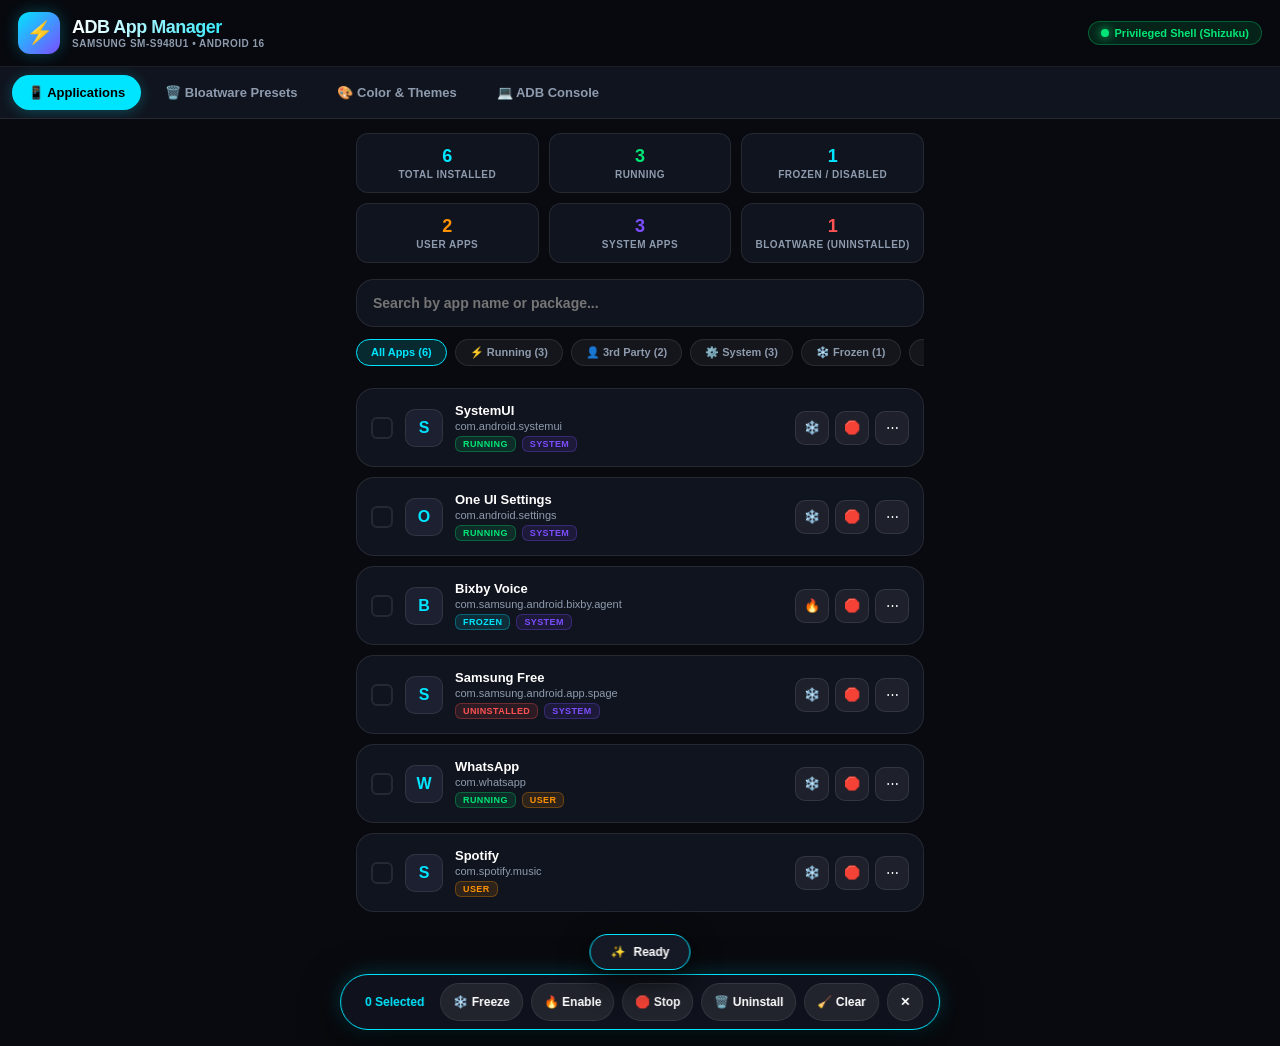
==== apps/adb-app-manager/assets/index.html @ e2a110af "feat: Integrate native Shizuku ADB privileged execution, rish binaries, and permission requests" ====
<!DOCTYPE html>
<html lang="en">
<head>
    <meta charset="UTF-8">
    <meta name="viewport" content="width=device-width, initial-scale=1.0, maximum-scale=1.0, user-scalable=no">
    <title>ADB Application Manager Pro</title>
    <style>
        :root {
            --bg-base: #080A0F;
            --bg-surface: #10141E;
            --bg-card: rgba(22, 28, 42, 0.75);
            --bg-card-hover: rgba(30, 38, 58, 0.95);
            --border-glass: rgba(255, 255, 255, 0.09);
            --accent: #00E5FF;
            --accent-glow: rgba(0, 229, 255, 0.35);
            --secondary: #7C4DFF;
            --text-main: #FFFFFF;
            --text-muted: #8E9BAE;
            --text-dim: #546075;
            
            /* Status Badge Colors */
            --status-running: #00E676;
            --status-frozen: #00E5FF;
            --status-system: #7C4DFF;
            --status-user: #FF9100;
            --status-bloat: #FF5252;

            --radius-xl: 24px;
            --radius-lg: 18px;
            --radius-md: 12px;
            --radius-sm: 8px;
        }

        * {
            margin: 0;
            padding: 0;
            box-sizing: border-box;
            -webkit-tap-highlight-color: transparent;
            font-family: -apple-system, BlinkMacSystemFont, "Segoe UI", Roboto, "Helvetica Neue", Arial, sans-serif;
            user-select: none;
        }

        body {
            background-color: var(--bg-base);
            color: var(--text-main);
            padding: 0 0 110px 0;
            overflow-x: hidden;
            min-height: 100vh;
        }

        /* Top Sticky Header */
        .app-header {
            position: sticky;
            top: 0;
            z-index: 100;
            background: rgba(8, 10, 15, 0.92);
            backdrop-filter: blur(20px);
            border-bottom: 1px solid var(--border-glass);
            padding: 12px 18px;
            display: flex;
            align-items: center;
            justify-content: space-between;
        }

        .brand-box {
            display: flex;
            align-items: center;
            gap: 12px;
        }

        .app-icon {
            width: 42px;
            height: 42px;
            border-radius: 12px;
            background: linear-gradient(135deg, var(--accent), var(--secondary));
            display: flex;
            align-items: center;
            justify-content: center;
            font-size: 22px;
            box-shadow: 0 0 16px var(--accent-glow);
        }

        .brand-text h1 {
            font-size: 18px;
            font-weight: 800;
            letter-spacing: -0.5px;
            background: linear-gradient(90deg, #FFFFFF, var(--accent));
            -webkit-background-clip: text;
            -webkit-text-fill-color: transparent;
        }

        .brand-text p {
            font-size: 10px;
            color: var(--text-muted);
            font-weight: 700;
            letter-spacing: 0.5px;
            text-transform: uppercase;
        }

        .status-badge {
            display: flex;
            align-items: center;
            gap: 6px;
            background: rgba(0, 230, 118, 0.12);
            border: 1px solid rgba(0, 230, 118, 0.3);
            color: var(--status-running);
            padding: 5px 12px;
            border-radius: 20px;
            font-size: 11px;
            font-weight: 800;
        }

        .status-dot {
            width: 8px;
            height: 8px;
            border-radius: 50%;
            background: var(--status-running);
            box-shadow: 0 0 10px var(--status-running);
            animation: pulse 2s infinite;
        }

        @keyframes pulse {
            0% { transform: scale(0.95); opacity: 0.8; }
            50% { transform: scale(1.2); opacity: 1; }
            100% { transform: scale(0.95); opacity: 0.8; }
        }

        /* Top Navigation Tabs */
        .tab-bar {
            display: flex;
            background: var(--bg-surface);
            border-bottom: 1px solid var(--border-glass);
            overflow-x: auto;
            scrollbar-width: none;
            padding: 4px 8px;
            position: sticky;
            top: 67px;
            z-index: 90;
        }

        .tab-bar::-webkit-scrollbar {
            display: none;
        }

        .tab-btn {
            flex: 0 0 auto;
            padding: 10px 16px;
            background: none;
            border: none;
            color: var(--text-muted);
            font-size: 13px;
            font-weight: 800;
            cursor: pointer;
            border-radius: 20px;
            margin: 4px;
            transition: all 0.25s ease;
            display: flex;
            align-items: center;
            gap: 6px;
        }

        .tab-btn.active {
            color: #000000;
            background: var(--accent);
            box-shadow: 0 2px 14px var(--accent-glow);
        }

        /* Container */
        .container {
            padding: 14px 16px;
            max-width: 600px;
            margin: 0 auto;
        }

        .view-content {
            display: none;
            animation: fadeIn 0.3s ease;
        }

        .view-content.active {
            display: block;
        }

        @keyframes fadeIn {
            from { opacity: 0; transform: translateY(6px); }
            to { opacity: 1; transform: translateY(0); }
        }

        /* Stats Dashboard Strip */
        .stats-grid {
            display: grid;
            grid-template-columns: repeat(3, 1fr);
            gap: 10px;
            margin-bottom: 16px;
        }

        .stat-card {
            background: var(--bg-card);
            border: 1px solid var(--border-glass);
            border-radius: var(--radius-md);
            padding: 12px 10px;
            text-align: center;
            transition: all 0.2s;
            cursor: pointer;
        }

        .stat-card:active {
            background: var(--bg-card-hover);
            transform: scale(0.98);
        }

        .stat-num {
            font-size: 18px;
            font-weight: 900;
            color: var(--accent);
            margin-bottom: 2px;
        }

        .stat-label {
            font-size: 10px;
            font-weight: 700;
            color: var(--text-muted);
            text-transform: uppercase;
            letter-spacing: 0.5px;
        }

        /* Search & Filter Toolbar */
        .search-box {
            position: relative;
            margin-bottom: 12px;
        }

        .search-input {
            width: 100%;
            height: 48px;
            background: var(--bg-surface);
            border: 1px solid var(--border-glass);
            border-radius: var(--radius-lg);
            padding: 0 44px 0 16px;
            color: #FFFFFF;
            font-size: 14px;
            font-weight: 600;
            outline: none;
            transition: all 0.25s ease;
        }

        .search-input:focus {
            border-color: var(--accent);
            box-shadow: 0 0 16px var(--accent-glow);
        }

        .search-clear {
            position: absolute;
            right: 14px;
            top: 50%;
            transform: translateY(-50%);
            color: var(--text-muted);
            font-size: 16px;
            cursor: pointer;
            padding: 4px;
            display: none;
        }

        /* Filter Pills */
        .filter-scroll {
            display: flex;
            gap: 8px;
            overflow-x: auto;
            scrollbar-width: none;
            padding-bottom: 8px;
            margin-bottom: 14px;
        }

        .filter-scroll::-webkit-scrollbar {
            display: none;
        }

        .filter-pill {
            flex: 0 0 auto;
            padding: 6px 14px;
            background: rgba(255, 255, 255, 0.05);
            border: 1px solid var(--border-glass);
            border-radius: 20px;
            font-size: 11px;
            font-weight: 800;
            color: var(--text-muted);
            cursor: pointer;
            transition: all 0.2s ease;
        }

        .filter-pill.active {
            background: rgba(0, 229, 255, 0.14);
            border-color: var(--accent);
            color: var(--accent);
        }

        /* Apps List */
        .app-card {
            background: var(--bg-card);
            border: 1px solid var(--border-glass);
            border-radius: var(--radius-lg);
            padding: 14px;
            margin-bottom: 10px;
            display: flex;
            align-items: center;
            justify-content: space-between;
            transition: all 0.2s ease;
        }

        .app-card.selected {
            border-color: var(--accent);
            background: rgba(0, 229, 255, 0.08);
        }

        .app-left {
            display: flex;
            align-items: center;
            gap: 12px;
            flex: 1;
            overflow: hidden;
            cursor: pointer;
        }

        .app-checkbox {
            width: 22px;
            height: 22px;
            border-radius: 6px;
            border: 2px solid var(--border-glass);
            display: flex;
            align-items: center;
            justify-content: center;
            font-size: 11px;
            font-weight: 900;
            color: #000000;
            transition: all 0.2s ease;
            flex-shrink: 0;
        }

        .app-card.selected .app-checkbox {
            background: var(--accent);
            border-color: var(--accent);
        }

        .app-avatar {
            width: 38px;
            height: 38px;
            border-radius: 10px;
            background: #1C2030;
            display: flex;
            align-items: center;
            justify-content: center;
            font-size: 16px;
            font-weight: 800;
            color: var(--accent);
            border: 1px solid var(--border-glass);
            flex-shrink: 0;
        }

        .app-meta {
            overflow: hidden;
        }

        .app-name {
            font-size: 13px;
            font-weight: 800;
            white-space: nowrap;
            overflow: hidden;
            text-overflow: ellipsis;
            margin-bottom: 2px;
        }

        .app-pkg {
            font-size: 11px;
            color: var(--text-muted);
            white-space: nowrap;
            overflow: hidden;
            text-overflow: ellipsis;
            margin-bottom: 4px;
        }

        .badge-row {
            display: flex;
            gap: 6px;
            flex-wrap: wrap;
        }

        .tag-badge {
            font-size: 9px;
            font-weight: 800;
            padding: 2px 7px;
            border-radius: 6px;
            text-transform: uppercase;
            letter-spacing: 0.4px;
        }

        .tag-running {
            background: rgba(0, 230, 118, 0.12);
            color: var(--status-running);
            border: 1px solid rgba(0, 230, 118, 0.3);
        }

        .tag-frozen {
            background: rgba(0, 229, 255, 0.12);
            color: var(--status-frozen);
            border: 1px solid rgba(0, 229, 255, 0.3);
        }

        .tag-system {
            background: rgba(124, 77, 255, 0.12);
            color: var(--status-system);
            border: 1px solid rgba(124, 77, 255, 0.3);
        }

        .tag-user {
            background: rgba(255, 145, 0, 0.12);
            color: var(--status-user);
            border: 1px solid rgba(255, 145, 0, 0.3);
        }

        .tag-bloat {
            background: rgba(255, 82, 82, 0.12);
            color: var(--status-bloat);
            border: 1px solid rgba(255, 82, 82, 0.3);
        }

        .app-actions {
            display: flex;
            align-items: center;
            gap: 6px;
            flex-shrink: 0;
            margin-left: 10px;
        }

        .btn-mini {
            width: 34px;
            height: 34px;
            border-radius: 10px;
            background: rgba(255, 255, 255, 0.06);
            border: 1px solid var(--border-glass);
            color: var(--text-main);
            display: flex;
            align-items: center;
            justify-content: center;
            font-size: 13px;
            cursor: pointer;
            transition: all 0.2s;
        }

        .btn-mini:active {
            background: var(--accent);
            color: #000000;
        }

        /* Floating Batch Actions Bar */
        .floating-batch-bar {
            position: fixed;
            bottom: 20px;
            left: 50%;
            transform: translateX(-50%) translateY(150px);
            background: rgba(16, 20, 30, 0.95);
            backdrop-filter: blur(25px);
            border: 1px solid var(--accent);
            box-shadow: 0 12px 40px rgba(0, 0, 0, 0.8), 0 0 20px var(--accent-glow);
            border-radius: 30px;
            padding: 8px 16px;
            display: flex;
            align-items: center;
            gap: 8px;
            z-index: 200;
            transition: transform 0.35s cubic-bezier(0.175, 0.885, 0.32, 1.275);
            max-width: 90vw;
        }

        .floating-batch-bar.show {
            transform: translateX(-50%) translateY(0);
        }

        .batch-count {
            font-size: 12px;
            font-weight: 800;
            color: var(--accent);
            padding: 0 8px;
            white-space: nowrap;
        }

        .batch-action-btn {
            height: 38px;
            padding: 0 12px;
            background: rgba(255, 255, 255, 0.08);
            border: 1px solid var(--border-glass);
            border-radius: 20px;
            color: #FFFFFF;
            font-size: 12px;
            font-weight: 800;
            cursor: pointer;
            display: flex;
            align-items: center;
            gap: 6px;
            transition: all 0.2s;
            white-space: nowrap;
        }

        .batch-action-btn:active {
            background: var(--accent);
            color: #000000;
        }

        .apps-tool-btn {
            flex: 1;
            padding: 8px 10px;
            background: rgba(255, 255, 255, 0.06);
            border: 1px solid var(--border-glass);
            border-radius: var(--radius-md);
            color: var(--text-main);
            font-size: 11px;
            font-weight: 800;
            cursor: pointer;
            transition: all 0.2s;
        }

        .apps-tool-btn:active {
            background: var(--accent);
            color: #000000;
        }

        /* Color Settings View */
        .color-card {
            background: var(--bg-card);
            border: 1px solid var(--border-glass);
            border-radius: var(--radius-lg);
            padding: 16px;
            margin-bottom: 16px;
        }

        .color-card-title {
            font-size: 14px;
            font-weight: 800;
            margin-bottom: 4px;
            display: flex;
            align-items: center;
            gap: 8px;
        }

        .color-card-subtitle {
            font-size: 11px;
            color: var(--text-muted);
            margin-bottom: 14px;
        }

        .palette-presets-grid {
            display: grid;
            grid-template-columns: repeat(2, 1fr);
            gap: 10px;
            margin-bottom: 18px;
        }

        .palette-preset-card {
            background: var(--bg-surface);
            border: 1px solid var(--border-glass);
            border-radius: var(--radius-md);
            padding: 12px;
            cursor: pointer;
            transition: all 0.2s;
        }

        .palette-preset-card.active {
            border-color: var(--accent);
            box-shadow: 0 0 16px var(--accent-glow);
        }

        .preset-strip {
            display: flex;
            height: 14px;
            border-radius: 6px;
            overflow: hidden;
            margin-bottom: 8px;
        }

        .preset-swatch {
            flex: 1;
            height: 100%;
        }

        .preset-name {
            font-size: 12px;
            font-weight: 800;
        }

        .color-row {
            display: flex;
            align-items: center;
            justify-content: space-between;
            padding: 10px 0;
            border-bottom: 1px solid var(--border-glass);
        }

        .color-row:last-child {
            border-bottom: none;
        }

        .color-meta h4 {
            font-size: 13px;
            font-weight: 800;
            margin-bottom: 2px;
        }

        .color-meta p {
            font-size: 11px;
            color: var(--text-muted);
        }

        .picker-bubble-btn {
            display: flex;
            align-items: center;
            gap: 8px;
            background: rgba(0, 0, 0, 0.4);
            border: 1px solid var(--border-glass);
            padding: 4px 10px 4px 6px;
            border-radius: 20px;
            cursor: pointer;
        }

        .bubble-circle {
            width: 24px;
            height: 24px;
            border-radius: 50%;
            border: 2px solid #FFFFFF;
            box-shadow: 0 2px 8px rgba(0,0,0,0.6);
        }

        .bubble-hex {
            font-size: 12px;
            font-family: monospace;
            font-weight: 800;
            color: #FFFFFF;
        }

        input[type="color"] {
            opacity: 0;
            position: absolute;
            pointer-events: none;
        }

        /* Inspector Modal */
        .modal-overlay {
            position: fixed;
            top: 0;
            left: 0;
            right: 0;
            bottom: 0;
            background: rgba(0, 0, 0, 0.85);
            backdrop-filter: blur(16px);
            z-index: 300;
            display: flex;
            align-items: flex-end;
            justify-content: center;
            opacity: 0;
            pointer-events: none;
            transition: opacity 0.3s ease;
        }

        .modal-overlay.show {
            opacity: 1;
            pointer-events: auto;
        }

        .modal-sheet {
            background: #0E121B;
            border: 1px solid var(--border-glass);
            border-top: 2px solid var(--accent);
            border-radius: var(--radius-xl) var(--radius-xl) 0 0;
            width: 100%;
            max-width: 600px;
            max-height: 85vh;
            overflow-y: auto;
            padding: 20px;
            transform: translateY(100%);
            transition: transform 0.35s cubic-bezier(0.175, 0.885, 0.32, 1.15);
        }

        .modal-overlay.show .modal-sheet {
            transform: translateY(0);
        }

        .sheet-header {
            display: flex;
            align-items: center;
            justify-content: space-between;
            margin-bottom: 16px;
        }

        .sheet-app-hero {
            display: flex;
            align-items: center;
            gap: 12px;
        }

        .sheet-avatar {
            width: 46px;
            height: 46px;
            border-radius: 12px;
            background: linear-gradient(135deg, var(--accent), var(--secondary));
            display: flex;
            align-items: center;
            justify-content: center;
            font-size: 20px;
            font-weight: 900;
            color: #000000;
        }

        .sheet-title h3 {
            font-size: 16px;
            font-weight: 800;
        }

        .sheet-title p {
            font-size: 11px;
            color: var(--text-muted);
            word-break: break-all;
        }

        .sheet-action-grid {
            display: grid;
            grid-template-columns: repeat(3, 1fr);
            gap: 8px;
            margin-bottom: 18px;
        }

        .sheet-btn {
            height: 46px;
            background: rgba(255, 255, 255, 0.06);
            border: 1px solid var(--border-glass);
            border-radius: var(--radius-md);
            color: #FFFFFF;
            font-size: 11px;
            font-weight: 800;
            display: flex;
            flex-direction: column;
            align-items: center;
            justify-content: center;
            gap: 3px;
            cursor: pointer;
            transition: all 0.2s;
        }

        .sheet-btn:active {
            background: var(--accent);
            color: #000000;
        }

        .sheet-tabs {
            display: flex;
            border-bottom: 1px solid var(--border-glass);
            margin-bottom: 14px;
            gap: 8px;
        }

        .sheet-tab-pill {
            padding: 8px 12px;
            font-size: 12px;
            font-weight: 800;
            color: var(--text-muted);
            cursor: pointer;
            border-bottom: 2px solid transparent;
        }

        .sheet-tab-pill.active {
            color: var(--accent);
            border-bottom-color: var(--accent);
        }

        .sheet-tab-content {
            display: none;
            max-height: 250px;
            overflow-y: auto;
        }

        .sheet-tab-content.active {
            display: block;
        }

        .perm-item {
            display: flex;
            align-items: center;
            justify-content: space-between;
            padding: 8px 0;
            border-bottom: 1px solid rgba(255, 255, 255, 0.05);
            font-size: 12px;
        }

        .perm-toggle-btn {
            padding: 4px 10px;
            border-radius: 12px;
            font-size: 10px;
            font-weight: 800;
            cursor: pointer;
            border: none;
        }

        .perm-toggle-btn.granted {
            background: rgba(0, 230, 118, 0.2);
            color: var(--status-running);
        }

        .perm-toggle-btn.revoked {
            background: rgba(255, 82, 82, 0.2);
            color: var(--status-bloat);
        }

        /* Preset Bloatware View */
        .bloat-card {
            background: var(--bg-card);
            border: 1px solid var(--border-glass);
            border-radius: var(--radius-lg);
            padding: 16px;
            margin-bottom: 14px;
        }

        .bloat-header {
            display: flex;
            align-items: center;
            justify-content: space-between;
            margin-bottom: 10px;
        }

        .bloat-title {
            font-size: 14px;
            font-weight: 800;
        }

        .bloat-btn {
            padding: 6px 14px;
            background: var(--accent);
            border: none;
            border-radius: 14px;
            color: #000000;
            font-size: 11px;
            font-weight: 900;
            cursor: pointer;
        }

        /* Terminal View */
        .terminal-box {
            background: #06080D;
            border: 1px solid var(--border-glass);
            border-radius: var(--radius-lg);
            padding: 14px;
            height: 350px;
            overflow-y: auto;
            font-family: monospace;
            font-size: 12px;
            color: var(--accent);
            line-height: 1.5;
            margin-bottom: 12px;
        }

        .term-input-row {
            display: flex;
            gap: 8px;
        }

        .term-input {
            flex: 1;
            height: 46px;
            background: var(--bg-surface);
            border: 1px solid var(--border-glass);
            border-radius: var(--radius-md);
            padding: 0 14px;
            color: #FFFFFF;
            font-family: monospace;
            font-size: 13px;
            outline: none;
        }

        .term-run-btn {
            width: 70px;
            height: 46px;
            background: var(--accent);
            border: none;
            border-radius: var(--radius-md);
            color: #000000;
            font-weight: 900;
            font-size: 13px;
            cursor: pointer;
        }

        /* Toast */
        .toast {
            position: fixed;
            bottom: 30px;
            left: 50%;
            transform: translateX(-50%) translateY(100px);
            background: rgba(23, 27, 40, 0.95);
            backdrop-filter: blur(20px);
            border: 1px solid var(--accent);
            color: #FFFFFF;
            padding: 10px 20px;
            border-radius: 30px;
            font-size: 12px;
            font-weight: 800;
            box-shadow: 0 10px 30px rgba(0,0,0,0.8);
            transition: transform 0.4s cubic-bezier(0.175, 0.885, 0.32, 1.275);
            z-index: 999;
            pointer-events: none;
            display: flex;
            align-items: center;
            gap: 8px;
        }

        .toast.show {
            transform: translateX(-50%) translateY(0);
        }
    </style>
</head>
<body>

    <!-- Header -->
    <header class="app-header">
        <div class="brand-box">
            <div class="app-icon">⚡</div>
            <div class="brand-text">
                <h1>ADB App Manager</h1>
                <p id="deviceInfoSubtitle">Samsung One UI 9.0</p>
            </div>
        </div>
        <div class="status-badge" id="execModeBadge" onclick="handleShizukuTap()" style="cursor:pointer;" title="Tap to Authorize in Shizuku">
            <div class="status-dot"></div>
            <span id="execModeText">Checking Shizuku...</span>
        </div>
    </header>

    <!-- Top Navigation Tabs -->
    <nav class="tab-bar">
        <button class="tab-btn active" onclick="switchView('apps')">📱 Applications</button>
        <button class="tab-btn" onclick="switchView('bloatware')">🗑️ Bloatware Presets</button>
        <button class="tab-btn" onclick="switchView('colors')">🎨 Color & Themes</button>
        <button class="tab-btn" onclick="switchView('terminal')">💻 ADB Console</button>
    </nav>

    <div class="container">

        <!-- VIEW 1: APPLICATIONS LIST -->
        <section id="view-apps" class="view-content active">
            
            <!-- Live Statistics Grid -->
            <div class="stats-grid">
                <div class="stat-card" onclick="setFilter('all')">
                    <div class="stat-num" id="statTotal">--</div>
                    <div class="stat-label">Total Installed</div>
                </div>
                <div class="stat-card" onclick="setFilter('running')">
                    <div class="stat-num" style="color:var(--status-running);" id="statRunning">--</div>
                    <div class="stat-label">Running</div>
                </div>
                <div class="stat-card" onclick="setFilter('frozen')">
                    <div class="stat-num" style="color:var(--status-frozen);" id="statFrozen">--</div>
                    <div class="stat-label">Frozen / Disabled</div>
                </div>
                <div class="stat-card" onclick="setFilter('user')">
                    <div class="stat-num" style="color:var(--status-user);" id="statUser">--</div>
                    <div class="stat-label">User Apps</div>
                </div>
                <div class="stat-card" onclick="setFilter('system')">
                    <div class="stat-num" style="color:var(--status-system);" id="statSystem">--</div>
                    <div class="stat-label">System Apps</div>
                </div>
                <div class="stat-card" onclick="setFilter('uninstalled')">
                    <div class="stat-num" style="color:var(--status-bloat);" id="statUninstalled">--</div>
                    <div class="stat-label">Bloatware (Uninstalled)</div>
                </div>
            </div>

            <!-- Search Bar -->
            <div class="search-box">
                <input type="text" class="search-input" id="searchInput" placeholder="Search by app name or package..." oninput="handleSearch()">
                <span class="search-clear" id="searchClear" onclick="clearSearch()">✕</span>
            </div>

            <!-- Quick Filter Pills -->
            <div class="filter-scroll">
                <div class="filter-pill active" onclick="setFilter('all', this)">All Apps (<span id="countAll">0</span>)</div>
                <div class="filter-pill" onclick="setFilter('running', this)">⚡ Running (<span id="countRunning">0</span>)</div>
                <div class="filter-pill" onclick="setFilter('user', this)">👤 3rd Party (<span id="countUser">0</span>)</div>
                <div class="filter-pill" onclick="setFilter('system', this)">⚙️ System (<span id="countSystem">0</span>)</div>
                <div class="filter-pill" onclick="setFilter('frozen', this)">❄️ Frozen (<span id="countFrozen">0</span>)</div>
                <div class="filter-pill" onclick="setFilter('uninstalled', this)">🗑️ Uninstalled (<span id="countUninstalled">0</span>)</div>
            </div>

            <!-- Dynamic Apps List -->
            <div id="appsListContainer">
                <div style="text-align:center; padding: 40px; color: var(--text-muted);">
                    <div style="font-size:24px; margin-bottom:8px;">⏳</div>
                    <div>Querying system packages...</div>
                </div>
            </div>

        </section>

        <!-- VIEW 2: BLOATWARE PRESETS -->
        <section id="view-bloatware" class="view-content">
            <div style="margin-bottom:14px;">
                <h3 style="font-size:16px; font-weight:800; margin-bottom:4px;">One-Tap Bloatware Manager</h3>
                <p style="font-size:12px; color:var(--text-muted);">Batch debloat safe OEM & carrier background services.</p>
            </div>

            <div class="bloat-card">
                <div class="bloat-header">
                    <div class="bloat-title">Samsung Safe Debloat (Bixby & AR)</div>
                    <button class="bloat-btn" onclick="applyPresetBloat('samsung')">Freeze All</button>
                </div>
                <p style="font-size:11px; color:var(--text-muted); margin-bottom:8px;">
                    Bixby wake, Bixby Agent, AR Zone, AR Doodle, Game Optimizing Service, Kids Mode, Samsung Free/Oasis.
                </p>
                <div style="font-size:10px; color:var(--accent); font-family:monospace;">
                    7 packages matched
                </div>
            </div>

            <div class="bloat-card">
                <div class="bloat-header">
                    <div class="bloat-title">Google Telemetry & Non-Essential</div>
                    <button class="bloat-btn" onclick="applyPresetBloat('google')">Freeze All</button>
                </div>
                <p style="font-size:11px; color:var(--text-muted); margin-bottom:8px;">
                    Google Duo/Meet, Play Movies & TV, YouTube Music, Google Assistant stubs, Digital Wellbeing.
                </p>
                <div style="font-size:10px; color:var(--accent); font-family:monospace;">
                    5 packages matched
                </div>
            </div>

            <div class="bloat-card">
                <div class="bloat-header">
                    <div class="bloat-title">Carrier Diagnostics & Tracking</div>
                    <button class="bloat-btn" onclick="applyPresetBloat('carrier')">Freeze All</button>
                </div>
                <p style="font-size:11px; color:var(--text-muted); margin-bottom:8px;">
                    Carrier Hub, Mobile Services Manager (DT Ignite), diagnostic telemetry loggers.
                </p>
                <div style="font-size:10px; color:var(--accent); font-family:monospace;">
                    4 packages matched
                </div>
            </div>

            <div class="bloat-card" style="border-color: rgba(0, 230, 118, 0.4);">
                <div class="bloat-header">
                    <div class="bloat-title" style="color:var(--status-running);">Restore All Debloated Apps</div>
                    <button class="bloat-btn" style="background:var(--status-running);" onclick="restoreAllDebloated()">Restore</button>
                </div>
                <p style="font-size:11px; color:var(--text-muted);">
                    Instantly re-enables and reinstalls any previously frozen or partitioned system applications.
                </p>
            </div>
        </section>

        <!-- VIEW 3: COLOR & THEMES CUSTOMIZER -->
        <section id="view-colors" class="view-content">
            <div class="color-card">
                <div class="color-card-title">🎨 Curated Theme Palettes</div>
                <div class="color-card-subtitle">Choose from luxury dark and high-contrast color schemes</div>

                <div class="palette-presets-grid">
                    <!-- Preset 1 -->
                    <div class="palette-preset-card active" onclick="applyPalettePreset('amoled', this)">
                        <div class="preset-strip">
                            <div class="preset-swatch" style="background:#00E5FF"></div>
                            <div class="preset-swatch" style="background:#000000"></div>
                            <div class="preset-swatch" style="background:#10141E"></div>
                        </div>
                        <div class="preset-name">AMOLED Cyan</div>
                    </div>

                    <!-- Preset 2 -->
                    <div class="palette-preset-card" onclick="applyPalettePreset('cyberpunk', this)">
                        <div class="preset-strip">
                            <div class="preset-swatch" style="background:#FF0055"></div>
                            <div class="preset-swatch" style="background:#0F051D"></div>
                            <div class="preset-swatch" style="background:#00FFFF"></div>
                        </div>
                        <div class="preset-name">Cyberpunk Violet</div>
                    </div>

                    <!-- Preset 3 -->
                    <div class="palette-preset-card" onclick="applyPalettePreset('emerald', this)">
                        <div class="preset-strip">
                            <div class="preset-swatch" style="background:#00E676"></div>
                            <div class="preset-swatch" style="background:#04140D"></div>
                            <div class="preset-swatch" style="background:#0D2619"></div>
                        </div>
                        <div class="preset-name">Nordic Emerald</div>
                    </div>

                    <!-- Preset 4 -->
                    <div class="palette-preset-card" onclick="applyPalettePreset('amber', this)">
                        <div class="preset-strip">
                            <div class="preset-swatch" style="background:#FF9100"></div>
                            <div class="preset-swatch" style="background:#140F08"></div>
                            <div class="preset-swatch" style="background:#2A1E11"></div>
                        </div>
                        <div class="preset-name">Sunset Amber</div>
                    </div>

                    <!-- Preset 5 -->
                    <div class="palette-preset-card" onclick="applyPalettePreset('slate', this)">
                        <div class="preset-strip">
                            <div class="preset-swatch" style="background:#448AFF"></div>
                            <div class="preset-swatch" style="background:#0D1117"></div>
                            <div class="preset-swatch" style="background:#161B22"></div>
                        </div>
                        <div class="preset-name">Midnight Slate</div>
                    </div>

                    <!-- Preset 6 -->
                    <div class="palette-preset-card" onclick="applyPalettePreset('crimson', this)">
                        <div class="preset-strip">
                            <div class="preset-swatch" style="background:#FF1744"></div>
                            <div class="preset-swatch" style="background:#000000"></div>
                            <div class="preset-swatch" style="background:#1C080B"></div>
                        </div>
                        <div class="preset-name">Blood Moon</div>
                    </div>
                </div>

                <div class="color-card-title">✨ Granular Color Pickers</div>
                <div class="color-card-subtitle">Fine-tune every visual surface and status badge</div>

                <div class="color-row">
                    <div class="color-meta">
                        <h4>Primary System Accent</h4>
                        <p>Buttons, active indicators, borders</p>
                    </div>
                    <label class="picker-bubble-btn">
                        <div class="bubble-circle" id="circAccent" style="background: #00E5FF;"></div>
                        <span class="bubble-hex" id="hexAccent">#00E5FF</span>
                        <input type="color" value="#00E5FF" onchange="updateCustomColor('accent', this.value)">
                    </label>
                </div>

                <div class="color-row">
                    <div class="color-meta">
                        <h4>App Background</h4>
                        <p>True AMOLED Pitch Black (#000000) or Slate</p>
                    </div>
                    <label class="picker-bubble-btn">
                        <div class="bubble-circle" id="circBg" style="background: #080A0F;"></div>
                        <span class="bubble-hex" id="hexBg">#080A0F</span>
                        <input type="color" value="#080A0F" onchange="updateCustomColor('bg', this.value)">
                    </label>
                </div>

                <div class="color-row">
                    <div class="color-meta">
                        <h4>Card Surface Color</h4>
                        <p>App cards and dialog containers</p>
                    </div>
                    <label class="picker-bubble-btn">
                        <div class="bubble-circle" id="circCard" style="background: #10141E;"></div>
                        <span class="bubble-hex" id="hexCard">#10141E</span>
                        <input type="color" value="#10141E" onchange="updateCustomColor('card', this.value)">
                    </label>
                </div>

                <div class="color-row">
                    <div class="color-meta">
                        <h4>Running App Badge</h4>
                        <p>Active background process status indicator</p>
                    </div>
                    <label class="picker-bubble-btn">
                        <div class="bubble-circle" id="circRunning" style="background: #00E676;"></div>
                        <span class="bubble-hex" id="hexRunning">#00E676</span>
                        <input type="color" value="#00E676" onchange="updateCustomColor('status-running', this.value)">
                    </label>
                </div>

                <div class="color-row">
                    <div class="color-meta">
                        <h4>Frozen App Badge</h4>
                        <p>Disabled or suspended packages</p>
                    </div>
                    <label class="picker-bubble-btn">
                        <div class="bubble-circle" id="circFrozen" style="background: #00E5FF;"></div>
                        <span class="bubble-hex" id="hexFrozen">#00E5FF</span>
                        <input type="color" value="#00E5FF" onchange="updateCustomColor('status-frozen', this.value)">
                    </label>
                </div>

                <div class="color-row">
                    <div class="color-meta">
                        <h4>System App Badge</h4>
                        <p>Core framework & OEM system packages</p>
                    </div>
                    <label class="picker-bubble-btn">
                        <div class="bubble-circle" id="circSystem" style="background: #7C4DFF;"></div>
                        <span class="bubble-hex" id="hexSystem">#7C4DFF</span>
                        <input type="color" value="#7C4DFF" onchange="updateCustomColor('status-system', this.value)">
                    </label>
                </div>

                <div class="color-row">
                    <div class="color-meta">
                        <h4>Bloatware Badge</h4>
                        <p>Partitioned uninstalled system apps</p>
                    </div>
                    <label class="picker-bubble-btn">
                        <div class="bubble-circle" id="circBloat" style="background: #FF5252;"></div>
                        <span class="bubble-hex" id="hexBloat">#FF5252</span>
                        <input type="color" value="#FF5252" onchange="updateCustomColor('status-bloat', this.value)">
                    </label>
                </div>
            </div>
        </section>

        <!-- VIEW 4: ADB CONSOLE -->
        <section id="view-terminal" class="view-content">
            <div class="bloat-card" style="margin-bottom:14px; border-color:var(--accent);">
                <div class="bloat-header">
                    <div>
                        <h4 style="font-size:14px; font-weight:800; color:var(--accent);">⚡ Shizuku ADB Authorization</h4>
                        <p style="font-size:11px; color:var(--text-muted); margin-top:2px;">Grants direct ADB shell access (UID 2000) without root</p>
                    </div>
                    <button class="bloat-btn" onclick="handleShizukuTap()">Authorize</button>
                </div>
                <div style="display:flex; gap:8px; margin-top:8px;">
                    <button class="apps-tool-btn" onclick="checkShizuku(); showToast('Checked Shizuku status', '🔍');">Check Status</button>
                    <button class="apps-tool-btn" onclick="document.getElementById('termCmd').value = 'id'; runTerminalCmd();">Test UID (id)</button>
                    <button class="apps-tool-btn" onclick="document.getElementById('termCmd').value = 'pm list packages -s | head -n 10'; runTerminalCmd();">Sample PM</button>
                </div>
            </div>

            <div style="margin-bottom:12px;">
                <h3 style="font-size:16px; font-weight:800; margin-bottom:4px;">ADB Shell Terminal</h3>
                <p style="font-size:12px; color:var(--text-muted);">Execute arbitrary pm, am, cmd, or shell commands directly.</p>
            </div>

            <div class="terminal-box" id="termOutput">
ADB Application Manager Shell Terminal Ready.
Type any command below (e.g. pm list packages -d)
            </div>

            <div class="term-input-row">
                <input type="text" class="term-input" id="termCmd" placeholder="Enter shell command..." onkeydown="if(event.key==='Enter') runTerminalCmd()">
                <button class="term-run-btn" onclick="runTerminalCmd()">RUN</button>
            </div>
        </section>

    </div>

    <!-- Floating Batch Actions Bar -->
    <div class="floating-batch-bar" id="floatingBatchBar">
        <span class="batch-count" id="batchCountText">0 Selected</span>
        <button class="batch-action-btn" onclick="batchAction('freeze')">❄️ Freeze</button>
        <button class="batch-action-btn" onclick="batchAction('unfreeze')">🔥 Enable</button>
        <button class="batch-action-btn" onclick="batchAction('force_stop')">🛑 Stop</button>
        <button class="batch-action-btn" onclick="batchAction('uninstall')">🗑️ Uninstall</button>
        <button class="batch-action-btn" onclick="batchAction('clear_data')">🧹 Clear</button>
        <button class="batch-action-btn" onclick="clearBatchSelection()">✕</button>
    </div>

    <!-- Inspector Modal -->
    <div class="modal-overlay" id="inspectorModal" onclick="if(event.target===this) closeInspector()">
        <div class="modal-sheet">
            <div class="sheet-header">
                <div class="sheet-app-hero">
                    <div class="sheet-avatar" id="sheetAvatar">⚡</div>
                    <div class="sheet-title">
                        <h3 id="sheetTitle">App Title</h3>
                        <p id="sheetPkg">com.example.package</p>
                    </div>
                </div>
                <div style="font-size:20px; cursor:pointer;" onclick="closeInspector()">✕</div>
            </div>

            <!-- Action Grid -->
            <div class="sheet-action-grid">
                <button class="sheet-btn" onclick="singleAction('launch')">
                    <span>🚀</span><span>Launch</span>
                </button>
                <button class="sheet-btn" onclick="singleAction('force_stop')">
                    <span>🛑</span><span>Force Stop</span>
                </button>
                <button class="sheet-btn" onclick="singleAction('freeze')" id="sheetBtnFreeze">
                    <span>❄️</span><span>Freeze</span>
                </button>
                <button class="sheet-btn" onclick="singleAction('unfreeze')" id="sheetBtnUnfreeze">
                    <span>🔥</span><span>Enable</span>
                </button>
                <button class="sheet-btn" onclick="singleAction('clear_data')">
                    <span>🧹</span><span>Clear Data</span>
                </button>
                <button class="sheet-btn" onclick="singleAction('uninstall')" id="sheetBtnUninstall">
                    <span>🗑️</span><span>Uninstall</span>
                </button>
                <button class="sheet-btn" onclick="singleAction('reinstall')" id="sheetBtnReinstall" style="display:none;">
                    <span>📥</span><span>Reinstall</span>
                </button>
                <button class="sheet-btn" onclick="singleAction('uninstall_updates')">
                    <span>🔄</span><span>Rem Updates</span>
                </button>
                <button class="sheet-btn" onclick="singleAction('app_settings')">
                    <span>⚙️</span><span>App Info</span>
                </button>
            </div>

            <!-- Sub Tabs -->
            <div class="sheet-tabs">
                <div class="sheet-tab-pill active" onclick="switchSheetTab('perms')">🛡️ Permissions & AppOps</div>
                <div class="sheet-tab-pill" onclick="switchSheetTab('comps')">🧩 Components</div>
                <div class="sheet-tab-pill" onclick="switchSheetTab('raw')">📋 Raw Dumpsys</div>
            </div>

            <!-- Tab 1: Permissions -->
            <div id="sheetTabPerms" class="sheet-tab-content active">
                <div id="permsContainer">
                    <div style="color:var(--text-muted); font-size:12px;">Loading permissions...</div>
                </div>
            </div>

            <!-- Tab 2: Components -->
            <div id="sheetTabComps" class="sheet-tab-content">
                <div id="compsContainer">
                    <div style="color:var(--text-muted); font-size:12px;">Loading activities & services...</div>
                </div>
            </div>

            <!-- Tab 3: Raw -->
            <div id="sheetTabRaw" class="sheet-tab-content">
                <pre id="rawContainer" style="font-family:monospace; font-size:11px; color:var(--accent); white-space:pre-wrap;"></pre>
            </div>
        </div>
    </div>

    <!-- Toast Notification -->
    <div class="toast" id="toast">
        <span id="toastIcon">✨</span>
        <span id="toastMsg">Ready</span>
    </div>

    <script>
        // Global State
        let allApps = [];
        let filteredApps = [];
        let selectedPkgs = new Set();
        let currentFilter = 'all';
        let inspectedPkg = null;

        const themeState = {
            accent: '#00E5FF',
            bg: '#080A0F',
            card: '#10141E',
            running: '#00E676',
            frozen: '#00E5FF',
            system: '#7C4DFF',
            bloat: '#FF5252'
        };

        const palettes = {
            amoled: { accent: '#00E5FF', bg: '#000000', card: '#10141E', running: '#00E676', frozen: '#00E5FF', system: '#7C4DFF', bloat: '#FF5252' },
            cyberpunk: { accent: '#FF0055', bg: '#0F051D', card: '#1D0C38', running: '#00FFFF', frozen: '#FF0055', system: '#9D4EDD', bloat: '#FF5252' },
            emerald: { accent: '#00E676', bg: '#04140D', card: '#0D2619', running: '#69F0AE', frozen: '#00E676', system: '#4CAF50', bloat: '#FF5252' },
            amber: { accent: '#FF9100', bg: '#140F08', card: '#2A1E11', running: '#FFD740', frozen: '#FF9100', system: '#FF6D00', bloat: '#FF5252' },
            slate: { accent: '#448AFF', bg: '#0D1117', card: '#161B22', running: '#00E676', frozen: '#448AFF', system: '#7C4DFF', bloat: '#FF5252' },
            crimson: { accent: '#FF1744', bg: '#000000', card: '#1C080B', running: '#00E676', frozen: '#FF1744', system: '#D50000', bloat: '#FF5252' }
        };

        // Navigation Views
        function switchView(viewName) {
            document.querySelectorAll('.tab-btn').forEach(b => b.classList.remove('active'));
            event.currentTarget.classList.add('active');
            document.querySelectorAll('.view-content').forEach(v => v.classList.remove('active'));
            document.getElementById('view-' + viewName).classList.add('active');
            haptic();
        }

        // Haptic & Toast
        function haptic() {
            if (window.AndroidBridge && window.AndroidBridge.vibrate) {
                window.AndroidBridge.vibrate();
            }
        }

        function showToast(msg, icon = '✨') {
            const toast = document.getElementById('toast');
            document.getElementById('toastMsg').innerText = msg;
            document.getElementById('toastIcon').innerText = icon;
            toast.classList.add('show');
            setTimeout(() => toast.classList.remove('show'), 2600);
        }

        function handleShizukuTap() {
            haptic();
            if (window.AndroidBridge && window.AndroidBridge.requestShizukuPermission) {
                showToast('Requesting Shizuku ADB permission...', '⚡');
                window.AndroidBridge.requestShizukuPermission();
                setTimeout(checkShizuku, 2000);
            } else {
                showToast('Shizuku bridge not available in browser mode', 'ℹ️');
            }
        }

        function checkShizuku() {
            if (window.AndroidBridge && window.AndroidBridge.checkShizukuStatus) {
                const statusStr = window.AndroidBridge.checkShizukuStatus();
                try {
                    const s = JSON.parse(statusStr);
                    const badge = document.getElementById('execModeBadge');
                    const text = document.getElementById('execModeText');
                    if (s.authorized) {
                        badge.style.background = 'rgba(0, 230, 118, 0.15)';
                        badge.style.borderColor = 'rgba(0, 230, 118, 0.4)';
                        badge.style.color = 'var(--status-running)';
                        text.innerText = 'Shizuku ADB (UID 2000)';
                    } else if (s.running) {
                        badge.style.background = 'rgba(255, 214, 0, 0.15)';
                        badge.style.borderColor = 'rgba(255, 214, 0, 0.4)';
                        badge.style.color = '#FFD600';
                        text.innerText = 'Tap to Authorize Shizuku';
                    } else {
                        badge.style.background = 'rgba(255, 82, 82, 0.15)';
                        badge.style.borderColor = 'rgba(255, 82, 82, 0.4)';
                        badge.style.color = 'var(--status-bloat)';
                        text.innerText = 'Shizuku Not Running';
                    }
                } catch(e) {}
            }
        }

        // Data Loading
        function initApp() {
            checkShizuku();
            if (window.AndroidBridge) {
                // Load system info
                const sysInfoStr = window.AndroidBridge.getSystemInfo();
                try {
                    const info = JSON.parse(sysInfoStr);
                    if (info.device) {
                        document.getElementById('deviceInfoSubtitle').innerText = `${info.manufacturer} ${info.device} • Android ${info.release}`;
                    }
                    if (info.execMode) {
                        document.getElementById('execModeText').innerText = info.execMode;
                    }
                } catch(e) {}

                // Load packages
                setTimeout(loadPackageData, 100);
            } else {
                // Mock test data for browser testing
                document.getElementById('deviceInfoSubtitle').innerText = 'Samsung SM-S948U1 • Android 16';
                document.getElementById('execModeText').innerText = 'Privileged Shell (Shizuku)';
                allApps = [
                    { name: 'SystemUI', pkg: 'com.android.systemui', isSystem: true, isRunning: true, isFrozen: false, isUninstalled: false },
                    { name: 'One UI Settings', pkg: 'com.android.settings', isSystem: true, isRunning: true, isFrozen: false, isUninstalled: false },
                    { name: 'Bixby Voice', pkg: 'com.samsung.android.bixby.agent', isSystem: true, isRunning: false, isFrozen: true, isUninstalled: false },
                    { name: 'Samsung Free', pkg: 'com.samsung.android.app.spage', isSystem: true, isRunning: false, isFrozen: false, isUninstalled: true },
                    { name: 'WhatsApp', pkg: 'com.whatsapp', isSystem: false, isRunning: true, isFrozen: false, isUninstalled: false },
                    { name: 'Spotify', pkg: 'com.spotify.music', isSystem: false, isRunning: false, isFrozen: false, isUninstalled: false }
                ];
                renderApps();
            }
        }

        function loadPackageData() {
            if (!window.AndroidBridge) return;
            const jsonStr = window.AndroidBridge.loadPackages();
            try {
                allApps = JSON.parse(jsonStr);
                renderApps();
            } catch (e) {
                document.getElementById('appsListContainer').innerHTML = `<div style="text-align:center; padding:30px; color:var(--status-bloat);">Failed to parse package data: ${e.message}</div>`;
            }
        }

        // Render Apps List
        function renderApps() {
            const query = (document.getElementById('searchInput').value || '').toLowerCase().trim();

            filteredApps = allApps.filter(app => {
                // Filter pill match
                if (currentFilter === 'running' && !app.isRunning) return false;
                if (currentFilter === 'frozen' && !app.isFrozen) return false;
                if (currentFilter === 'user' && (app.isSystem || app.isUninstalled)) return false;
                if (currentFilter === 'system' && (!app.isSystem || app.isUninstalled)) return false;
                if (currentFilter === 'uninstalled' && !app.isUninstalled) return false;

                // Search query match
                if (query) {
                    return app.name.toLowerCase().includes(query) || app.pkg.toLowerCase().includes(query);
                }
                return true;
            });

            // Update stats
            const total = allApps.length;
            const running = allApps.filter(a => a.isRunning).length;
            const frozen = allApps.filter(a => a.isFrozen).length;
            const user = allApps.filter(a => !a.isSystem && !a.isUninstalled).length;
            const system = allApps.filter(a => a.isSystem && !a.isUninstalled).length;
            const uninstalled = allApps.filter(a => a.isUninstalled).length;

            document.getElementById('statTotal').innerText = total;
            document.getElementById('statRunning').innerText = running;
            document.getElementById('statFrozen').innerText = frozen;
            document.getElementById('statUser').innerText = user;
            document.getElementById('statSystem').innerText = system;
            document.getElementById('statUninstalled').innerText = uninstalled;

            document.getElementById('countAll').innerText = total;
            document.getElementById('countRunning').innerText = running;
            document.getElementById('countUser').innerText = user;
            document.getElementById('countSystem').innerText = system;
            document.getElementById('countFrozen').innerText = frozen;
            document.getElementById('countUninstalled').innerText = uninstalled;

            // Render items
            const container = document.getElementById('appsListContainer');
            if (filteredApps.length === 0) {
                container.innerHTML = '<div style="text-align:center; padding: 40px; color: var(--text-muted);">No applications found matching criteria.</div>';
                return;
            }

            let html = '';
            filteredApps.forEach(app => {
                const isSelected = selectedPkgs.has(app.pkg);
                const initial = (app.name && app.name.length > 0) ? app.name.charAt(0).toUpperCase() : '⚡';

                let badges = '';
                if (app.isRunning) badges += '<span class="tag-badge tag-running">RUNNING</span>';
                if (app.isFrozen && !app.isUninstalled) badges += '<span class="tag-badge tag-frozen">FROZEN</span>';
                if (app.isUninstalled) badges += '<span class="tag-badge tag-bloat">UNINSTALLED</span>';
                if (app.isSystem) badges += '<span class="tag-badge tag-system">SYSTEM</span>';
                else badges += '<span class="tag-badge tag-user">USER</span>';

                html += `
                    <div class="app-card ${isSelected ? 'selected' : ''}" id="card_${app.pkg}">
                        <div class="app-left" onclick="toggleSelectPkg('${app.pkg}')">
                            <div class="app-checkbox">${isSelected ? '✓' : ''}</div>
                            <div class="app-avatar">${initial}</div>
                            <div class="app-meta">
                                <div class="app-name">${app.name}</div>
                                <div class="app-pkg">${app.pkg}</div>
                                <div class="badge-row">${badges}</div>
                            </div>
                        </div>
                        <div class="app-actions">
                            ${app.isFrozen ? 
                                `<button class="btn-mini" title="Enable" onclick="quickAction('unfreeze', '${app.pkg}')">🔥</button>` : 
                                `<button class="btn-mini" title="Freeze" onclick="quickAction('freeze', '${app.pkg}')">❄️</button>`}
                            <button class="btn-mini" title="Force Stop" onclick="quickAction('force_stop', '${app.pkg}')">🛑</button>
                            <button class="btn-mini" title="Inspect Details" onclick="openInspector('${app.pkg}')">⋯</button>
                        </div>
                    </div>
                `;
            });
            container.innerHTML = html;
        }

        // Selection & Batch
        function toggleSelectPkg(pkg) {
            if (selectedPkgs.has(pkg)) {
                selectedPkgs.delete(pkg);
            } else {
                selectedPkgs.add(pkg);
            }
            haptic();
            updateBatchBar();
            const card = document.getElementById('card_' + pkg);
            if (card) {
                card.classList.toggle('selected', selectedPkgs.has(pkg));
                card.querySelector('.app-checkbox').innerText = selectedPkgs.has(pkg) ? '✓' : '';
            }
        }

        function updateBatchBar() {
            const bar = document.getElementById('floatingBatchBar');
            const count = selectedPkgs.size;
            if (count > 0) {
                bar.classList.add('show');
                document.getElementById('batchCountText').innerText = `${count} Selected`;
            } else {
                bar.classList.remove('show');
            }
        }

        function clearBatchSelection() {
            selectedPkgs.clear();
            updateBatchBar();
            document.querySelectorAll('.app-card').forEach(c => {
                c.classList.remove('selected');
                const cb = c.querySelector('.app-checkbox');
                if (cb) cb.innerText = '';
            });
            haptic();
        }

        function batchAction(action) {
            if (selectedPkgs.size === 0) return;
            haptic();
            const arr = Array.from(selectedPkgs);
            showToast(`Executing ${action} on ${arr.length} apps...`, '⚙️');

            if (window.AndroidBridge) {
                const resStr = window.AndroidBridge.executeBatchAction(action, JSON.stringify(arr));
                try {
                    const res = JSON.parse(resStr);
                    showToast(`Batch Done: ${res.success} succeeded, ${res.failed} failed`, '✔');
                } catch(e) {
                    showToast(`Batch completed`, '✔');
                }
                clearBatchSelection();
                setTimeout(loadPackageData, 500);
            } else {
                showToast(`Mock batch executed: ${action}`, '✔');
                clearBatchSelection();
            }
        }

        // Quick Actions
        function quickAction(action, pkg) {
            haptic();
            if (window.AndroidBridge) {
                window.AndroidBridge.executeAppAction(action, pkg);
                showToast(`Action ${action} executed`, '✔');
                setTimeout(loadPackageData, 400);
            } else {
                showToast(`Mock: ${action} on ${pkg}`, '✔');
            }
        }

        // Filter & Search
        function setFilter(filter, el) {
            currentFilter = filter;
            if (el) {
                document.querySelectorAll('.filter-pill').forEach(p => p.classList.remove('active'));
                el.classList.add('active');
            }
            haptic();
            renderApps();
        }

        function handleSearch() {
            const q = document.getElementById('searchInput').value;
            document.getElementById('searchClear').style.display = q ? 'block' : 'none';
            renderApps();
        }

        function clearSearch() {
            document.getElementById('searchInput').value = '';
            document.getElementById('searchClear').style.display = 'none';
            renderApps();
        }

        // Detailed Inspector Modal
        function openInspector(pkg) {
            inspectedPkg = pkg;
            haptic();
            const modal = document.getElementById('inspectorModal');
            modal.classList.add('show');

            const app = allApps.find(a => a.pkg === pkg) || { name: pkg, pkg: pkg, isFrozen: false, isUninstalled: false };
            document.getElementById('sheetTitle').innerText = app.name;
            document.getElementById('sheetPkg').innerText = app.pkg;
            document.getElementById('sheetAvatar').innerText = app.name.charAt(0).toUpperCase();

            // Toggle action buttons based on app state
            document.getElementById('sheetBtnReinstall').style.display = app.isUninstalled ? 'flex' : 'none';
            document.getElementById('sheetBtnUninstall').style.display = app.isUninstalled ? 'none' : 'flex';

            // Load details from native
            if (window.AndroidBridge) {
                const detailsStr = window.AndroidBridge.getAppDetails(pkg);
                try {
                    const d = JSON.parse(detailsStr);
                    renderInspectorDetails(d);
                } catch(e) {}
            }
        }

        function renderInspectorDetails(d) {
            // Permissions
            const permsContainer = document.getElementById('permsContainer');
            if (d.permissions && d.permissions.length > 0) {
                let html = '';
                d.permissions.forEach(p => {
                    const shortName = p.name.replace('android.permission.', '');
                    html += `
                        <div class="perm-item">
                            <span>${shortName}</span>
                            <button class="perm-toggle-btn ${p.granted ? 'granted' : 'revoked'}" 
                                onclick="togglePermission('${p.name}', ${p.granted})">
                                ${p.granted ? 'GRANTED' : 'REVOKED'}
                            </button>
                        </div>
                    `;
                });
                permsContainer.innerHTML = html;
            } else {
                permsContainer.innerHTML = '<div style="color:var(--text-muted); font-size:12px;">No permissions declared in manifest.</div>';
            }

            // Components
            const compsContainer = document.getElementById('compsContainer');
            let compHtml = '';
            if (d.activities && d.activities.length > 0) {
                compHtml += '<div style="font-weight:800; font-size:12px; margin-bottom:6px; color:var(--accent);">ACTIVITIES</div>';
                d.activities.forEach(a => {
                    const shortAct = a.split('.').pop();
                    compHtml += `
                        <div class="perm-item">
                            <span>${shortAct}</span>
                            <button class="perm-toggle-btn granted" onclick="launchComponent('${a}')">START</button>
                        </div>
                    `;
                });
            }
            if (d.services && d.services.length > 0) {
                compHtml += '<div style="font-weight:800; font-size:12px; margin:12px 0 6px 0; color:var(--secondary);">SERVICES</div>';
                d.services.forEach(s => {
                    const shortSrv = s.split('.').pop();
                    compHtml += `
                        <div class="perm-item">
                            <span>${shortSrv}</span>
                            <button class="perm-toggle-btn revoked" onclick="stopComponentService('${s}')">STOP</button>
                        </div>
                    `;
                });
            }
            compsContainer.innerHTML = compHtml || '<div style="color:var(--text-muted); font-size:12px;">No exported activities or services found.</div>';

            // Raw
            document.getElementById('rawContainer').innerText = JSON.stringify(d, null, 2);
        }

        function closeInspector() {
            document.getElementById('inspectorModal').classList.remove('show');
            haptic();
        }

        function switchSheetTab(tab) {
            document.querySelectorAll('.sheet-tab-pill').forEach(p => p.classList.remove('active'));
            event.currentTarget.classList.add('active');
            document.querySelectorAll('.sheet-tab-content').forEach(c => c.classList.remove('active'));
            if (tab === 'perms') document.getElementById('sheetTabPerms').classList.add('active');
            if (tab === 'comps') document.getElementById('sheetTabComps').classList.add('active');
            if (tab === 'raw') document.getElementById('sheetTabRaw').classList.add('active');
            haptic();
        }

        function singleAction(action) {
            if (!inspectedPkg) return;
            quickAction(action, inspectedPkg);
            closeInspector();
        }

        function togglePermission(perm, wasGranted) {
            haptic();
            if (window.AndroidBridge && inspectedPkg) {
                window.AndroidBridge.setPermission(inspectedPkg, perm, !wasGranted);
                showToast(`Toggled permission`, '🛡️');
                openInspector(inspectedPkg);
            }
        }

        function launchComponent(comp) {
            haptic();
            if (window.AndroidBridge && inspectedPkg) {
                window.AndroidBridge.executeShell(`am start -n "${inspectedPkg}/${comp}"`);
                showToast('Activity launched', '🚀');
            }
        }

        function stopComponentService(srv) {
            haptic();
            if (window.AndroidBridge && inspectedPkg) {
                window.AndroidBridge.executeShell(`am stopservice "${inspectedPkg}/${srv}"`);
                showToast('Service stopped', '🛑');
            }
        }

        // Preset Bloatware Execution
        function applyPresetBloat(type) {
            haptic();
            let targets = [];
            if (type === 'samsung') {
                targets = [
                    'com.samsung.android.bixby.agent',
                    'com.samsung.android.bixby.wakeup',
                    'com.samsung.android.arzone',
                    'com.samsung.android.ardrawing',
                    'com.samsung.android.aremoji',
                    'com.samsung.android.game.gamehome',
                    'com.samsung.android.game.gametools',
                    'com.samsung.android.kidsinstaller',
                    'com.samsung.android.app.spage'
                ];
            } else if (type === 'google') {
                targets = [
                    'com.google.android.apps.tachyon',
                    'com.google.android.videos',
                    'com.google.android.apps.youtube.music',
                    'com.google.android.apps.wellbeing'
                ];
            } else if (type === 'carrier') {
                targets = [
                    'com.aura.oobe.samsung',
                    'com.dti.folderlauncher',
                    'com.LogiaGroup.LogiaDeck'
                ];
            }

            if (window.AndroidBridge) {
                window.AndroidBridge.executeBatchAction('freeze', JSON.stringify(targets));
                showToast(`Debloat applied (${targets.length} targets)`, '✔');
                setTimeout(loadPackageData, 500);
            } else {
                showToast(`Mock debloat: ${type}`, '✔');
            }
        }

        function restoreAllDebloated() {
            haptic();
            const debloated = allApps.filter(a => a.isFrozen || a.isUninstalled).map(a => a.pkg);
            if (debloated.length === 0) {
                showToast('No debloated apps to restore', 'ℹ️');
                return;
            }
            if (window.AndroidBridge) {
                window.AndroidBridge.executeBatchAction('unfreeze', JSON.stringify(debloated));
                window.AndroidBridge.executeBatchAction('reinstall', JSON.stringify(debloated));
                showToast(`Restored ${debloated.length} apps`, '✔');
                setTimeout(loadPackageData, 500);
            } else {
                showToast(`Mock restored ${debloated.length} apps`, '✔');
            }
        }

        // Color Settings Engine
        function applyPalettePreset(name, el) {
            document.querySelectorAll('.palette-preset-card').forEach(c => c.classList.remove('active'));
            el.classList.add('active');
            const p = palettes[name];
            Object.assign(themeState, p);
            updateColorsLive();
            haptic();
            showToast('Applied Theme: ' + name.toUpperCase(), '🎨');
        }

        function updateCustomColor(key, val) {
            themeState[key] = val;
            updateColorsLive();
            haptic();
        }

        function updateColorsLive() {
            // Apply CSS Root Variables
            document.documentElement.style.setProperty('--accent', themeState.accent);
            document.documentElement.style.setProperty('--accent-glow', themeState.accent + '44');
            document.documentElement.style.setProperty('--bg-base', themeState.bg);
            document.documentElement.style.setProperty('--bg-card', themeState.card);
            document.documentElement.style.setProperty('--status-running', themeState.running);
            document.documentElement.style.setProperty('--status-frozen', themeState.frozen);
            document.documentElement.style.setProperty('--status-system', themeState.system);
            document.documentElement.style.setProperty('--status-bloat', themeState.bloat);

            // Update Color Pickers UI
            document.getElementById('circAccent').style.background = themeState.accent;
            document.getElementById('hexAccent').innerText = themeState.accent.toUpperCase();

            document.getElementById('circBg').style.background = themeState.bg;
            document.getElementById('hexBg').innerText = themeState.bg.toUpperCase();

            document.getElementById('circCard').style.background = themeState.card;
            document.getElementById('hexCard').innerText = themeState.card.toUpperCase();

            document.getElementById('circRunning').style.background = themeState.running;
            document.getElementById('hexRunning').innerText = themeState.running.toUpperCase();

            document.getElementById('circFrozen').style.background = themeState.frozen;
            document.getElementById('hexFrozen').innerText = themeState.frozen.toUpperCase();

            document.getElementById('circSystem').style.background = themeState.system;
            document.getElementById('hexSystem').innerText = themeState.system.toUpperCase();

            document.getElementById('circBloat').style.background = themeState.bloat;
            document.getElementById('hexBloat').innerText = themeState.bloat.toUpperCase();

            // Save preferences
            if (window.AndroidBridge && window.AndroidBridge.savePreferences) {
                window.AndroidBridge.savePreferences(JSON.stringify(themeState));
            }
        }

        // Terminal Console
        function runTerminalCmd() {
            const input = document.getElementById('termCmd');
            const cmd = input.value.trim();
            if (!cmd) return;
            haptic();
            input.value = '';

            const term = document.getElementById('termOutput');
            term.innerHTML += `\n<span style="color:#FFFFFF;">$ ${cmd}</span>\n`;

            if (window.AndroidBridge) {
                const res = window.AndroidBridge.executeShell(cmd);
                term.innerHTML += res;
            } else {
                term.innerHTML += 'Executed in mock mode: output OK\n';
            }
            term.scrollTop = term.scrollHeight;
        }

        // Init App on load
        window.addEventListener('DOMContentLoaded', () => {
            initApp();
            updateColorsLive();
        });
    </script>
</body>
</html>
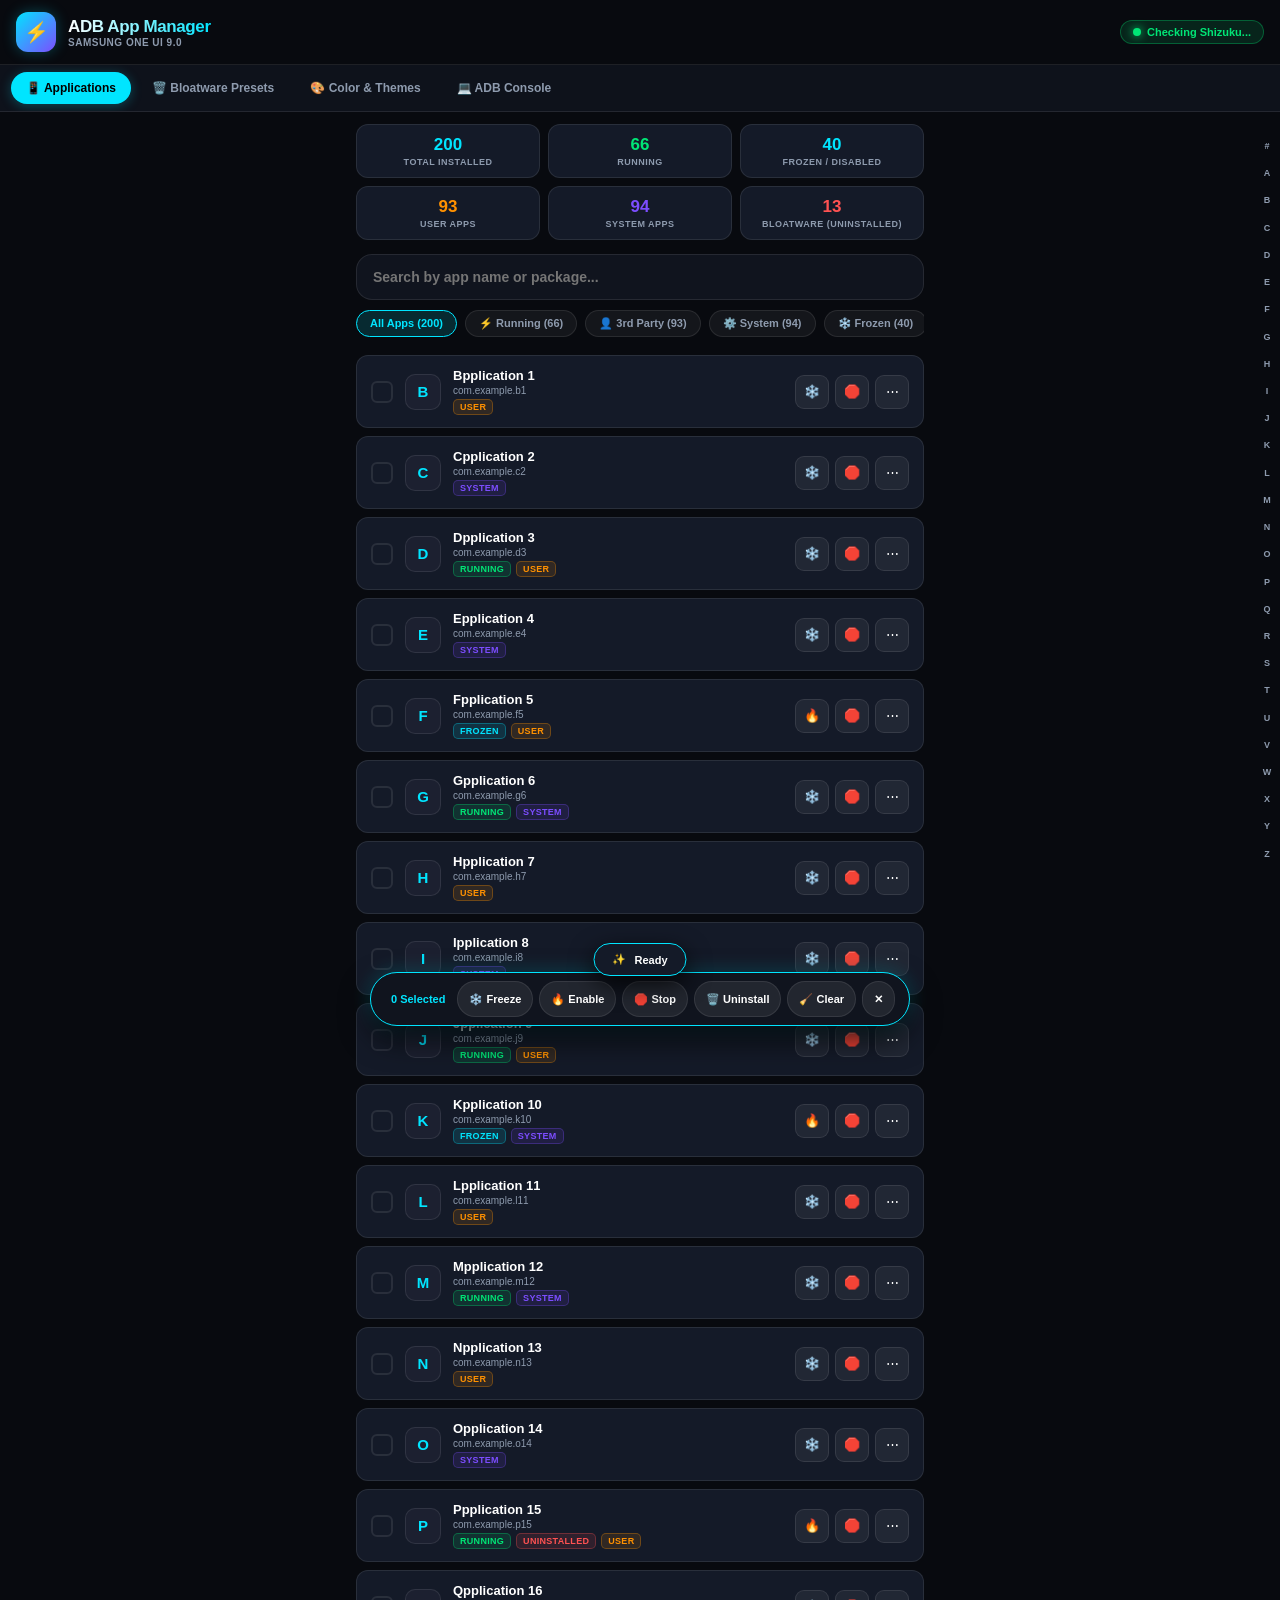
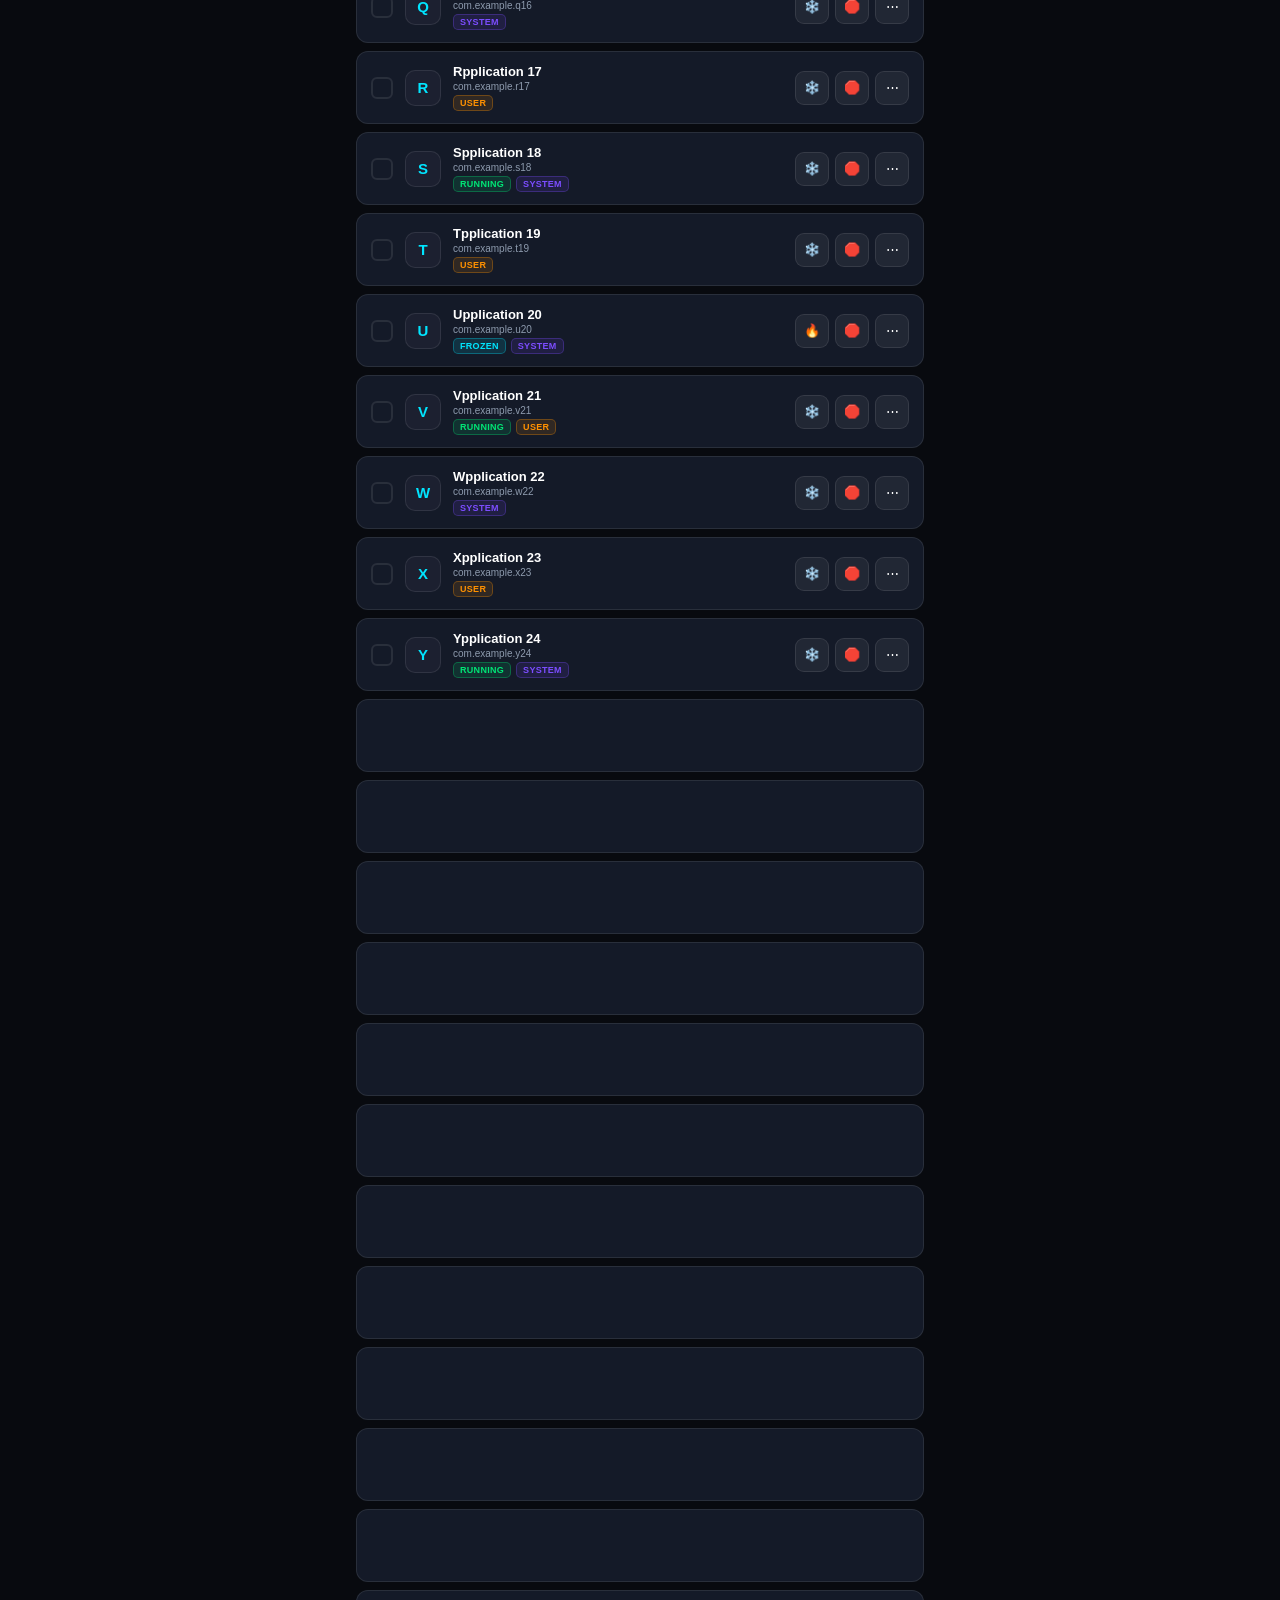
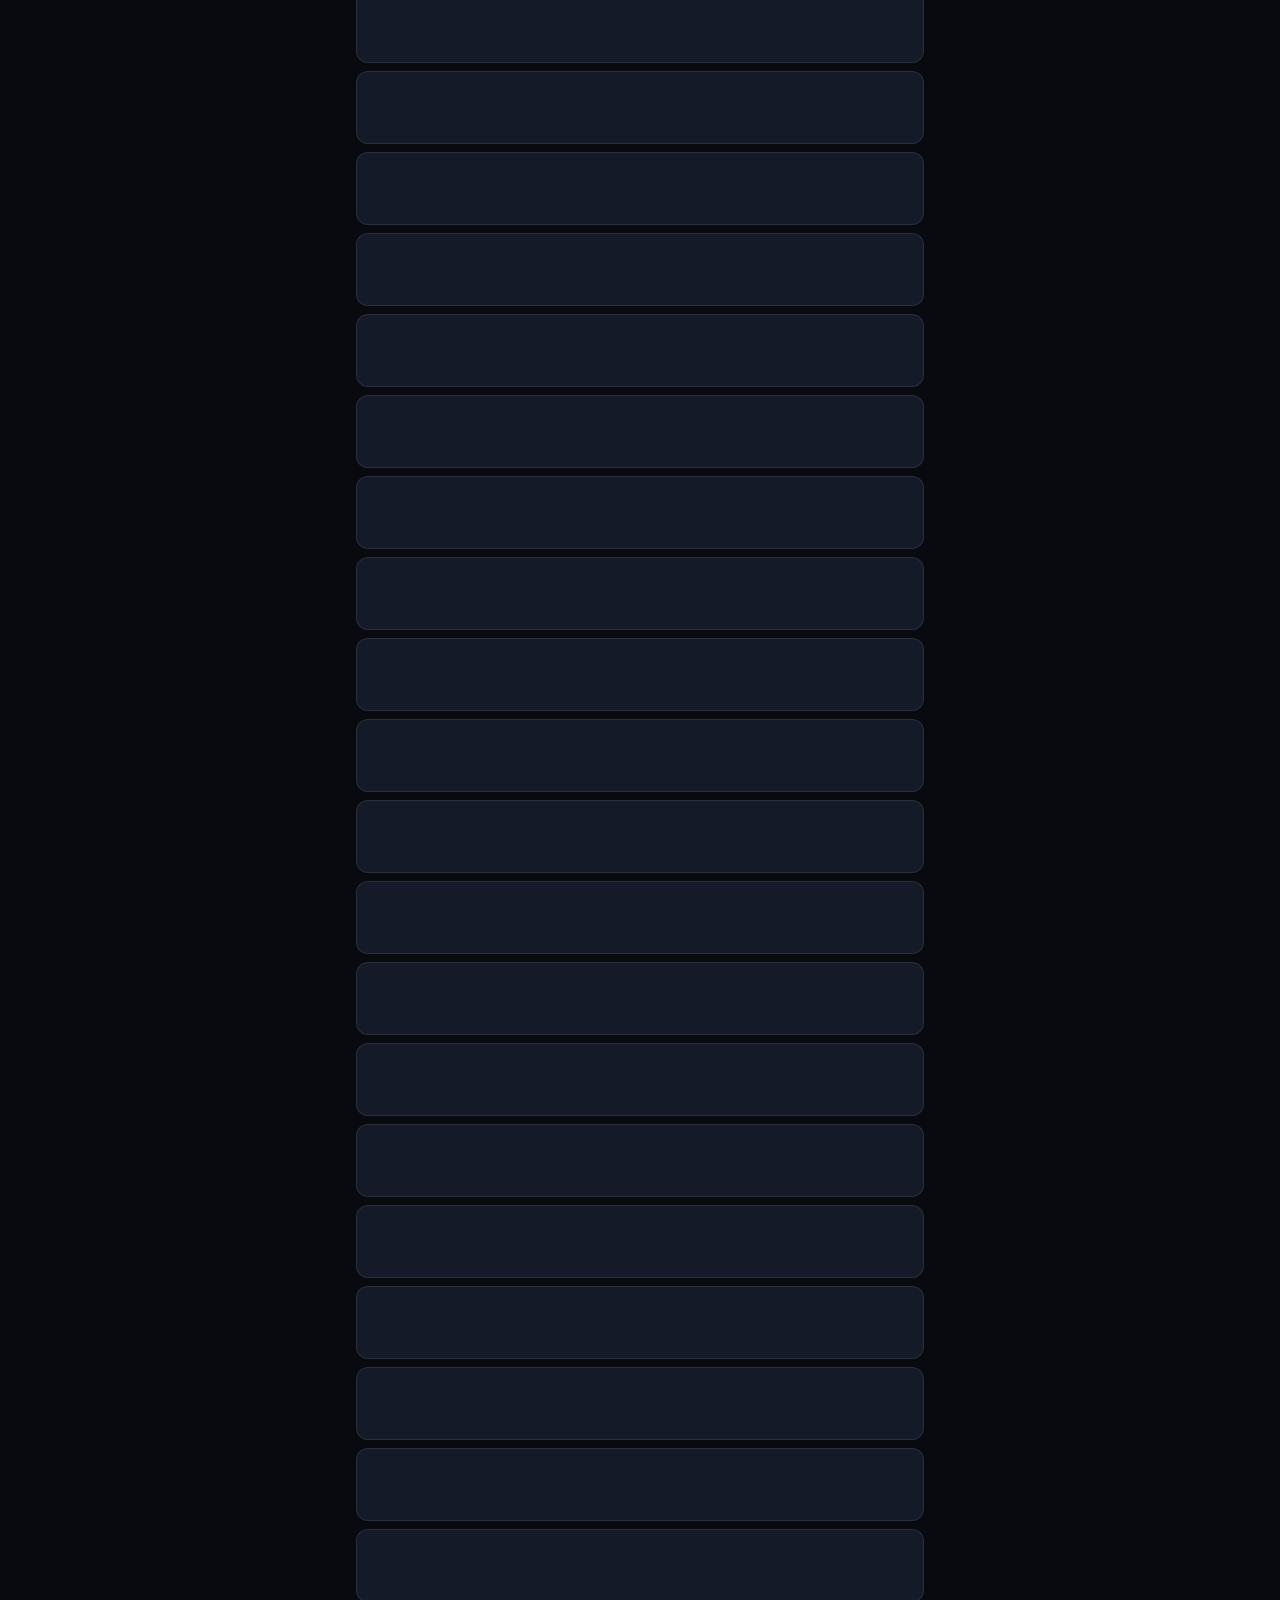
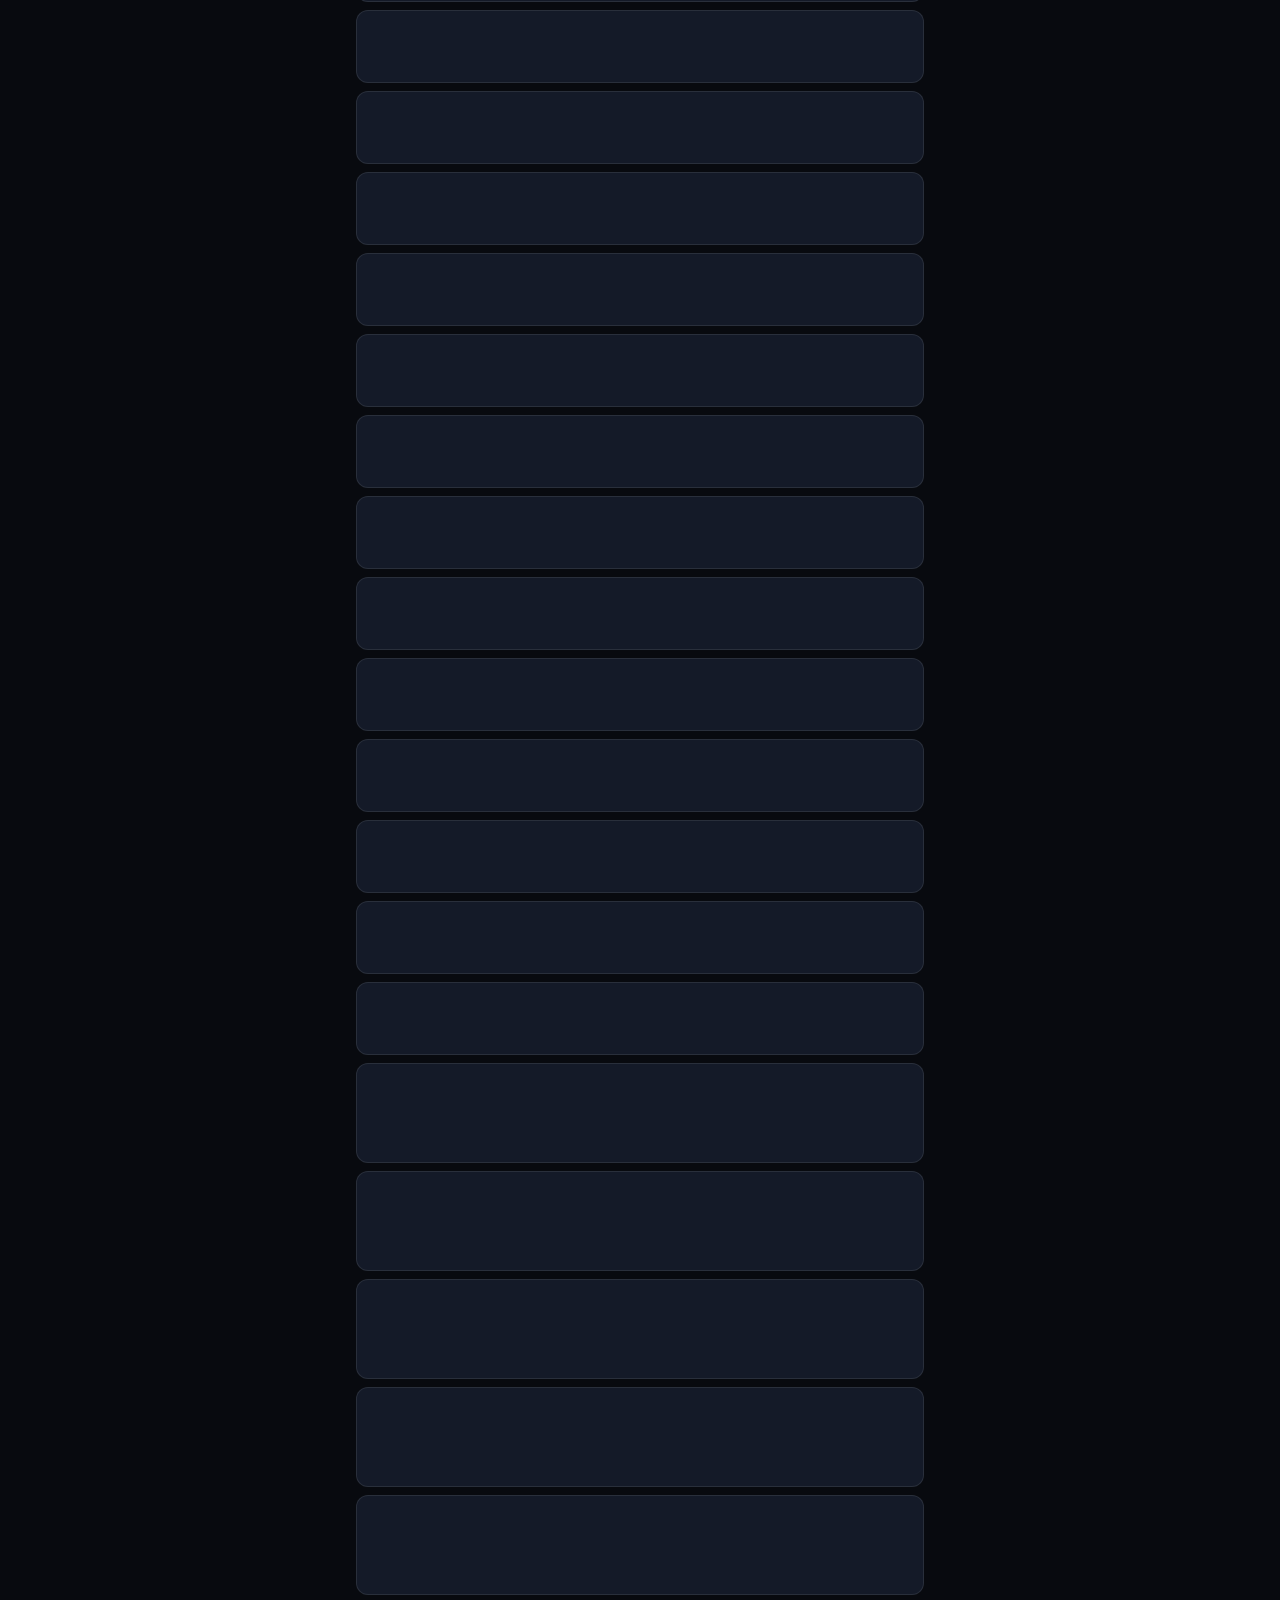
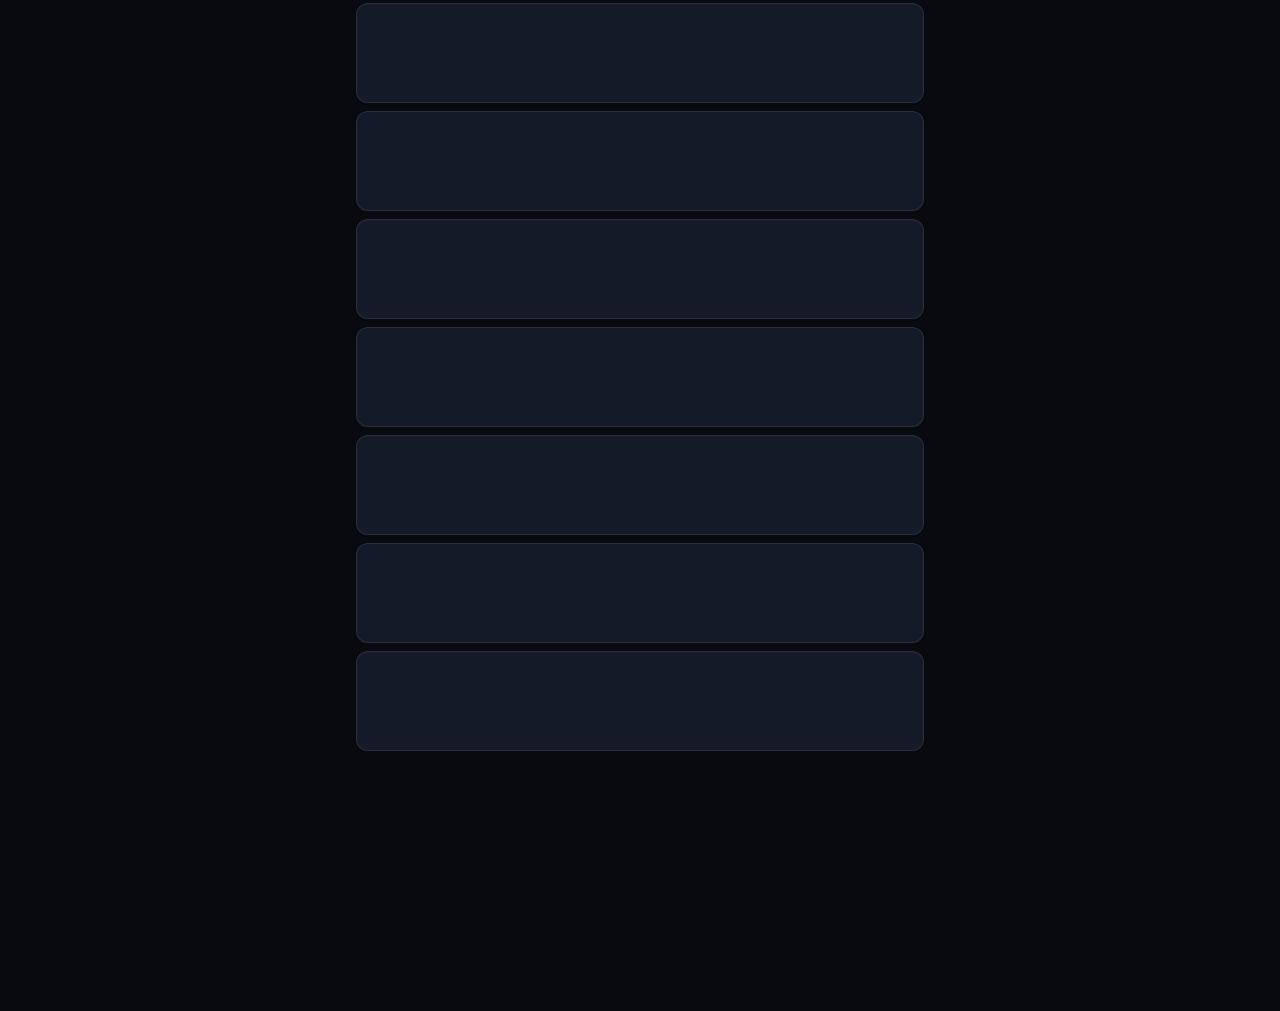
==== commit 2c32bbd4: "perf: Optimize 120 FPS scrolling with hardware acceleration, chunked progressive loading, and A-Z fa" ====
--- a/apps/adb-app-manager/assets/index.html
+++ b/apps/adb-app-manager/assets/index.html
@@ -8,8 +8,8 @@
         :root {
             --bg-base: #080A0F;
             --bg-surface: #10141E;
-            --bg-card: rgba(22, 28, 42, 0.75);
-            --bg-card-hover: rgba(30, 38, 58, 0.95);
+            --bg-card: #141A28;
+            --bg-card-hover: #1E2638;
             --border-glass: rgba(255, 255, 255, 0.09);
             --accent: #00E5FF;
             --accent-glow: rgba(0, 229, 255, 0.35);
@@ -26,7 +26,7 @@
             --status-bloat: #FF5252;
 
             --radius-xl: 24px;
-            --radius-lg: 18px;
+            --radius-lg: 16px;
             --radius-md: 12px;
             --radius-sm: 8px;
         }
@@ -37,26 +37,29 @@
             box-sizing: border-box;
             -webkit-tap-highlight-color: transparent;
             font-family: -apple-system, BlinkMacSystemFont, "Segoe UI", Roboto, "Helvetica Neue", Arial, sans-serif;
-            user-select: none;
-        }
-
-        body {
+        }
+
+        html, body {
             background-color: var(--bg-base);
             color: var(--text-main);
-            padding: 0 0 110px 0;
+            padding: 0 0 120px 0;
             overflow-x: hidden;
+            overflow-y: auto;
+            -webkit-overflow-scrolling: touch;
+            touch-action: pan-y;
+            overscroll-behavior-y: contain;
             min-height: 100vh;
-        }
-
-        /* Top Sticky Header */
+            user-select: none;
+        }
+
+        /* Top Sticky Header (Solid background for high-FPS scrolling) */
         .app-header {
             position: sticky;
             top: 0;
             z-index: 100;
-            background: rgba(8, 10, 15, 0.92);
-            backdrop-filter: blur(20px);
+            background: #080A0F;
             border-bottom: 1px solid var(--border-glass);
-            padding: 12px 18px;
+            padding: 12px 16px;
             display: flex;
             align-items: center;
             justify-content: space-between;
@@ -69,21 +72,21 @@
         }
 
         .app-icon {
-            width: 42px;
-            height: 42px;
+            width: 40px;
+            height: 40px;
             border-radius: 12px;
             background: linear-gradient(135deg, var(--accent), var(--secondary));
             display: flex;
             align-items: center;
             justify-content: center;
-            font-size: 22px;
-            box-shadow: 0 0 16px var(--accent-glow);
+            font-size: 20px;
+            box-shadow: 0 0 14px var(--accent-glow);
         }
 
         .brand-text h1 {
-            font-size: 18px;
+            font-size: 17px;
             font-weight: 800;
-            letter-spacing: -0.5px;
+            letter-spacing: -0.4px;
             background: linear-gradient(90deg, #FFFFFF, var(--accent));
             -webkit-background-clip: text;
             -webkit-text-fill-color: transparent;
@@ -108,6 +111,8 @@
             border-radius: 20px;
             font-size: 11px;
             font-weight: 800;
+            cursor: pointer;
+            transition: all 0.2s;
         }
 
         .status-dot {
@@ -128,14 +133,15 @@
         /* Top Navigation Tabs */
         .tab-bar {
             display: flex;
-            background: var(--bg-surface);
+            background: #0E121B;
             border-bottom: 1px solid var(--border-glass);
             overflow-x: auto;
             scrollbar-width: none;
             padding: 4px 8px;
             position: sticky;
-            top: 67px;
+            top: 65px;
             z-index: 90;
+            touch-action: pan-x;
         }
 
         .tab-bar::-webkit-scrollbar {
@@ -144,16 +150,16 @@
 
         .tab-btn {
             flex: 0 0 auto;
-            padding: 10px 16px;
+            padding: 9px 15px;
             background: none;
             border: none;
             color: var(--text-muted);
-            font-size: 13px;
+            font-size: 12px;
             font-weight: 800;
             cursor: pointer;
             border-radius: 20px;
-            margin: 4px;
-            transition: all 0.25s ease;
+            margin: 3px;
+            transition: all 0.2s ease;
             display: flex;
             align-items: center;
             gap: 6px;
@@ -162,91 +168,85 @@
         .tab-btn.active {
             color: #000000;
             background: var(--accent);
-            box-shadow: 0 2px 14px var(--accent-glow);
+            box-shadow: 0 2px 12px var(--accent-glow);
         }
 
         /* Container */
         .container {
-            padding: 14px 16px;
+            padding: 12px 16px;
             max-width: 600px;
             margin: 0 auto;
+            position: relative;
         }
 
         .view-content {
             display: none;
-            animation: fadeIn 0.3s ease;
         }
 
         .view-content.active {
             display: block;
-        }
-
-        @keyframes fadeIn {
-            from { opacity: 0; transform: translateY(6px); }
-            to { opacity: 1; transform: translateY(0); }
         }
 
         /* Stats Dashboard Strip */
         .stats-grid {
             display: grid;
             grid-template-columns: repeat(3, 1fr);
-            gap: 10px;
-            margin-bottom: 16px;
+            gap: 8px;
+            margin-bottom: 14px;
         }
 
         .stat-card {
             background: var(--bg-card);
             border: 1px solid var(--border-glass);
             border-radius: var(--radius-md);
-            padding: 12px 10px;
+            padding: 10px 8px;
             text-align: center;
-            transition: all 0.2s;
             cursor: pointer;
+            transition: transform 0.15s;
         }
 
         .stat-card:active {
+            transform: scale(0.96);
             background: var(--bg-card-hover);
-            transform: scale(0.98);
         }
 
         .stat-num {
-            font-size: 18px;
+            font-size: 17px;
             font-weight: 900;
             color: var(--accent);
             margin-bottom: 2px;
         }
 
         .stat-label {
-            font-size: 10px;
+            font-size: 9px;
             font-weight: 700;
             color: var(--text-muted);
             text-transform: uppercase;
             letter-spacing: 0.5px;
         }
 
-        /* Search & Filter Toolbar */
+        /* Search Bar */
         .search-box {
             position: relative;
-            margin-bottom: 12px;
+            margin-bottom: 10px;
         }
 
         .search-input {
             width: 100%;
-            height: 48px;
+            height: 46px;
             background: var(--bg-surface);
             border: 1px solid var(--border-glass);
             border-radius: var(--radius-lg);
-            padding: 0 44px 0 16px;
+            padding: 0 42px 0 16px;
             color: #FFFFFF;
             font-size: 14px;
             font-weight: 600;
             outline: none;
-            transition: all 0.25s ease;
+            transition: border-color 0.2s;
         }
 
         .search-input:focus {
             border-color: var(--accent);
-            box-shadow: 0 0 16px var(--accent-glow);
         }
 
         .search-clear {
@@ -267,8 +267,9 @@
             gap: 8px;
             overflow-x: auto;
             scrollbar-width: none;
-            padding-bottom: 8px;
-            margin-bottom: 14px;
+            padding-bottom: 6px;
+            margin-bottom: 12px;
+            touch-action: pan-x;
         }
 
         .filter-scroll::-webkit-scrollbar {
@@ -277,7 +278,7 @@
 
         .filter-pill {
             flex: 0 0 auto;
-            padding: 6px 14px;
+            padding: 6px 13px;
             background: rgba(255, 255, 255, 0.05);
             border: 1px solid var(--border-glass);
             border-radius: 20px;
@@ -285,7 +286,7 @@
             font-weight: 800;
             color: var(--text-muted);
             cursor: pointer;
-            transition: all 0.2s ease;
+            transition: all 0.15s ease;
         }
 
         .filter-pill.active {
@@ -294,22 +295,25 @@
             color: var(--accent);
         }
 
-        /* Apps List */
+        /* High-Performance App Card */
         .app-card {
             background: var(--bg-card);
             border: 1px solid var(--border-glass);
-            border-radius: var(--radius-lg);
-            padding: 14px;
-            margin-bottom: 10px;
+            border-radius: var(--radius-md);
+            padding: 12px 14px;
+            margin-bottom: 8px;
             display: flex;
             align-items: center;
             justify-content: space-between;
-            transition: all 0.2s ease;
+            touch-action: pan-y;
+            content-visibility: auto;
+            contain-intrinsic-size: 0 74px;
+            transition: background 0.15s;
         }
 
         .app-card.selected {
             border-color: var(--accent);
-            background: rgba(0, 229, 255, 0.08);
+            background: rgba(0, 229, 255, 0.1);
         }
 
         .app-left {
@@ -319,6 +323,7 @@
             flex: 1;
             overflow: hidden;
             cursor: pointer;
+            touch-action: pan-y;
         }
 
         .app-checkbox {
@@ -332,7 +337,6 @@
             font-size: 11px;
             font-weight: 900;
             color: #000000;
-            transition: all 0.2s ease;
             flex-shrink: 0;
         }
 
@@ -342,14 +346,14 @@
         }
 
         .app-avatar {
-            width: 38px;
-            height: 38px;
+            width: 36px;
+            height: 36px;
             border-radius: 10px;
             background: #1C2030;
             display: flex;
             align-items: center;
             justify-content: center;
-            font-size: 16px;
+            font-size: 15px;
             font-weight: 800;
             color: var(--accent);
             border: 1px solid var(--border-glass);
@@ -370,27 +374,27 @@
         }
 
         .app-pkg {
-            font-size: 11px;
+            font-size: 10px;
             color: var(--text-muted);
             white-space: nowrap;
             overflow: hidden;
             text-overflow: ellipsis;
-            margin-bottom: 4px;
+            margin-bottom: 3px;
         }
 
         .badge-row {
             display: flex;
-            gap: 6px;
+            gap: 5px;
             flex-wrap: wrap;
         }
 
         .tag-badge {
             font-size: 9px;
             font-weight: 800;
-            padding: 2px 7px;
-            border-radius: 6px;
+            padding: 2px 6px;
+            border-radius: 5px;
             text-transform: uppercase;
-            letter-spacing: 0.4px;
+            letter-spacing: 0.3px;
         }
 
         .tag-running {
@@ -428,13 +432,13 @@
             align-items: center;
             gap: 6px;
             flex-shrink: 0;
-            margin-left: 10px;
+            margin-left: 8px;
         }
 
         .btn-mini {
             width: 34px;
             height: 34px;
-            border-radius: 10px;
+            border-radius: 9px;
             background: rgba(255, 255, 255, 0.06);
             border: 1px solid var(--border-glass);
             color: var(--text-main);
@@ -443,7 +447,7 @@
             justify-content: center;
             font-size: 13px;
             cursor: pointer;
-            transition: all 0.2s;
+            transition: background 0.15s;
         }
 
         .btn-mini:active {
@@ -451,24 +455,111 @@
             color: #000000;
         }
 
-        /* Floating Batch Actions Bar */
+        /* Alphabet Fast-Scroller Strip (Samsung / One UI style) */
+        .alphabet-strip {
+            position: fixed;
+            right: 2px;
+            top: 140px;
+            bottom: 40px;
+            width: 22px;
+            display: flex;
+            flex-direction: column;
+            justify-content: space-between;
+            align-items: center;
+            z-index: 150;
+            touch-action: none;
+            user-select: none;
+        }
+
+        .alpha-char {
+            font-size: 9px;
+            font-weight: 800;
+            color: var(--text-muted);
+            cursor: pointer;
+            padding: 1px;
+            transition: color 0.1s, transform 0.1s;
+        }
+
+        .alpha-char.active {
+            color: var(--accent);
+            transform: scale(1.4);
+        }
+
+        .alphabet-bubble {
+            position: fixed;
+            right: 36px;
+            top: 50%;
+            transform: translateY(-50%);
+            width: 56px;
+            height: 56px;
+            border-radius: 50%;
+            background: var(--accent);
+            color: #000000;
+            font-size: 26px;
+            font-weight: 900;
+            display: flex;
+            align-items: center;
+            justify-content: center;
+            box-shadow: 0 4px 20px var(--accent-glow);
+            z-index: 200;
+            opacity: 0;
+            pointer-events: none;
+            transition: opacity 0.2s ease;
+        }
+
+        .alphabet-bubble.show {
+            opacity: 1;
+        }
+
+        /* Scroll To Top FAB */
+        .fab-scroll-top {
+            position: fixed;
+            right: 20px;
+            bottom: 24px;
+            width: 44px;
+            height: 44px;
+            border-radius: 50%;
+            background: var(--bg-surface);
+            border: 1px solid var(--accent);
+            color: var(--accent);
+            display: flex;
+            align-items: center;
+            justify-content: center;
+            font-size: 18px;
+            font-weight: 900;
+            box-shadow: 0 4px 16px rgba(0,0,0,0.6);
+            z-index: 120;
+            cursor: pointer;
+            opacity: 0;
+            transform: scale(0.8);
+            transition: opacity 0.2s, transform 0.2s;
+            pointer-events: none;
+        }
+
+        .fab-scroll-top.show {
+            opacity: 1;
+            transform: scale(1);
+            pointer-events: auto;
+        }
+
+        /* Floating Batch Bar */
         .floating-batch-bar {
             position: fixed;
-            bottom: 20px;
+            bottom: 24px;
             left: 50%;
             transform: translateX(-50%) translateY(150px);
-            background: rgba(16, 20, 30, 0.95);
-            backdrop-filter: blur(25px);
+            background: #10141E;
             border: 1px solid var(--accent);
-            box-shadow: 0 12px 40px rgba(0, 0, 0, 0.8), 0 0 20px var(--accent-glow);
+            box-shadow: 0 12px 30px rgba(0, 0, 0, 0.8), 0 0 20px var(--accent-glow);
             border-radius: 30px;
-            padding: 8px 16px;
-            display: flex;
-            align-items: center;
-            gap: 8px;
-            z-index: 200;
-            transition: transform 0.35s cubic-bezier(0.175, 0.885, 0.32, 1.275);
-            max-width: 90vw;
+            padding: 8px 14px;
+            display: flex;
+            align-items: center;
+            gap: 6px;
+            z-index: 180;
+            transition: transform 0.3s cubic-bezier(0.175, 0.885, 0.32, 1.275);
+            max-width: 92vw;
+            overflow-x: auto;
         }
 
         .floating-batch-bar.show {
@@ -476,49 +567,30 @@
         }
 
         .batch-count {
-            font-size: 12px;
+            font-size: 11px;
             font-weight: 800;
             color: var(--accent);
-            padding: 0 8px;
+            padding: 0 6px;
             white-space: nowrap;
         }
 
         .batch-action-btn {
-            height: 38px;
-            padding: 0 12px;
+            height: 36px;
+            padding: 0 11px;
             background: rgba(255, 255, 255, 0.08);
             border: 1px solid var(--border-glass);
-            border-radius: 20px;
+            border-radius: 18px;
             color: #FFFFFF;
-            font-size: 12px;
-            font-weight: 800;
-            cursor: pointer;
-            display: flex;
-            align-items: center;
-            gap: 6px;
-            transition: all 0.2s;
-            white-space: nowrap;
-        }
-
-        .batch-action-btn:active {
-            background: var(--accent);
-            color: #000000;
-        }
-
-        .apps-tool-btn {
-            flex: 1;
-            padding: 8px 10px;
-            background: rgba(255, 255, 255, 0.06);
-            border: 1px solid var(--border-glass);
-            border-radius: var(--radius-md);
-            color: var(--text-main);
             font-size: 11px;
             font-weight: 800;
             cursor: pointer;
-            transition: all 0.2s;
-        }
-
-        .apps-tool-btn:active {
+            display: flex;
+            align-items: center;
+            gap: 5px;
+            white-space: nowrap;
+        }
+
+        .batch-action-btn:active {
             background: var(--accent);
             color: #000000;
         }
@@ -536,9 +608,6 @@
             font-size: 14px;
             font-weight: 800;
             margin-bottom: 4px;
-            display: flex;
-            align-items: center;
-            gap: 8px;
         }
 
         .color-card-subtitle {
@@ -625,7 +694,6 @@
             height: 24px;
             border-radius: 50%;
             border: 2px solid #FFFFFF;
-            box-shadow: 0 2px 8px rgba(0,0,0,0.6);
         }
 
         .bubble-hex {
@@ -649,14 +717,13 @@
             right: 0;
             bottom: 0;
             background: rgba(0, 0, 0, 0.85);
-            backdrop-filter: blur(16px);
             z-index: 300;
             display: flex;
             align-items: flex-end;
             justify-content: center;
             opacity: 0;
             pointer-events: none;
-            transition: opacity 0.3s ease;
+            transition: opacity 0.25s ease;
         }
 
         .modal-overlay.show {
@@ -673,9 +740,10 @@
             max-width: 600px;
             max-height: 85vh;
             overflow-y: auto;
-            padding: 20px;
+            padding: 18px;
             transform: translateY(100%);
-            transition: transform 0.35s cubic-bezier(0.175, 0.885, 0.32, 1.15);
+            transition: transform 0.3s cubic-bezier(0.175, 0.885, 0.32, 1.15);
+            -webkit-overflow-scrolling: touch;
         }
 
         .modal-overlay.show .modal-sheet {
@@ -686,7 +754,7 @@
             display: flex;
             align-items: center;
             justify-content: space-between;
-            margin-bottom: 16px;
+            margin-bottom: 14px;
         }
 
         .sheet-app-hero {
@@ -696,8 +764,8 @@
         }
 
         .sheet-avatar {
-            width: 46px;
-            height: 46px;
+            width: 44px;
+            height: 44px;
             border-radius: 12px;
             background: linear-gradient(135deg, var(--accent), var(--secondary));
             display: flex;
@@ -709,12 +777,12 @@
         }
 
         .sheet-title h3 {
-            font-size: 16px;
+            font-size: 15px;
             font-weight: 800;
         }
 
         .sheet-title p {
-            font-size: 11px;
+            font-size: 10px;
             color: var(--text-muted);
             word-break: break-all;
         }
@@ -723,24 +791,23 @@
             display: grid;
             grid-template-columns: repeat(3, 1fr);
             gap: 8px;
-            margin-bottom: 18px;
+            margin-bottom: 16px;
         }
 
         .sheet-btn {
-            height: 46px;
+            height: 44px;
             background: rgba(255, 255, 255, 0.06);
             border: 1px solid var(--border-glass);
             border-radius: var(--radius-md);
             color: #FFFFFF;
-            font-size: 11px;
+            font-size: 10px;
             font-weight: 800;
             display: flex;
             flex-direction: column;
             align-items: center;
             justify-content: center;
-            gap: 3px;
+            gap: 2px;
             cursor: pointer;
-            transition: all 0.2s;
         }
 
         .sheet-btn:active {
@@ -751,13 +818,13 @@
         .sheet-tabs {
             display: flex;
             border-bottom: 1px solid var(--border-glass);
-            margin-bottom: 14px;
+            margin-bottom: 12px;
             gap: 8px;
         }
 
         .sheet-tab-pill {
             padding: 8px 12px;
-            font-size: 12px;
+            font-size: 11px;
             font-weight: 800;
             color: var(--text-muted);
             cursor: pointer;
@@ -773,6 +840,7 @@
             display: none;
             max-height: 250px;
             overflow-y: auto;
+            -webkit-overflow-scrolling: touch;
         }
 
         .sheet-tab-content.active {
@@ -785,13 +853,13 @@
             justify-content: space-between;
             padding: 8px 0;
             border-bottom: 1px solid rgba(255, 255, 255, 0.05);
-            font-size: 12px;
+            font-size: 11px;
         }
 
         .perm-toggle-btn {
-            padding: 4px 10px;
-            border-radius: 12px;
-            font-size: 10px;
+            padding: 3px 8px;
+            border-radius: 10px;
+            font-size: 9px;
             font-weight: 800;
             cursor: pointer;
             border: none;
@@ -807,29 +875,29 @@
             color: var(--status-bloat);
         }
 
-        /* Preset Bloatware View */
+        /* Bloatware & Terminal View Styles */
         .bloat-card {
             background: var(--bg-card);
             border: 1px solid var(--border-glass);
             border-radius: var(--radius-lg);
             padding: 16px;
-            margin-bottom: 14px;
+            margin-bottom: 12px;
         }
 
         .bloat-header {
             display: flex;
             align-items: center;
             justify-content: space-between;
-            margin-bottom: 10px;
+            margin-bottom: 8px;
         }
 
         .bloat-title {
-            font-size: 14px;
+            font-size: 13px;
             font-weight: 800;
         }
 
         .bloat-btn {
-            padding: 6px 14px;
+            padding: 5px 12px;
             background: var(--accent);
             border: none;
             border-radius: 14px;
@@ -839,19 +907,31 @@
             cursor: pointer;
         }
 
-        /* Terminal View */
+        .apps-tool-btn {
+            flex: 1;
+            padding: 7px 10px;
+            background: rgba(255, 255, 255, 0.06);
+            border: 1px solid var(--border-glass);
+            border-radius: var(--radius-md);
+            color: var(--text-main);
+            font-size: 11px;
+            font-weight: 800;
+            cursor: pointer;
+        }
+
         .terminal-box {
             background: #06080D;
             border: 1px solid var(--border-glass);
             border-radius: var(--radius-lg);
-            padding: 14px;
+            padding: 12px;
             height: 350px;
             overflow-y: auto;
             font-family: monospace;
             font-size: 12px;
             color: var(--accent);
             line-height: 1.5;
-            margin-bottom: 12px;
+            margin-bottom: 10px;
+            -webkit-overflow-scrolling: touch;
         }
 
         .term-input-row {
@@ -861,11 +941,11 @@
 
         .term-input {
             flex: 1;
-            height: 46px;
+            height: 44px;
             background: var(--bg-surface);
             border: 1px solid var(--border-glass);
             border-radius: var(--radius-md);
-            padding: 0 14px;
+            padding: 0 12px;
             color: #FFFFFF;
             font-family: monospace;
             font-size: 13px;
@@ -874,32 +954,31 @@
 
         .term-run-btn {
             width: 70px;
-            height: 46px;
+            height: 44px;
             background: var(--accent);
             border: none;
             border-radius: var(--radius-md);
             color: #000000;
             font-weight: 900;
-            font-size: 13px;
+            font-size: 12px;
             cursor: pointer;
         }
 
         /* Toast */
         .toast {
             position: fixed;
-            bottom: 30px;
+            bottom: 24px;
             left: 50%;
             transform: translateX(-50%) translateY(100px);
-            background: rgba(23, 27, 40, 0.95);
-            backdrop-filter: blur(20px);
+            background: #141A28;
             border: 1px solid var(--accent);
             color: #FFFFFF;
-            padding: 10px 20px;
-            border-radius: 30px;
-            font-size: 12px;
+            padding: 9px 18px;
+            border-radius: 24px;
+            font-size: 11px;
             font-weight: 800;
-            box-shadow: 0 10px 30px rgba(0,0,0,0.8);
-            transition: transform 0.4s cubic-bezier(0.175, 0.885, 0.32, 1.275);
+            box-shadow: 0 8px 24px rgba(0,0,0,0.8);
+            transition: transform 0.35s cubic-bezier(0.175, 0.885, 0.32, 1.275);
             z-index: 999;
             pointer-events: none;
             display: flex;
@@ -923,7 +1002,7 @@
                 <p id="deviceInfoSubtitle">Samsung One UI 9.0</p>
             </div>
         </div>
-        <div class="status-badge" id="execModeBadge" onclick="handleShizukuTap()" style="cursor:pointer;" title="Tap to Authorize in Shizuku">
+        <div class="status-badge" id="execModeBadge" onclick="handleShizukuTap()" title="Tap to Authorize in Shizuku">
             <div class="status-dot"></div>
             <span id="execModeText">Checking Shizuku...</span>
         </div>
@@ -936,6 +1015,13 @@
         <button class="tab-btn" onclick="switchView('colors')">🎨 Color & Themes</button>
         <button class="tab-btn" onclick="switchView('terminal')">💻 ADB Console</button>
     </nav>
+
+    <!-- Alphabet Quick Scroller Strip -->
+    <div class="alphabet-strip" id="alphabetStrip"></div>
+    <div class="alphabet-bubble" id="alphabetBubble">A</div>
+
+    <!-- Scroll to Top FAB -->
+    <div class="fab-scroll-top" id="fabScrollTop" onclick="scrollToTop()">▲</div>
 
     <div class="container">
 
@@ -999,8 +1085,8 @@
         <!-- VIEW 2: BLOATWARE PRESETS -->
         <section id="view-bloatware" class="view-content">
             <div style="margin-bottom:14px;">
-                <h3 style="font-size:16px; font-weight:800; margin-bottom:4px;">One-Tap Bloatware Manager</h3>
-                <p style="font-size:12px; color:var(--text-muted);">Batch debloat safe OEM & carrier background services.</p>
+                <h3 style="font-size:15px; font-weight:800; margin-bottom:4px;">One-Tap Bloatware Manager</h3>
+                <p style="font-size:11px; color:var(--text-muted);">Batch debloat safe OEM & carrier background services.</p>
             </div>
 
             <div class="bloat-card">
@@ -1060,17 +1146,15 @@
                 <div class="color-card-subtitle">Choose from luxury dark and high-contrast color schemes</div>
 
                 <div class="palette-presets-grid">
-                    <!-- Preset 1 -->
                     <div class="palette-preset-card active" onclick="applyPalettePreset('amoled', this)">
                         <div class="preset-strip">
                             <div class="preset-swatch" style="background:#00E5FF"></div>
                             <div class="preset-swatch" style="background:#000000"></div>
-                            <div class="preset-swatch" style="background:#10141E"></div>
+                            <div class="preset-swatch" style="background:#141A28"></div>
                         </div>
                         <div class="preset-name">AMOLED Cyan</div>
                     </div>
 
-                    <!-- Preset 2 -->
                     <div class="palette-preset-card" onclick="applyPalettePreset('cyberpunk', this)">
                         <div class="preset-strip">
                             <div class="preset-swatch" style="background:#FF0055"></div>
@@ -1080,7 +1164,6 @@
                         <div class="preset-name">Cyberpunk Violet</div>
                     </div>
 
-                    <!-- Preset 3 -->
                     <div class="palette-preset-card" onclick="applyPalettePreset('emerald', this)">
                         <div class="preset-strip">
                             <div class="preset-swatch" style="background:#00E676"></div>
@@ -1090,7 +1173,6 @@
                         <div class="preset-name">Nordic Emerald</div>
                     </div>
 
-                    <!-- Preset 4 -->
                     <div class="palette-preset-card" onclick="applyPalettePreset('amber', this)">
                         <div class="preset-strip">
                             <div class="preset-swatch" style="background:#FF9100"></div>
@@ -1100,7 +1182,6 @@
                         <div class="preset-name">Sunset Amber</div>
                     </div>
 
-                    <!-- Preset 5 -->
                     <div class="palette-preset-card" onclick="applyPalettePreset('slate', this)">
                         <div class="preset-strip">
                             <div class="preset-swatch" style="background:#448AFF"></div>
@@ -1110,7 +1191,6 @@
                         <div class="preset-name">Midnight Slate</div>
                     </div>
 
-                    <!-- Preset 6 -->
                     <div class="palette-preset-card" onclick="applyPalettePreset('crimson', this)">
                         <div class="preset-strip">
                             <div class="preset-swatch" style="background:#FF1744"></div>
@@ -1154,9 +1234,9 @@
                         <p>App cards and dialog containers</p>
                     </div>
                     <label class="picker-bubble-btn">
-                        <div class="bubble-circle" id="circCard" style="background: #10141E;"></div>
-                        <span class="bubble-hex" id="hexCard">#10141E</span>
-                        <input type="color" value="#10141E" onchange="updateCustomColor('card', this.value)">
+                        <div class="bubble-circle" id="circCard" style="background: #141A28;"></div>
+                        <span class="bubble-hex" id="hexCard">#141A28</span>
+                        <input type="color" value="#141A28" onchange="updateCustomColor('card', this.value)">
                     </label>
                 </div>
 
@@ -1168,7 +1248,7 @@
                     <label class="picker-bubble-btn">
                         <div class="bubble-circle" id="circRunning" style="background: #00E676;"></div>
                         <span class="bubble-hex" id="hexRunning">#00E676</span>
-                        <input type="color" value="#00E676" onchange="updateCustomColor('status-running', this.value)">
+                        <input type="color" value="#00E676" onchange="updateCustomColor('running', this.value)">
                     </label>
                 </div>
 
@@ -1180,7 +1260,7 @@
                     <label class="picker-bubble-btn">
                         <div class="bubble-circle" id="circFrozen" style="background: #00E5FF;"></div>
                         <span class="bubble-hex" id="hexFrozen">#00E5FF</span>
-                        <input type="color" value="#00E5FF" onchange="updateCustomColor('status-frozen', this.value)">
+                        <input type="color" value="#00E5FF" onchange="updateCustomColor('frozen', this.value)">
                     </label>
                 </div>
 
@@ -1192,7 +1272,7 @@
                     <label class="picker-bubble-btn">
                         <div class="bubble-circle" id="circSystem" style="background: #7C4DFF;"></div>
                         <span class="bubble-hex" id="hexSystem">#7C4DFF</span>
-                        <input type="color" value="#7C4DFF" onchange="updateCustomColor('status-system', this.value)">
+                        <input type="color" value="#7C4DFF" onchange="updateCustomColor('system', this.value)">
                     </label>
                 </div>
 
@@ -1204,7 +1284,7 @@
                     <label class="picker-bubble-btn">
                         <div class="bubble-circle" id="circBloat" style="background: #FF5252;"></div>
                         <span class="bubble-hex" id="hexBloat">#FF5252</span>
-                        <input type="color" value="#FF5252" onchange="updateCustomColor('status-bloat', this.value)">
+                        <input type="color" value="#FF5252" onchange="updateCustomColor('bloat', this.value)">
                     </label>
                 </div>
             </div>
@@ -1228,8 +1308,8 @@
             </div>
 
             <div style="margin-bottom:12px;">
-                <h3 style="font-size:16px; font-weight:800; margin-bottom:4px;">ADB Shell Terminal</h3>
-                <p style="font-size:12px; color:var(--text-muted);">Execute arbitrary pm, am, cmd, or shell commands directly.</p>
+                <h3 style="font-size:15px; font-weight:800; margin-bottom:4px;">ADB Shell Terminal</h3>
+                <p style="font-size:11px; color:var(--text-muted);">Execute arbitrary pm, am, cmd, or shell commands directly.</p>
             </div>
 
             <div class="terminal-box" id="termOutput">
@@ -1308,23 +1388,20 @@
                 <div class="sheet-tab-pill" onclick="switchSheetTab('raw')">📋 Raw Dumpsys</div>
             </div>
 
-            <!-- Tab 1: Permissions -->
             <div id="sheetTabPerms" class="sheet-tab-content active">
                 <div id="permsContainer">
-                    <div style="color:var(--text-muted); font-size:12px;">Loading permissions...</div>
+                    <div style="color:var(--text-muted); font-size:11px;">Loading permissions...</div>
                 </div>
             </div>
 
-            <!-- Tab 2: Components -->
             <div id="sheetTabComps" class="sheet-tab-content">
                 <div id="compsContainer">
-                    <div style="color:var(--text-muted); font-size:12px;">Loading activities & services...</div>
+                    <div style="color:var(--text-muted); font-size:11px;">Loading activities & services...</div>
                 </div>
             </div>
 
-            <!-- Tab 3: Raw -->
             <div id="sheetTabRaw" class="sheet-tab-content">
-                <pre id="rawContainer" style="font-family:monospace; font-size:11px; color:var(--accent); white-space:pre-wrap;"></pre>
+                <pre id="rawContainer" style="font-family:monospace; font-size:10px; color:var(--accent); white-space:pre-wrap;"></pre>
             </div>
         </div>
     </div>
@@ -1343,10 +1420,14 @@
         let currentFilter = 'all';
         let inspectedPkg = null;
 
+        // Progressive Infinite Scrolling
+        const CHUNK_SIZE = 40;
+        let renderedIndex = 0;
+
         const themeState = {
             accent: '#00E5FF',
             bg: '#080A0F',
-            card: '#10141E',
+            card: '#141A28',
             running: '#00E676',
             frozen: '#00E5FF',
             system: '#7C4DFF',
@@ -1354,7 +1435,7 @@
         };
 
         const palettes = {
-            amoled: { accent: '#00E5FF', bg: '#000000', card: '#10141E', running: '#00E676', frozen: '#00E5FF', system: '#7C4DFF', bloat: '#FF5252' },
+            amoled: { accent: '#00E5FF', bg: '#000000', card: '#141A28', running: '#00E676', frozen: '#00E5FF', system: '#7C4DFF', bloat: '#FF5252' },
             cyberpunk: { accent: '#FF0055', bg: '#0F051D', card: '#1D0C38', running: '#00FFFF', frozen: '#FF0055', system: '#9D4EDD', bloat: '#FF5252' },
             emerald: { accent: '#00E676', bg: '#04140D', card: '#0D2619', running: '#69F0AE', frozen: '#00E676', system: '#4CAF50', bloat: '#FF5252' },
             amber: { accent: '#FF9100', bg: '#140F08', card: '#2A1E11', running: '#FFD740', frozen: '#FF9100', system: '#FF6D00', bloat: '#FF5252' },
@@ -1362,16 +1443,17 @@
             crimson: { accent: '#FF1744', bg: '#000000', card: '#1C080B', running: '#00E676', frozen: '#FF1744', system: '#D50000', bloat: '#FF5252' }
         };
 
-        // Navigation Views
         function switchView(viewName) {
             document.querySelectorAll('.tab-btn').forEach(b => b.classList.remove('active'));
             event.currentTarget.classList.add('active');
             document.querySelectorAll('.view-content').forEach(v => v.classList.remove('active'));
             document.getElementById('view-' + viewName).classList.add('active');
+            
+            // Toggle Alphabet strip visibility
+            document.getElementById('alphabetStrip').style.display = (viewName === 'apps') ? 'flex' : 'none';
             haptic();
         }
 
-        // Haptic & Toast
         function haptic() {
             if (window.AndroidBridge && window.AndroidBridge.vibrate) {
                 window.AndroidBridge.vibrate();
@@ -1383,17 +1465,15 @@
             document.getElementById('toastMsg').innerText = msg;
             document.getElementById('toastIcon').innerText = icon;
             toast.classList.add('show');
-            setTimeout(() => toast.classList.remove('show'), 2600);
+            setTimeout(() => toast.classList.remove('show'), 2400);
         }
 
         function handleShizukuTap() {
             haptic();
             if (window.AndroidBridge && window.AndroidBridge.requestShizukuPermission) {
-                showToast('Requesting Shizuku ADB permission...', '⚡');
+                showToast('Requesting Shizuku ADB authorization...', '⚡');
                 window.AndroidBridge.requestShizukuPermission();
                 setTimeout(checkShizuku, 2000);
-            } else {
-                showToast('Shizuku bridge not available in browser mode', 'ℹ️');
             }
         }
 
@@ -1424,36 +1504,34 @@
             }
         }
 
-        // Data Loading
+        // Initialize App
         function initApp() {
             checkShizuku();
+            initAlphabetStrip();
+
             if (window.AndroidBridge) {
-                // Load system info
                 const sysInfoStr = window.AndroidBridge.getSystemInfo();
                 try {
                     const info = JSON.parse(sysInfoStr);
                     if (info.device) {
                         document.getElementById('deviceInfoSubtitle').innerText = `${info.manufacturer} ${info.device} • Android ${info.release}`;
                     }
-                    if (info.execMode) {
-                        document.getElementById('execModeText').innerText = info.execMode;
-                    }
                 } catch(e) {}
 
-                // Load packages
-                setTimeout(loadPackageData, 100);
+                setTimeout(loadPackageData, 80);
             } else {
-                // Mock test data for browser testing
-                document.getElementById('deviceInfoSubtitle').innerText = 'Samsung SM-S948U1 • Android 16';
-                document.getElementById('execModeText').innerText = 'Privileged Shell (Shizuku)';
-                allApps = [
-                    { name: 'SystemUI', pkg: 'com.android.systemui', isSystem: true, isRunning: true, isFrozen: false, isUninstalled: false },
-                    { name: 'One UI Settings', pkg: 'com.android.settings', isSystem: true, isRunning: true, isFrozen: false, isUninstalled: false },
-                    { name: 'Bixby Voice', pkg: 'com.samsung.android.bixby.agent', isSystem: true, isRunning: false, isFrozen: true, isUninstalled: false },
-                    { name: 'Samsung Free', pkg: 'com.samsung.android.app.spage', isSystem: true, isRunning: false, isFrozen: false, isUninstalled: true },
-                    { name: 'WhatsApp', pkg: 'com.whatsapp', isSystem: false, isRunning: true, isFrozen: false, isUninstalled: false },
-                    { name: 'Spotify', pkg: 'com.spotify.music', isSystem: false, isRunning: false, isFrozen: false, isUninstalled: false }
-                ];
+                // Browser test dummy data
+                for (let i = 1; i <= 200; i++) {
+                    const ch = String.fromCharCode(65 + (i % 26));
+                    allApps.push({
+                        name: `${ch}pplication ${i}`,
+                        pkg: `com.example.${ch.toLowerCase()}${i}`,
+                        isSystem: i % 2 === 0,
+                        isRunning: i % 3 === 0,
+                        isFrozen: i % 5 === 0,
+                        isUninstalled: i % 15 === 0
+                    });
+                }
                 renderApps();
             }
         }
@@ -1463,62 +1541,65 @@
             const jsonStr = window.AndroidBridge.loadPackages();
             try {
                 allApps = JSON.parse(jsonStr);
+                // Sort alphabetically by name
+                allApps.sort((a, b) => a.name.localeCompare(b.name, undefined, { sensitivity: 'base' }));
                 renderApps();
             } catch (e) {
                 document.getElementById('appsListContainer').innerHTML = `<div style="text-align:center; padding:30px; color:var(--status-bloat);">Failed to parse package data: ${e.message}</div>`;
             }
         }
 
-        // Render Apps List
+        // Render Apps Filter & Progressive Chunking
         function renderApps() {
             const query = (document.getElementById('searchInput').value || '').toLowerCase().trim();
 
             filteredApps = allApps.filter(app => {
-                // Filter pill match
                 if (currentFilter === 'running' && !app.isRunning) return false;
                 if (currentFilter === 'frozen' && !app.isFrozen) return false;
                 if (currentFilter === 'user' && (app.isSystem || app.isUninstalled)) return false;
                 if (currentFilter === 'system' && (!app.isSystem || app.isUninstalled)) return false;
                 if (currentFilter === 'uninstalled' && !app.isUninstalled) return false;
 
-                // Search query match
                 if (query) {
                     return app.name.toLowerCase().includes(query) || app.pkg.toLowerCase().includes(query);
                 }
                 return true;
             });
 
-            // Update stats
-            const total = allApps.length;
-            const running = allApps.filter(a => a.isRunning).length;
-            const frozen = allApps.filter(a => a.isFrozen).length;
-            const user = allApps.filter(a => !a.isSystem && !a.isUninstalled).length;
-            const system = allApps.filter(a => a.isSystem && !a.isUninstalled).length;
-            const uninstalled = allApps.filter(a => a.isUninstalled).length;
-
-            document.getElementById('statTotal').innerText = total;
-            document.getElementById('statRunning').innerText = running;
-            document.getElementById('statFrozen').innerText = frozen;
-            document.getElementById('statUser').innerText = user;
-            document.getElementById('statSystem').innerText = system;
-            document.getElementById('statUninstalled').innerText = uninstalled;
-
-            document.getElementById('countAll').innerText = total;
-            document.getElementById('countRunning').innerText = running;
-            document.getElementById('countUser').innerText = user;
-            document.getElementById('countSystem').innerText = system;
-            document.getElementById('countFrozen').innerText = frozen;
-            document.getElementById('countUninstalled').innerText = uninstalled;
-
-            // Render items
+            // Update stats counts
+            document.getElementById('statTotal').innerText = allApps.length;
+            document.getElementById('statRunning').innerText = allApps.filter(a => a.isRunning).length;
+            document.getElementById('statFrozen').innerText = allApps.filter(a => a.isFrozen).length;
+            document.getElementById('statUser').innerText = allApps.filter(a => !a.isSystem && !a.isUninstalled).length;
+            document.getElementById('statSystem').innerText = allApps.filter(a => a.isSystem && !a.isUninstalled).length;
+            document.getElementById('statUninstalled').innerText = allApps.filter(a => a.isUninstalled).length;
+
+            document.getElementById('countAll').innerText = allApps.length;
+            document.getElementById('countRunning').innerText = allApps.filter(a => a.isRunning).length;
+            document.getElementById('countUser').innerText = allApps.filter(a => !a.isSystem && !a.isUninstalled).length;
+            document.getElementById('countSystem').innerText = allApps.filter(a => a.isSystem && !a.isUninstalled).length;
+            document.getElementById('countFrozen').innerText = allApps.filter(a => a.isFrozen).length;
+            document.getElementById('countUninstalled').innerText = allApps.filter(a => a.isUninstalled).length;
+
             const container = document.getElementById('appsListContainer');
             if (filteredApps.length === 0) {
                 container.innerHTML = '<div style="text-align:center; padding: 40px; color: var(--text-muted);">No applications found matching criteria.</div>';
                 return;
             }
 
+            container.innerHTML = '';
+            renderedIndex = 0;
+            renderNextBatch();
+        }
+
+        function renderNextBatch() {
+            if (renderedIndex >= filteredApps.length) return;
+            const batch = filteredApps.slice(renderedIndex, renderedIndex + CHUNK_SIZE);
+            const container = document.getElementById('appsListContainer');
+
             let html = '';
-            filteredApps.forEach(app => {
+            batch.forEach((app, idx) => {
+                const globalIndex = renderedIndex + idx;
                 const isSelected = selectedPkgs.has(app.pkg);
                 const initial = (app.name && app.name.length > 0) ? app.name.charAt(0).toUpperCase() : '⚡';
 
@@ -1530,7 +1611,7 @@
                 else badges += '<span class="tag-badge tag-user">USER</span>';
 
                 html += `
-                    <div class="app-card ${isSelected ? 'selected' : ''}" id="card_${app.pkg}">
+                    <div class="app-card ${isSelected ? 'selected' : ''}" id="card_${app.pkg}" data-initial="${initial}">
                         <div class="app-left" onclick="toggleSelectPkg('${app.pkg}')">
                             <div class="app-checkbox">${isSelected ? '✓' : ''}</div>
                             <div class="app-avatar">${initial}</div>
@@ -1545,15 +1626,101 @@
                                 `<button class="btn-mini" title="Enable" onclick="quickAction('unfreeze', '${app.pkg}')">🔥</button>` : 
                                 `<button class="btn-mini" title="Freeze" onclick="quickAction('freeze', '${app.pkg}')">❄️</button>`}
                             <button class="btn-mini" title="Force Stop" onclick="quickAction('force_stop', '${app.pkg}')">🛑</button>
-                            <button class="btn-mini" title="Inspect Details" onclick="openInspector('${app.pkg}')">⋯</button>
+                            <button class="btn-mini" title="Inspect" onclick="openInspector('${app.pkg}')">⋯</button>
                         </div>
                     </div>
                 `;
             });
-            container.innerHTML = html;
-        }
-
-        // Selection & Batch
+
+            container.insertAdjacentHTML('beforeend', html);
+            renderedIndex += batch.length;
+        }
+
+        // Window Scroll Listener for Progressive Infinite Loading & Scroll-to-Top FAB
+        window.addEventListener('scroll', () => {
+            const scrollY = window.scrollY || window.pageYOffset;
+            
+            // Show / Hide Scroll To Top FAB
+            const fab = document.getElementById('fabScrollTop');
+            if (scrollY > 600) {
+                fab.classList.add('show');
+            } else {
+                fab.classList.remove('show');
+            }
+
+            // Auto-render next chunk when within 800px of bottom
+            if ((window.innerHeight + scrollY) >= document.body.offsetHeight - 800) {
+                renderNextBatch();
+            }
+        }, { passive: true });
+
+        function scrollToTop() {
+            haptic();
+            window.scrollTo({ top: 0, behavior: 'smooth' });
+        }
+
+        // Alphabet Fast-Scroller Implementation
+        function initAlphabetStrip() {
+            const strip = document.getElementById('alphabetStrip');
+            const chars = ['#', 'A','B','C','D','E','F','G','H','I','J','K','L','M','N','O','P','Q','R','S','T','U','V','W','X','Y','Z'];
+            let html = '';
+            chars.forEach(ch => {
+                html += `<span class="alpha-char" data-char="${ch}">${ch}</span>`;
+            });
+            strip.innerHTML = html;
+
+            // Touch Drag / Tap Support
+            strip.addEventListener('touchstart', handleAlphaTouch, { passive: false });
+            strip.addEventListener('touchmove', handleAlphaTouch, { passive: false });
+            strip.addEventListener('touchend', () => {
+                document.getElementById('alphabetBubble').classList.remove('show');
+            });
+        }
+
+        let lastJumpChar = '';
+        function handleAlphaTouch(e) {
+            e.preventDefault();
+            const touch = e.touches[0];
+            const target = document.elementFromPoint(touch.clientX, touch.clientY);
+            if (target && target.classList.contains('alpha-char')) {
+                const char = target.dataset.char;
+                if (char !== lastJumpChar) {
+                    lastJumpChar = char;
+                    jumpToChar(char);
+                }
+            }
+        }
+
+        function jumpToChar(char) {
+            haptic();
+            const bubble = document.getElementById('alphabetBubble');
+            bubble.innerText = char;
+            bubble.classList.add('show');
+
+            // Find index of first app matching this char
+            const targetIdx = filteredApps.findIndex(app => {
+                if (char === '#') return !/^[A-Za-z]/.test(app.name);
+                return app.name.toUpperCase().startsWith(char);
+            });
+
+            if (targetIdx !== -1) {
+                // Ensure all items up to targetIdx are rendered
+                while (renderedIndex <= targetIdx + 10 && renderedIndex < filteredApps.length) {
+                    renderNextBatch();
+                }
+
+                // Scroll to card
+                const targetApp = filteredApps[targetIdx];
+                const card = document.getElementById('card_' + targetApp.pkg);
+                if (card) {
+                    const rect = card.getBoundingClientRect();
+                    const targetY = window.pageYOffset + rect.top - 120;
+                    window.scrollTo({ top: targetY, behavior: 'auto' });
+                }
+            }
+        }
+
+        // Selection & Batch Operations
         function toggleSelectPkg(pkg) {
             if (selectedPkgs.has(pkg)) {
                 selectedPkgs.delete(pkg);
@@ -1606,26 +1773,19 @@
                     showToast(`Batch completed`, '✔');
                 }
                 clearBatchSelection();
-                setTimeout(loadPackageData, 500);
-            } else {
-                showToast(`Mock batch executed: ${action}`, '✔');
-                clearBatchSelection();
-            }
-        }
-
-        // Quick Actions
+                setTimeout(loadPackageData, 400);
+            }
+        }
+
         function quickAction(action, pkg) {
             haptic();
             if (window.AndroidBridge) {
                 window.AndroidBridge.executeAppAction(action, pkg);
-                showToast(`Action ${action} executed`, '✔');
+                showToast(`Action executed`, '✔');
                 setTimeout(loadPackageData, 400);
-            } else {
-                showToast(`Mock: ${action} on ${pkg}`, '✔');
-            }
-        }
-
-        // Filter & Search
+            }
+        }
+
         function setFilter(filter, el) {
             currentFilter = filter;
             if (el) {
@@ -1634,6 +1794,7 @@
             }
             haptic();
             renderApps();
+            window.scrollTo({ top: 0, behavior: 'smooth' });
         }
 
         function handleSearch() {
@@ -1648,7 +1809,7 @@
             renderApps();
         }
 
-        // Detailed Inspector Modal
+        // Inspector Modal
         function openInspector(pkg) {
             inspectedPkg = pkg;
             haptic();
@@ -1660,11 +1821,9 @@
             document.getElementById('sheetPkg').innerText = app.pkg;
             document.getElementById('sheetAvatar').innerText = app.name.charAt(0).toUpperCase();
 
-            // Toggle action buttons based on app state
             document.getElementById('sheetBtnReinstall').style.display = app.isUninstalled ? 'flex' : 'none';
             document.getElementById('sheetBtnUninstall').style.display = app.isUninstalled ? 'none' : 'flex';
 
-            // Load details from native
             if (window.AndroidBridge) {
                 const detailsStr = window.AndroidBridge.getAppDetails(pkg);
                 try {
@@ -1675,7 +1834,6 @@
         }
 
         function renderInspectorDetails(d) {
-            // Permissions
             const permsContainer = document.getElementById('permsContainer');
             if (d.permissions && d.permissions.length > 0) {
                 let html = '';
@@ -1693,14 +1851,13 @@
                 });
                 permsContainer.innerHTML = html;
             } else {
-                permsContainer.innerHTML = '<div style="color:var(--text-muted); font-size:12px;">No permissions declared in manifest.</div>';
-            }
-
-            // Components
+                permsContainer.innerHTML = '<div style="color:var(--text-muted); font-size:11px;">No permissions declared.</div>';
+            }
+
             const compsContainer = document.getElementById('compsContainer');
             let compHtml = '';
             if (d.activities && d.activities.length > 0) {
-                compHtml += '<div style="font-weight:800; font-size:12px; margin-bottom:6px; color:var(--accent);">ACTIVITIES</div>';
+                compHtml += '<div style="font-weight:800; font-size:11px; margin-bottom:6px; color:var(--accent);">ACTIVITIES</div>';
                 d.activities.forEach(a => {
                     const shortAct = a.split('.').pop();
                     compHtml += `
@@ -1712,7 +1869,7 @@
                 });
             }
             if (d.services && d.services.length > 0) {
-                compHtml += '<div style="font-weight:800; font-size:12px; margin:12px 0 6px 0; color:var(--secondary);">SERVICES</div>';
+                compHtml += '<div style="font-weight:800; font-size:11px; margin:12px 0 6px 0; color:var(--secondary);">SERVICES</div>';
                 d.services.forEach(s => {
                     const shortSrv = s.split('.').pop();
                     compHtml += `
@@ -1723,9 +1880,7 @@
                     `;
                 });
             }
-            compsContainer.innerHTML = compHtml || '<div style="color:var(--text-muted); font-size:12px;">No exported activities or services found.</div>';
-
-            // Raw
+            compsContainer.innerHTML = compHtml || '<div style="color:var(--text-muted); font-size:11px;">No exported activities or services found.</div>';
             document.getElementById('rawContainer').innerText = JSON.stringify(d, null, 2);
         }
 
@@ -1754,7 +1909,7 @@
             haptic();
             if (window.AndroidBridge && inspectedPkg) {
                 window.AndroidBridge.setPermission(inspectedPkg, perm, !wasGranted);
-                showToast(`Toggled permission`, '🛡️');
+                showToast(`Permission updated`, '🛡️');
                 openInspector(inspectedPkg);
             }
         }
@@ -1810,8 +1965,6 @@
                 window.AndroidBridge.executeBatchAction('freeze', JSON.stringify(targets));
                 showToast(`Debloat applied (${targets.length} targets)`, '✔');
                 setTimeout(loadPackageData, 500);
-            } else {
-                showToast(`Mock debloat: ${type}`, '✔');
             }
         }
 
@@ -1827,8 +1980,6 @@
                 window.AndroidBridge.executeBatchAction('reinstall', JSON.stringify(debloated));
                 showToast(`Restored ${debloated.length} apps`, '✔');
                 setTimeout(loadPackageData, 500);
-            } else {
-                showToast(`Mock restored ${debloated.length} apps`, '✔');
             }
         }
 
@@ -1850,7 +2001,6 @@
         }
 
         function updateColorsLive() {
-            // Apply CSS Root Variables
             document.documentElement.style.setProperty('--accent', themeState.accent);
             document.documentElement.style.setProperty('--accent-glow', themeState.accent + '44');
             document.documentElement.style.setProperty('--bg-base', themeState.bg);
@@ -1860,7 +2010,6 @@
             document.documentElement.style.setProperty('--status-system', themeState.system);
             document.documentElement.style.setProperty('--status-bloat', themeState.bloat);
 
-            // Update Color Pickers UI
             document.getElementById('circAccent').style.background = themeState.accent;
             document.getElementById('hexAccent').innerText = themeState.accent.toUpperCase();
 
@@ -1882,7 +2031,6 @@
             document.getElementById('circBloat').style.background = themeState.bloat;
             document.getElementById('hexBloat').innerText = themeState.bloat.toUpperCase();
 
-            // Save preferences
             if (window.AndroidBridge && window.AndroidBridge.savePreferences) {
                 window.AndroidBridge.savePreferences(JSON.stringify(themeState));
             }
@@ -1902,8 +2050,6 @@
             if (window.AndroidBridge) {
                 const res = window.AndroidBridge.executeShell(cmd);
                 term.innerHTML += res;
-            } else {
-                term.innerHTML += 'Executed in mock mode: output OK\n';
             }
             term.scrollTop = term.scrollHeight;
         }
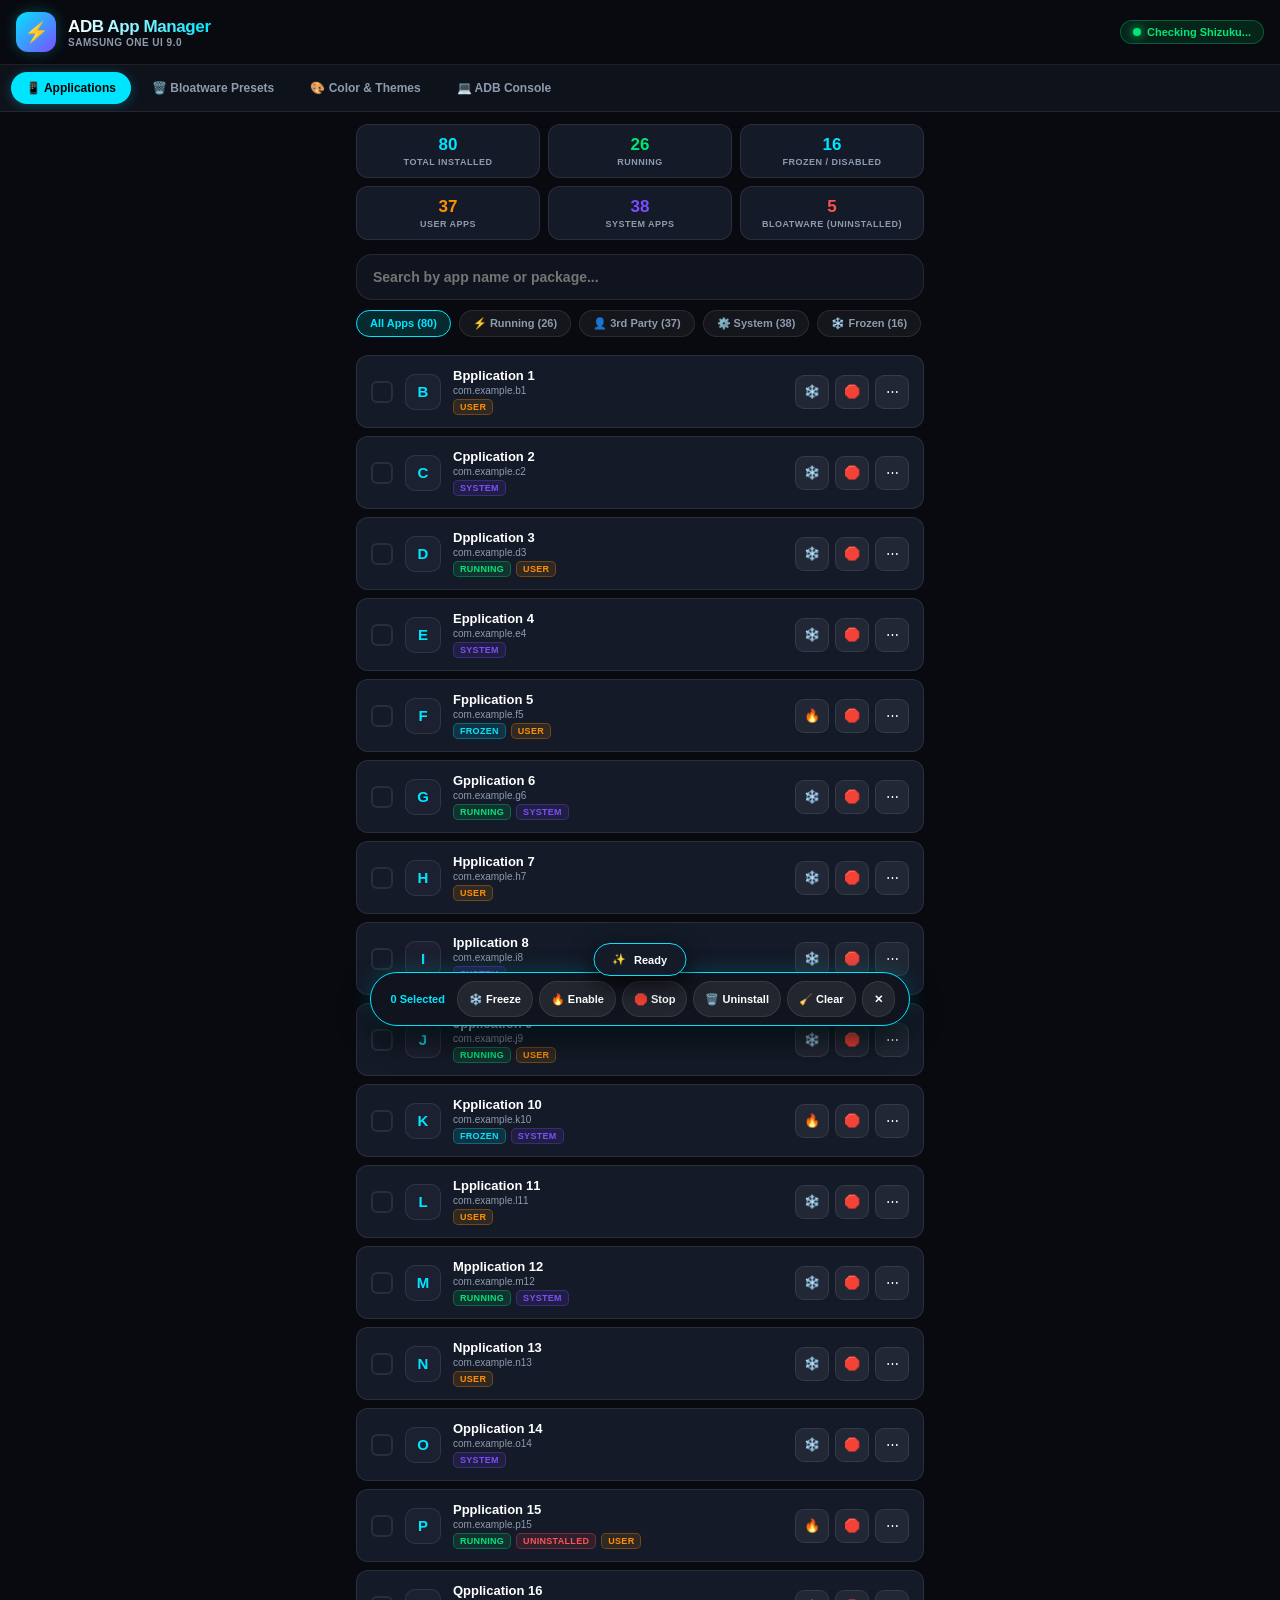
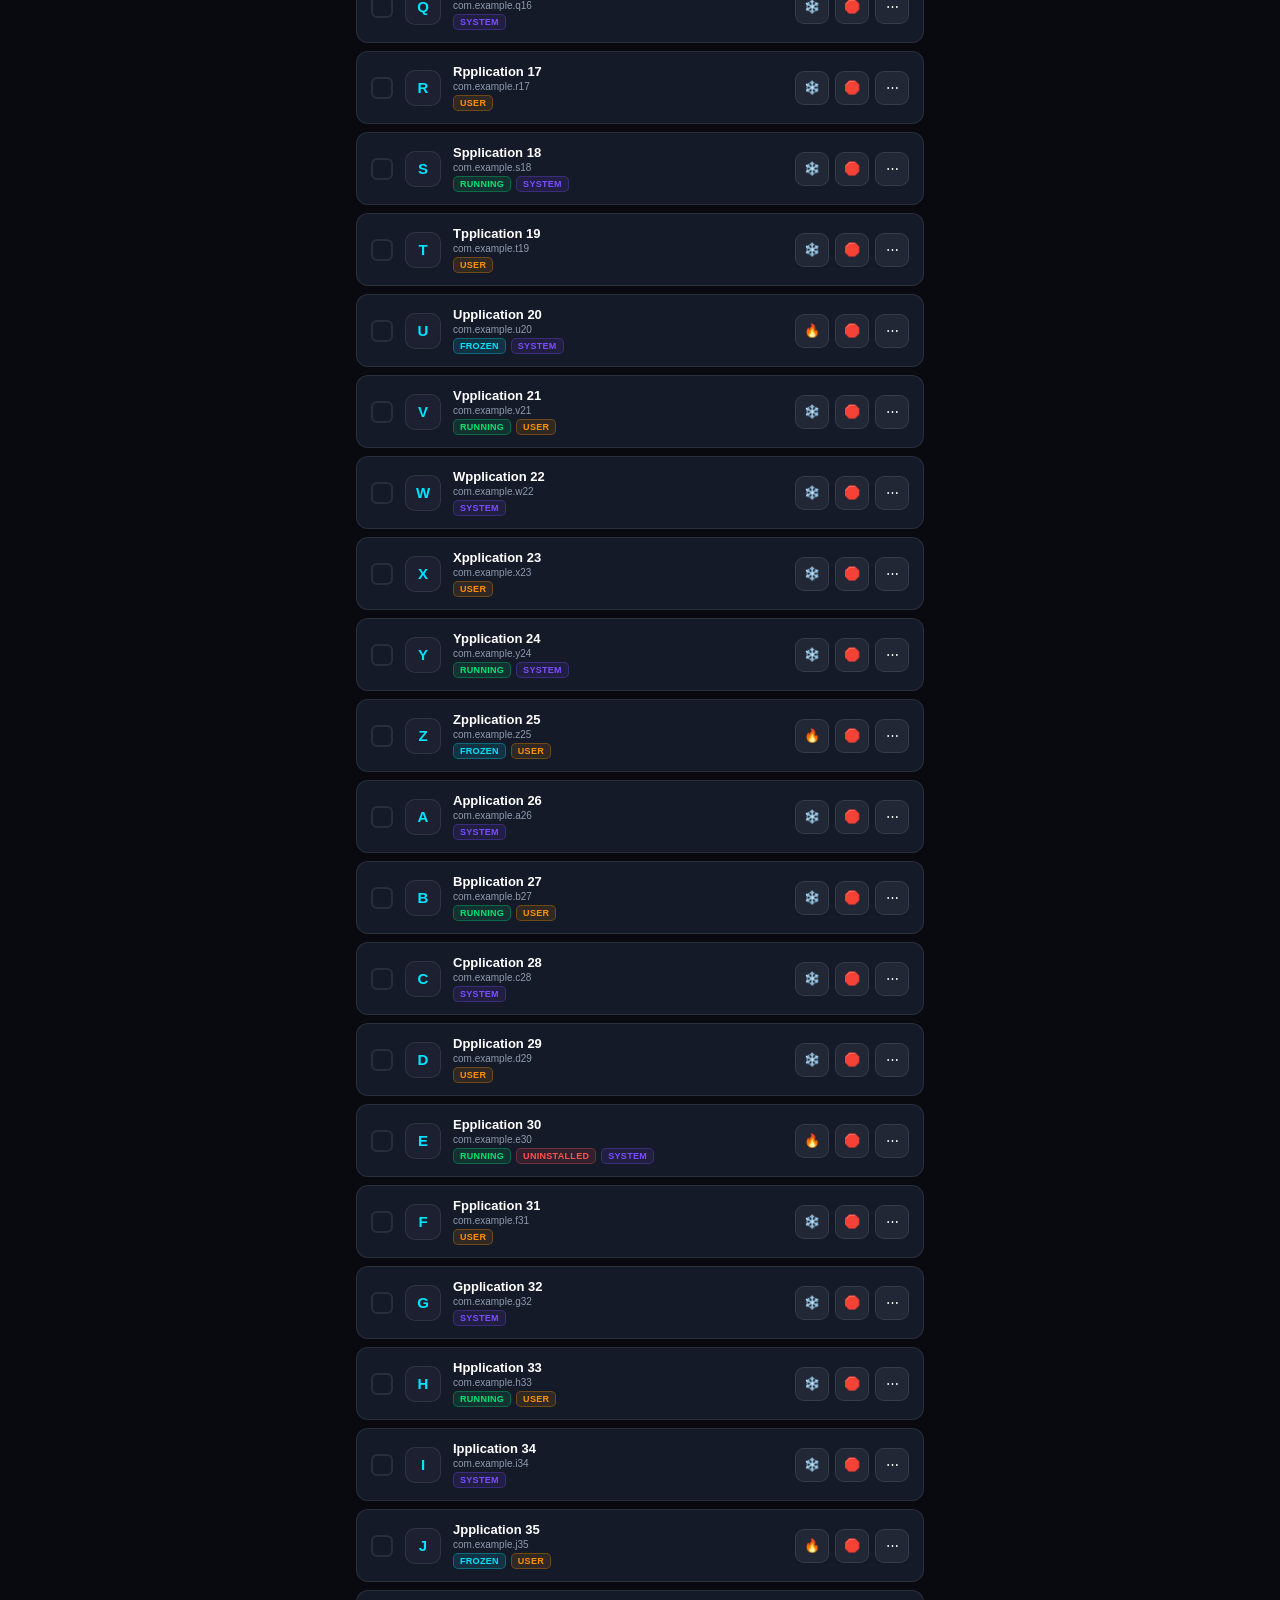
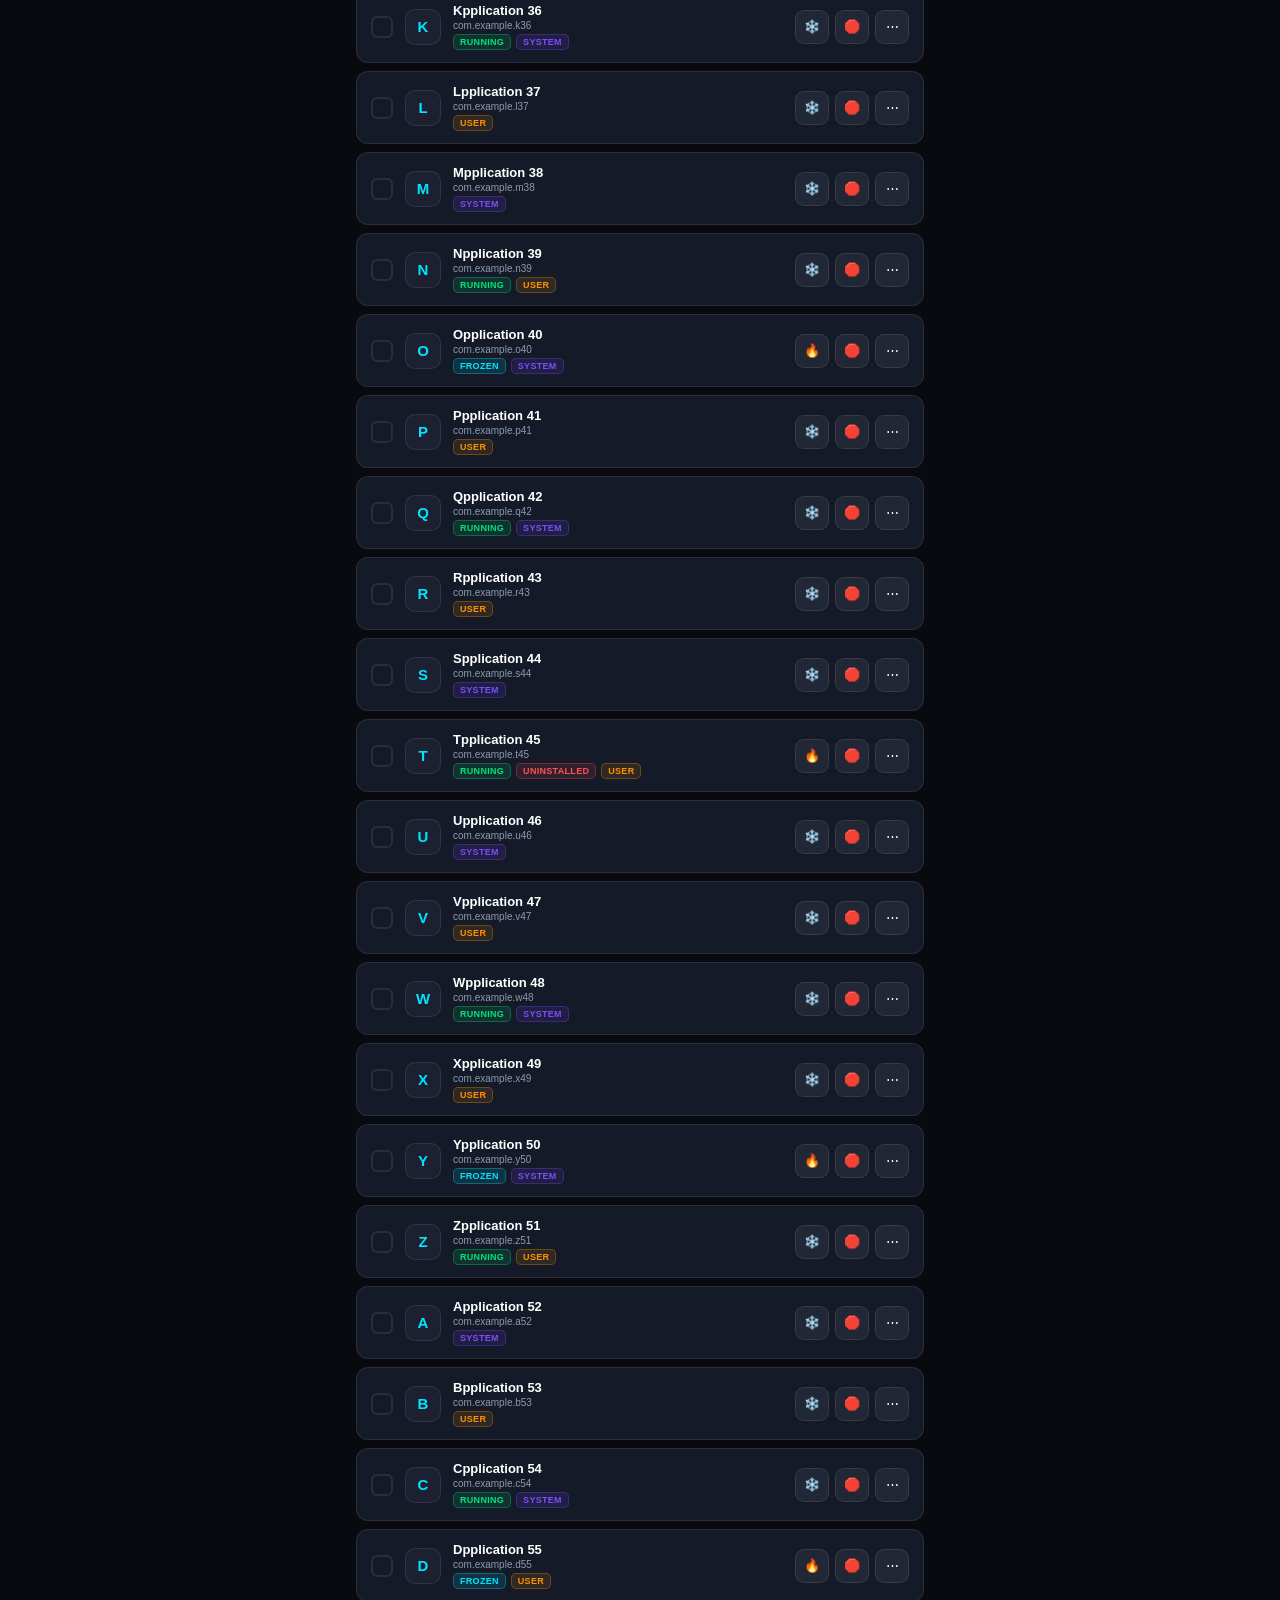
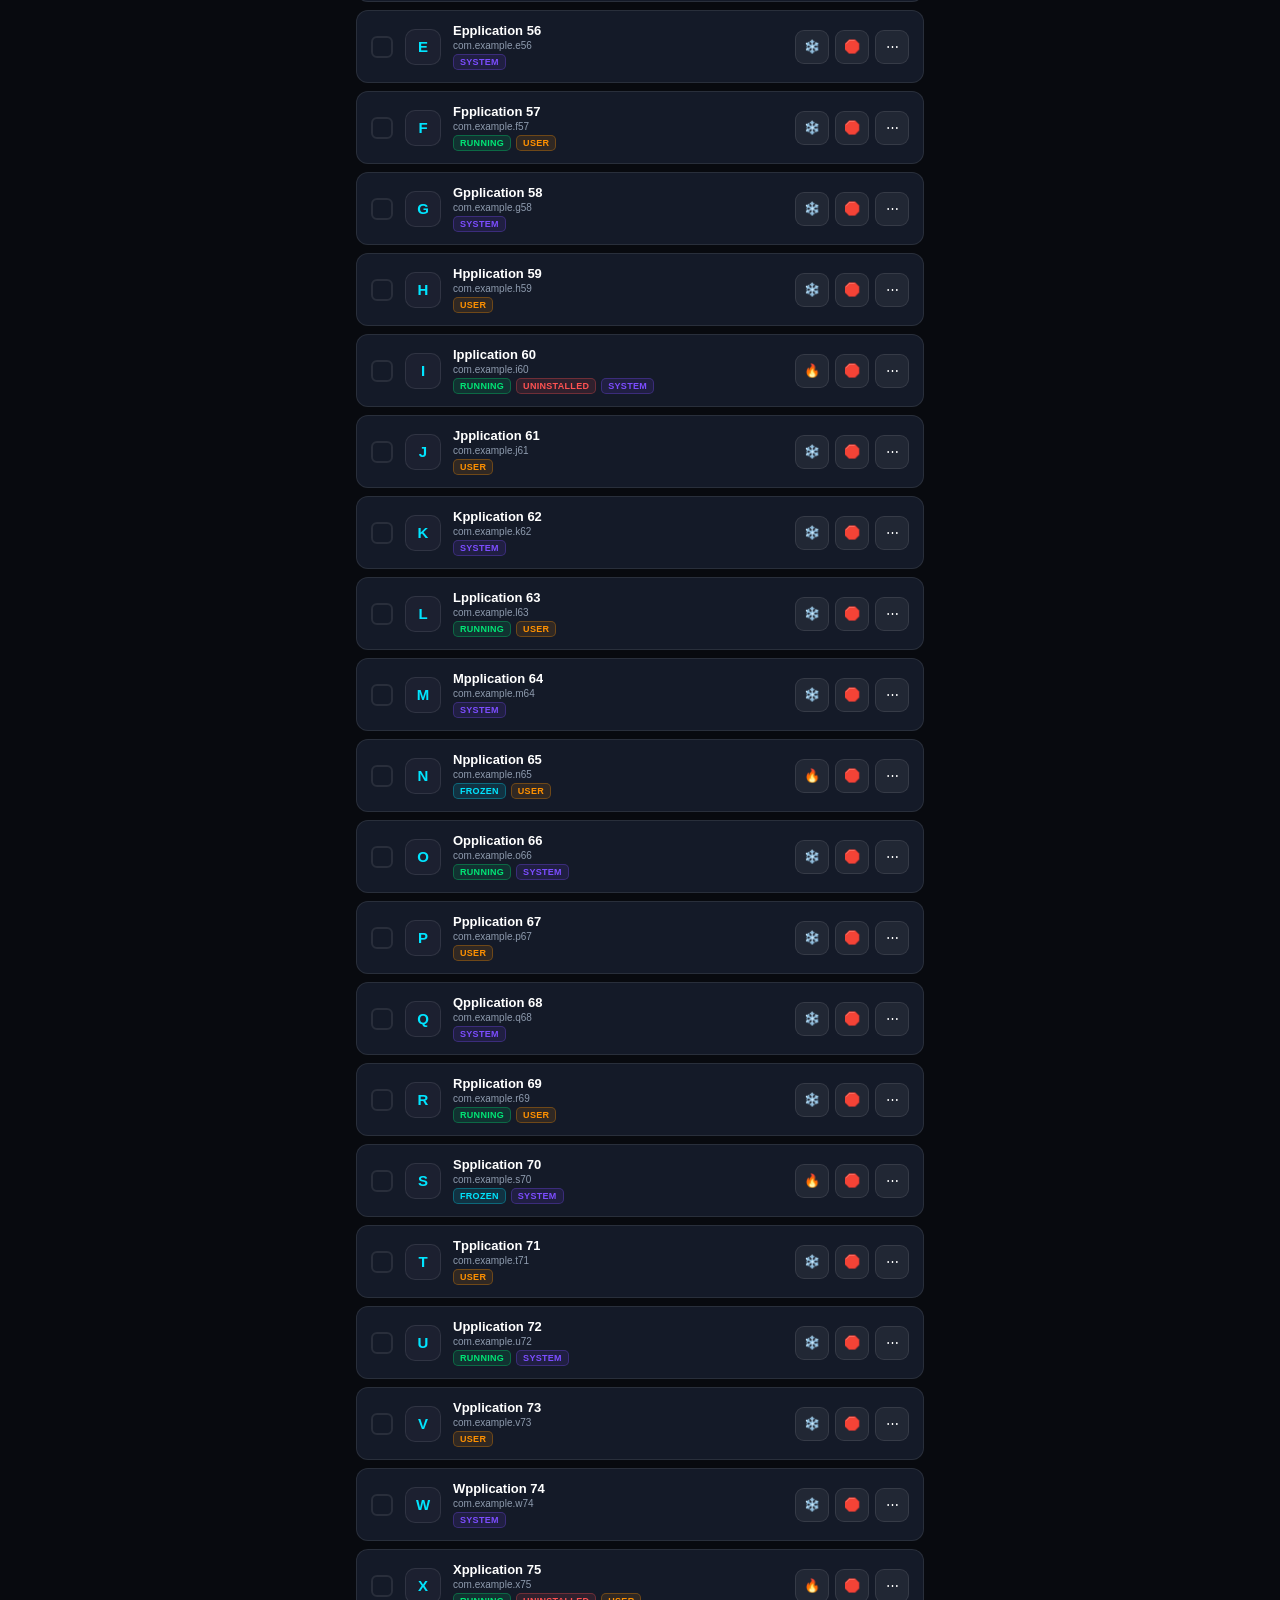
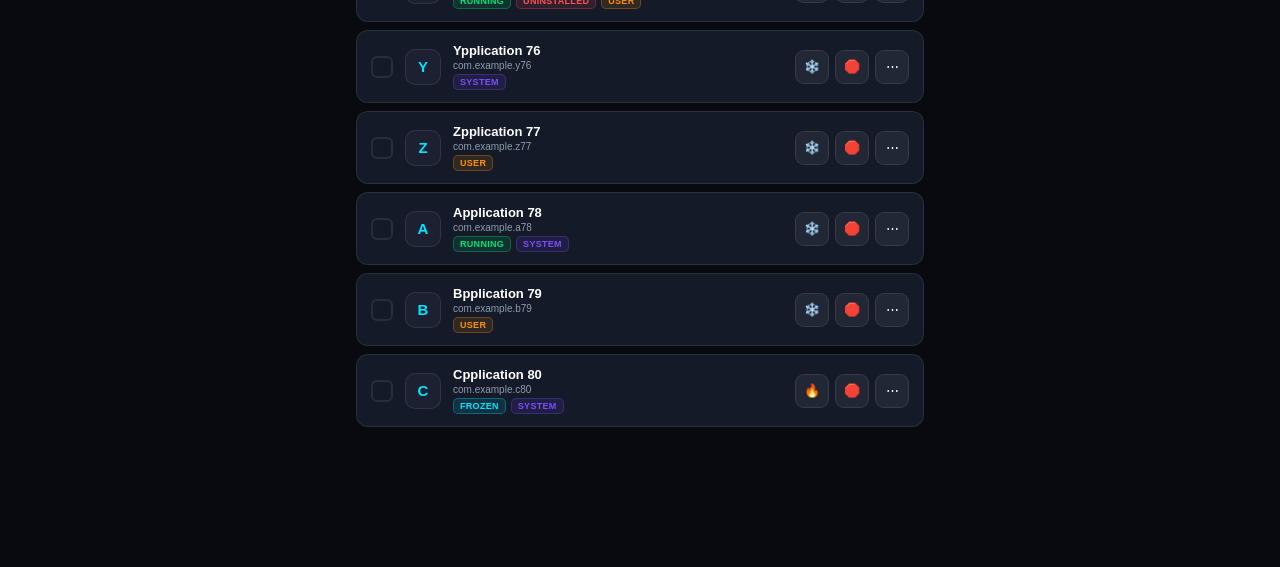
==== commit ac6ca7f5: "fix: Restore standard Android native viewport scrolling, remove touch-blocking listeners and overflo" ====
--- a/apps/adb-app-manager/assets/index.html
+++ b/apps/adb-app-manager/assets/index.html
@@ -2,7 +2,7 @@
 <html lang="en">
 <head>
     <meta charset="UTF-8">
-    <meta name="viewport" content="width=device-width, initial-scale=1.0, maximum-scale=1.0, user-scalable=no">
+    <meta name="viewport" content="width=device-width, initial-scale=1.0, user-scalable=no">
     <title>ADB Application Manager Pro</title>
     <style>
         :root {
@@ -39,20 +39,20 @@
             font-family: -apple-system, BlinkMacSystemFont, "Segoe UI", Roboto, "Helvetica Neue", Arial, sans-serif;
         }
 
-        html, body {
+        html {
+            background-color: var(--bg-base);
+        }
+
+        body {
             background-color: var(--bg-base);
             color: var(--text-main);
             padding: 0 0 120px 0;
-            overflow-x: hidden;
-            overflow-y: auto;
-            -webkit-overflow-scrolling: touch;
-            touch-action: pan-y;
-            overscroll-behavior-y: contain;
             min-height: 100vh;
+            -webkit-user-select: none;
             user-select: none;
         }
 
-        /* Top Sticky Header (Solid background for high-FPS scrolling) */
+        /* Top Sticky Header */
         .app-header {
             position: sticky;
             top: 0;
@@ -141,7 +141,6 @@
             position: sticky;
             top: 65px;
             z-index: 90;
-            touch-action: pan-x;
         }
 
         .tab-bar::-webkit-scrollbar {
@@ -176,7 +175,6 @@
             padding: 12px 16px;
             max-width: 600px;
             margin: 0 auto;
-            position: relative;
         }
 
         .view-content {
@@ -269,7 +267,6 @@
             scrollbar-width: none;
             padding-bottom: 6px;
             margin-bottom: 12px;
-            touch-action: pan-x;
         }
 
         .filter-scroll::-webkit-scrollbar {
@@ -295,7 +292,7 @@
             color: var(--accent);
         }
 
-        /* High-Performance App Card */
+        /* Clean Native App Card */
         .app-card {
             background: var(--bg-card);
             border: 1px solid var(--border-glass);
@@ -305,9 +302,6 @@
             display: flex;
             align-items: center;
             justify-content: space-between;
-            touch-action: pan-y;
-            content-visibility: auto;
-            contain-intrinsic-size: 0 74px;
             transition: background 0.15s;
         }
 
@@ -323,7 +317,6 @@
             flex: 1;
             overflow: hidden;
             cursor: pointer;
-            touch-action: pan-y;
         }
 
         .app-checkbox {
@@ -453,93 +446,6 @@
         .btn-mini:active {
             background: var(--accent);
             color: #000000;
-        }
-
-        /* Alphabet Fast-Scroller Strip (Samsung / One UI style) */
-        .alphabet-strip {
-            position: fixed;
-            right: 2px;
-            top: 140px;
-            bottom: 40px;
-            width: 22px;
-            display: flex;
-            flex-direction: column;
-            justify-content: space-between;
-            align-items: center;
-            z-index: 150;
-            touch-action: none;
-            user-select: none;
-        }
-
-        .alpha-char {
-            font-size: 9px;
-            font-weight: 800;
-            color: var(--text-muted);
-            cursor: pointer;
-            padding: 1px;
-            transition: color 0.1s, transform 0.1s;
-        }
-
-        .alpha-char.active {
-            color: var(--accent);
-            transform: scale(1.4);
-        }
-
-        .alphabet-bubble {
-            position: fixed;
-            right: 36px;
-            top: 50%;
-            transform: translateY(-50%);
-            width: 56px;
-            height: 56px;
-            border-radius: 50%;
-            background: var(--accent);
-            color: #000000;
-            font-size: 26px;
-            font-weight: 900;
-            display: flex;
-            align-items: center;
-            justify-content: center;
-            box-shadow: 0 4px 20px var(--accent-glow);
-            z-index: 200;
-            opacity: 0;
-            pointer-events: none;
-            transition: opacity 0.2s ease;
-        }
-
-        .alphabet-bubble.show {
-            opacity: 1;
-        }
-
-        /* Scroll To Top FAB */
-        .fab-scroll-top {
-            position: fixed;
-            right: 20px;
-            bottom: 24px;
-            width: 44px;
-            height: 44px;
-            border-radius: 50%;
-            background: var(--bg-surface);
-            border: 1px solid var(--accent);
-            color: var(--accent);
-            display: flex;
-            align-items: center;
-            justify-content: center;
-            font-size: 18px;
-            font-weight: 900;
-            box-shadow: 0 4px 16px rgba(0,0,0,0.6);
-            z-index: 120;
-            cursor: pointer;
-            opacity: 0;
-            transform: scale(0.8);
-            transition: opacity 0.2s, transform 0.2s;
-            pointer-events: none;
-        }
-
-        .fab-scroll-top.show {
-            opacity: 1;
-            transform: scale(1);
-            pointer-events: auto;
         }
 
         /* Floating Batch Bar */
@@ -743,7 +649,6 @@
             padding: 18px;
             transform: translateY(100%);
             transition: transform 0.3s cubic-bezier(0.175, 0.885, 0.32, 1.15);
-            -webkit-overflow-scrolling: touch;
         }
 
         .modal-overlay.show .modal-sheet {
@@ -840,7 +745,6 @@
             display: none;
             max-height: 250px;
             overflow-y: auto;
-            -webkit-overflow-scrolling: touch;
         }
 
         .sheet-tab-content.active {
@@ -931,7 +835,6 @@
             color: var(--accent);
             line-height: 1.5;
             margin-bottom: 10px;
-            -webkit-overflow-scrolling: touch;
         }
 
         .term-input-row {
@@ -1015,13 +918,6 @@
         <button class="tab-btn" onclick="switchView('colors')">🎨 Color & Themes</button>
         <button class="tab-btn" onclick="switchView('terminal')">💻 ADB Console</button>
     </nav>
-
-    <!-- Alphabet Quick Scroller Strip -->
-    <div class="alphabet-strip" id="alphabetStrip"></div>
-    <div class="alphabet-bubble" id="alphabetBubble">A</div>
-
-    <!-- Scroll to Top FAB -->
-    <div class="fab-scroll-top" id="fabScrollTop" onclick="scrollToTop()">▲</div>
 
     <div class="container">
 
@@ -1420,10 +1316,6 @@
         let currentFilter = 'all';
         let inspectedPkg = null;
 
-        // Progressive Infinite Scrolling
-        const CHUNK_SIZE = 40;
-        let renderedIndex = 0;
-
         const themeState = {
             accent: '#00E5FF',
             bg: '#080A0F',
@@ -1448,9 +1340,6 @@
             event.currentTarget.classList.add('active');
             document.querySelectorAll('.view-content').forEach(v => v.classList.remove('active'));
             document.getElementById('view-' + viewName).classList.add('active');
-            
-            // Toggle Alphabet strip visibility
-            document.getElementById('alphabetStrip').style.display = (viewName === 'apps') ? 'flex' : 'none';
             haptic();
         }
 
@@ -1507,7 +1396,6 @@
         // Initialize App
         function initApp() {
             checkShizuku();
-            initAlphabetStrip();
 
             if (window.AndroidBridge) {
                 const sysInfoStr = window.AndroidBridge.getSystemInfo();
@@ -1520,8 +1408,7 @@
 
                 setTimeout(loadPackageData, 80);
             } else {
-                // Browser test dummy data
-                for (let i = 1; i <= 200; i++) {
+                for (let i = 1; i <= 80; i++) {
                     const ch = String.fromCharCode(65 + (i % 26));
                     allApps.push({
                         name: `${ch}pplication ${i}`,
@@ -1541,7 +1428,6 @@
             const jsonStr = window.AndroidBridge.loadPackages();
             try {
                 allApps = JSON.parse(jsonStr);
-                // Sort alphabetically by name
                 allApps.sort((a, b) => a.name.localeCompare(b.name, undefined, { sensitivity: 'base' }));
                 renderApps();
             } catch (e) {
@@ -1549,7 +1435,7 @@
             }
         }
 
-        // Render Apps Filter & Progressive Chunking
+        // Render Apps
         function renderApps() {
             const query = (document.getElementById('searchInput').value || '').toLowerCase().trim();
 
@@ -1587,19 +1473,8 @@
                 return;
             }
 
-            container.innerHTML = '';
-            renderedIndex = 0;
-            renderNextBatch();
-        }
-
-        function renderNextBatch() {
-            if (renderedIndex >= filteredApps.length) return;
-            const batch = filteredApps.slice(renderedIndex, renderedIndex + CHUNK_SIZE);
-            const container = document.getElementById('appsListContainer');
-
             let html = '';
-            batch.forEach((app, idx) => {
-                const globalIndex = renderedIndex + idx;
+            filteredApps.forEach(app => {
                 const isSelected = selectedPkgs.has(app.pkg);
                 const initial = (app.name && app.name.length > 0) ? app.name.charAt(0).toUpperCase() : '⚡';
 
@@ -1611,7 +1486,7 @@
                 else badges += '<span class="tag-badge tag-user">USER</span>';
 
                 html += `
-                    <div class="app-card ${isSelected ? 'selected' : ''}" id="card_${app.pkg}" data-initial="${initial}">
+                    <div class="app-card ${isSelected ? 'selected' : ''}" id="card_${app.pkg}">
                         <div class="app-left" onclick="toggleSelectPkg('${app.pkg}')">
                             <div class="app-checkbox">${isSelected ? '✓' : ''}</div>
                             <div class="app-avatar">${initial}</div>
@@ -1632,92 +1507,7 @@
                 `;
             });
 
-            container.insertAdjacentHTML('beforeend', html);
-            renderedIndex += batch.length;
-        }
-
-        // Window Scroll Listener for Progressive Infinite Loading & Scroll-to-Top FAB
-        window.addEventListener('scroll', () => {
-            const scrollY = window.scrollY || window.pageYOffset;
-            
-            // Show / Hide Scroll To Top FAB
-            const fab = document.getElementById('fabScrollTop');
-            if (scrollY > 600) {
-                fab.classList.add('show');
-            } else {
-                fab.classList.remove('show');
-            }
-
-            // Auto-render next chunk when within 800px of bottom
-            if ((window.innerHeight + scrollY) >= document.body.offsetHeight - 800) {
-                renderNextBatch();
-            }
-        }, { passive: true });
-
-        function scrollToTop() {
-            haptic();
-            window.scrollTo({ top: 0, behavior: 'smooth' });
-        }
-
-        // Alphabet Fast-Scroller Implementation
-        function initAlphabetStrip() {
-            const strip = document.getElementById('alphabetStrip');
-            const chars = ['#', 'A','B','C','D','E','F','G','H','I','J','K','L','M','N','O','P','Q','R','S','T','U','V','W','X','Y','Z'];
-            let html = '';
-            chars.forEach(ch => {
-                html += `<span class="alpha-char" data-char="${ch}">${ch}</span>`;
-            });
-            strip.innerHTML = html;
-
-            // Touch Drag / Tap Support
-            strip.addEventListener('touchstart', handleAlphaTouch, { passive: false });
-            strip.addEventListener('touchmove', handleAlphaTouch, { passive: false });
-            strip.addEventListener('touchend', () => {
-                document.getElementById('alphabetBubble').classList.remove('show');
-            });
-        }
-
-        let lastJumpChar = '';
-        function handleAlphaTouch(e) {
-            e.preventDefault();
-            const touch = e.touches[0];
-            const target = document.elementFromPoint(touch.clientX, touch.clientY);
-            if (target && target.classList.contains('alpha-char')) {
-                const char = target.dataset.char;
-                if (char !== lastJumpChar) {
-                    lastJumpChar = char;
-                    jumpToChar(char);
-                }
-            }
-        }
-
-        function jumpToChar(char) {
-            haptic();
-            const bubble = document.getElementById('alphabetBubble');
-            bubble.innerText = char;
-            bubble.classList.add('show');
-
-            // Find index of first app matching this char
-            const targetIdx = filteredApps.findIndex(app => {
-                if (char === '#') return !/^[A-Za-z]/.test(app.name);
-                return app.name.toUpperCase().startsWith(char);
-            });
-
-            if (targetIdx !== -1) {
-                // Ensure all items up to targetIdx are rendered
-                while (renderedIndex <= targetIdx + 10 && renderedIndex < filteredApps.length) {
-                    renderNextBatch();
-                }
-
-                // Scroll to card
-                const targetApp = filteredApps[targetIdx];
-                const card = document.getElementById('card_' + targetApp.pkg);
-                if (card) {
-                    const rect = card.getBoundingClientRect();
-                    const targetY = window.pageYOffset + rect.top - 120;
-                    window.scrollTo({ top: targetY, behavior: 'auto' });
-                }
-            }
+            container.innerHTML = html;
         }
 
         // Selection & Batch Operations
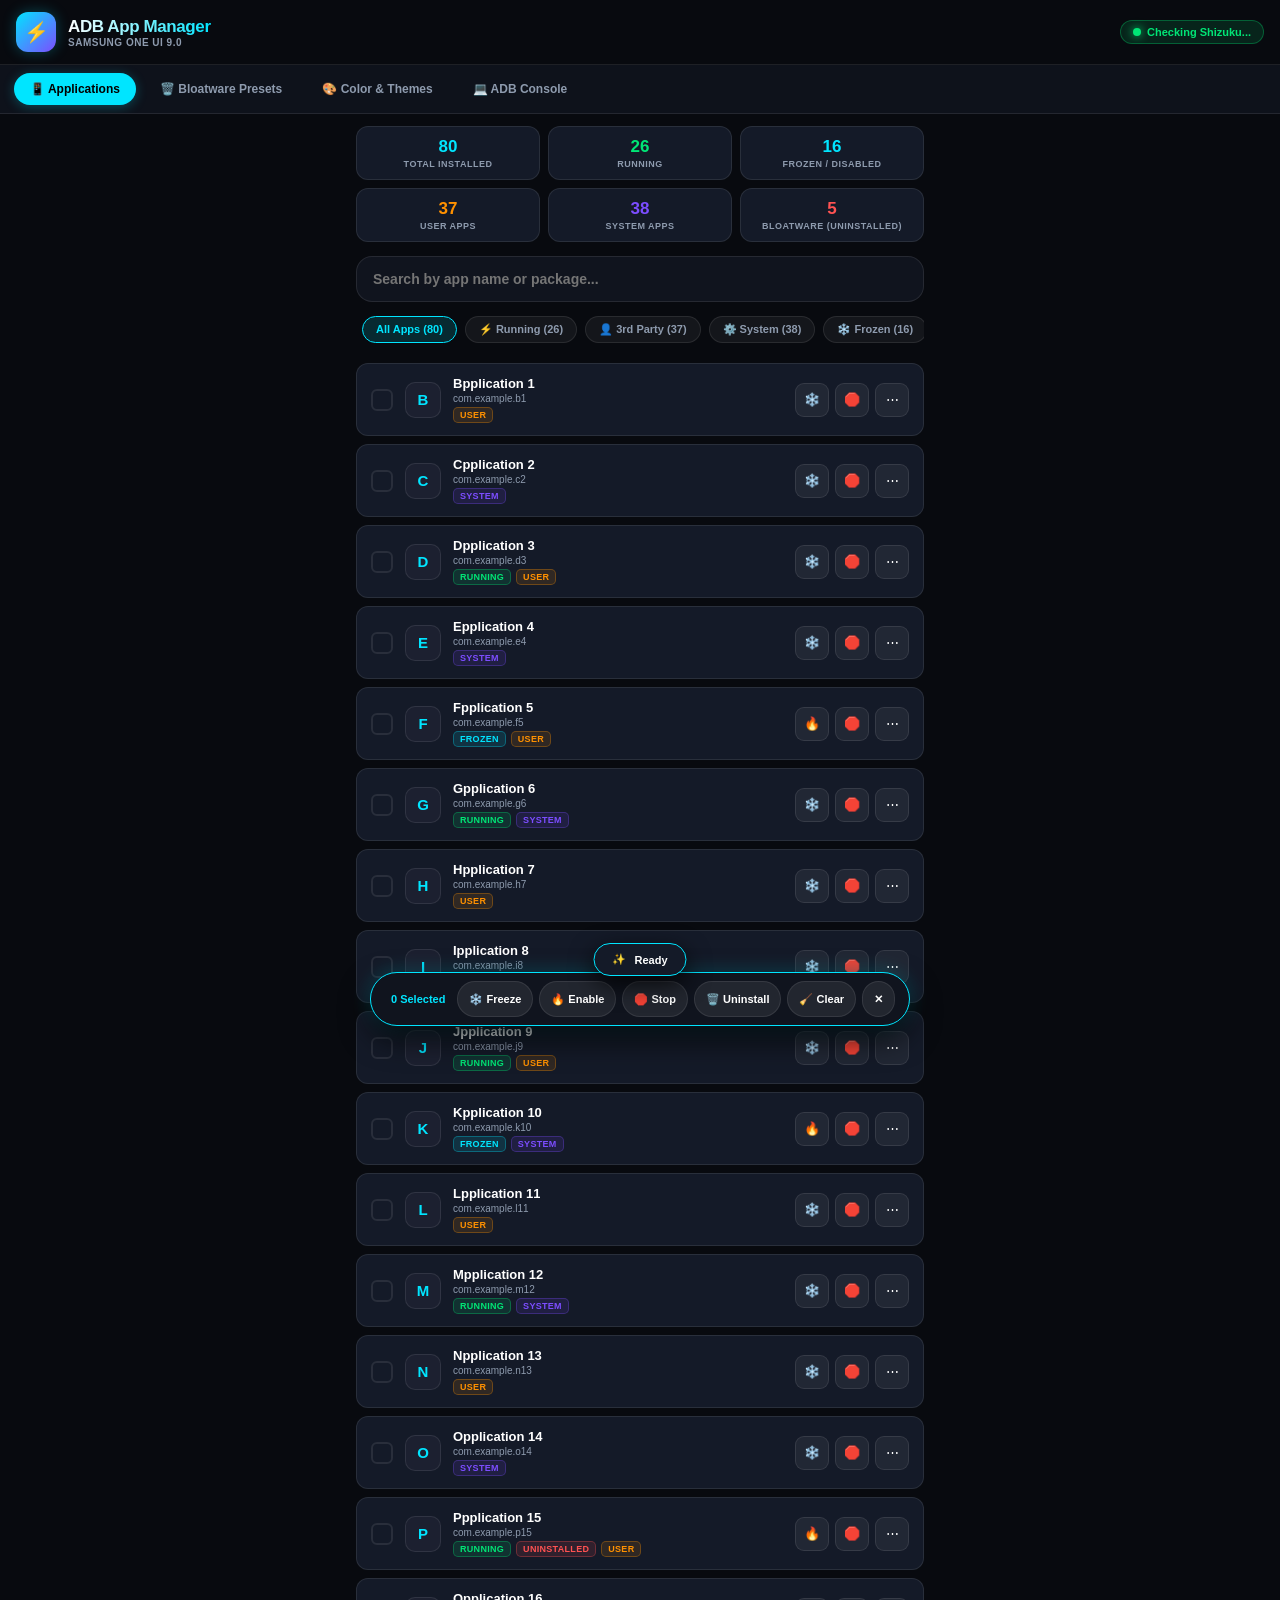
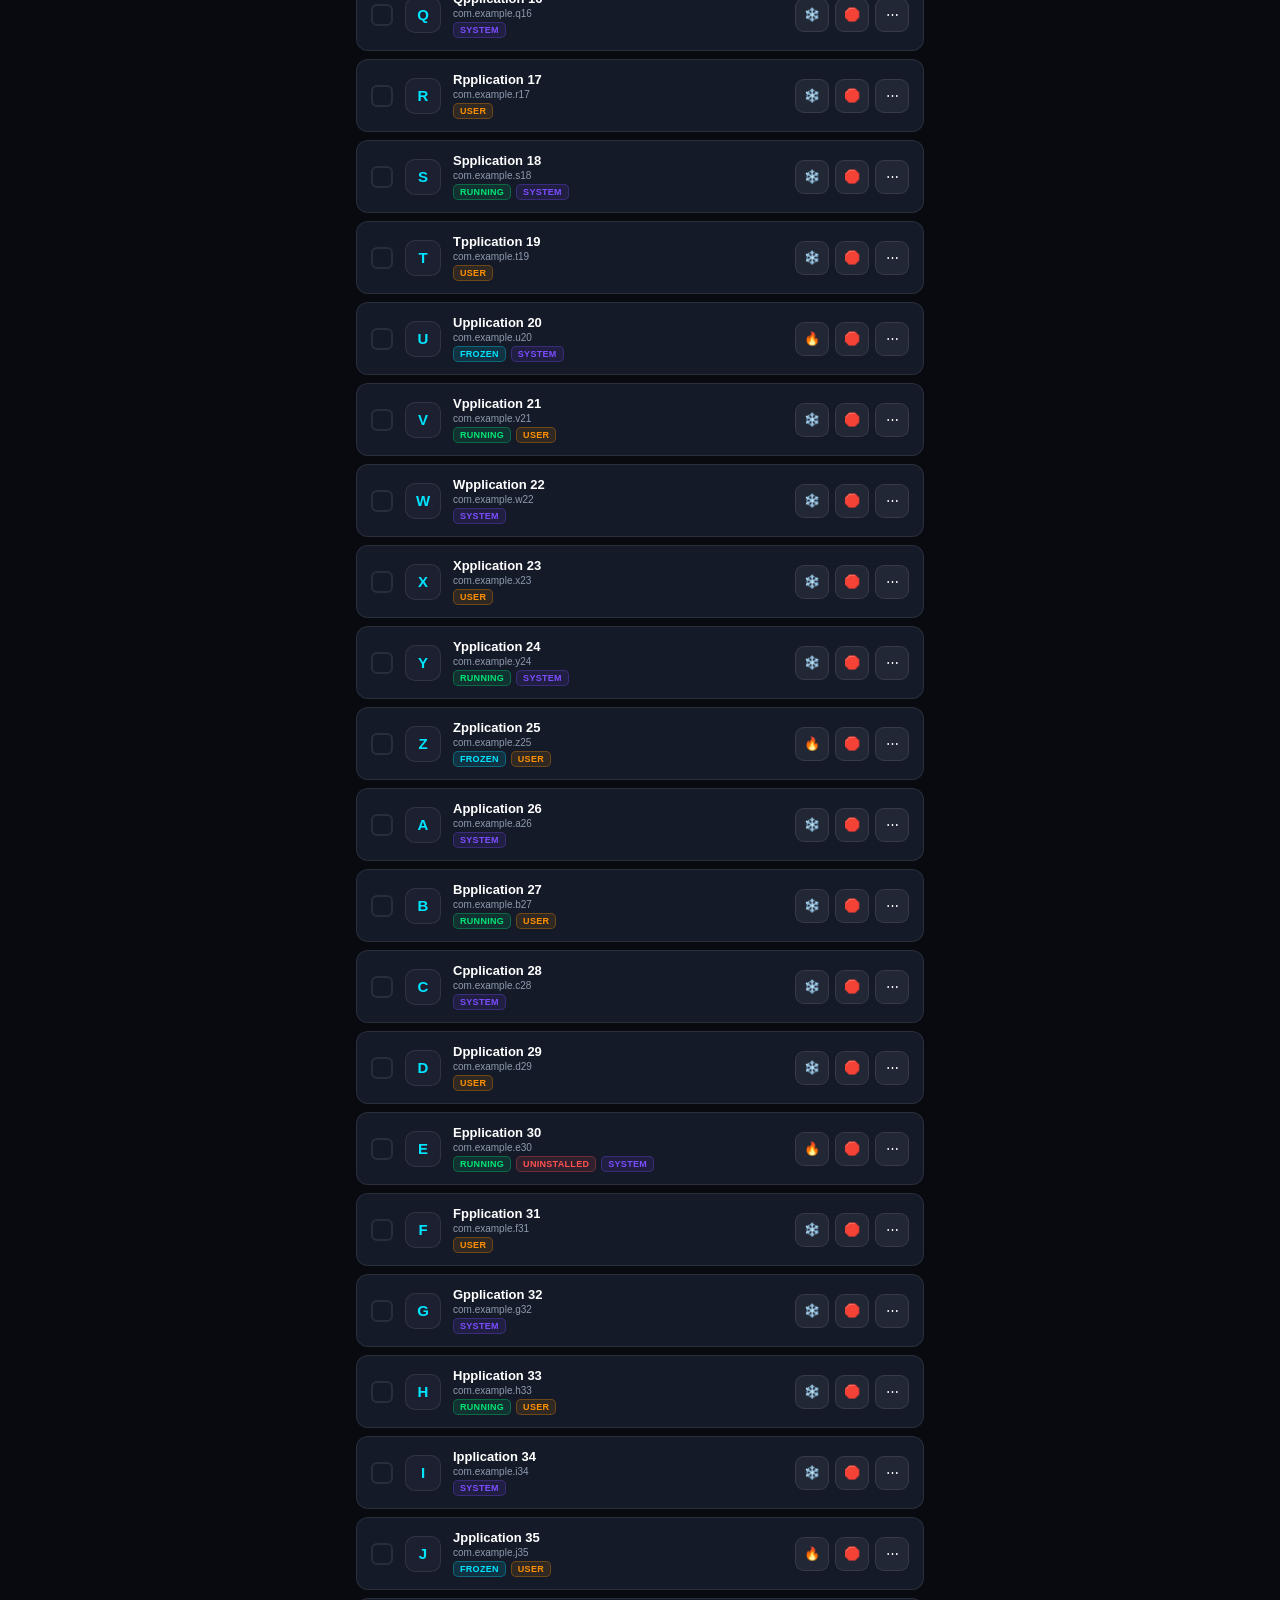
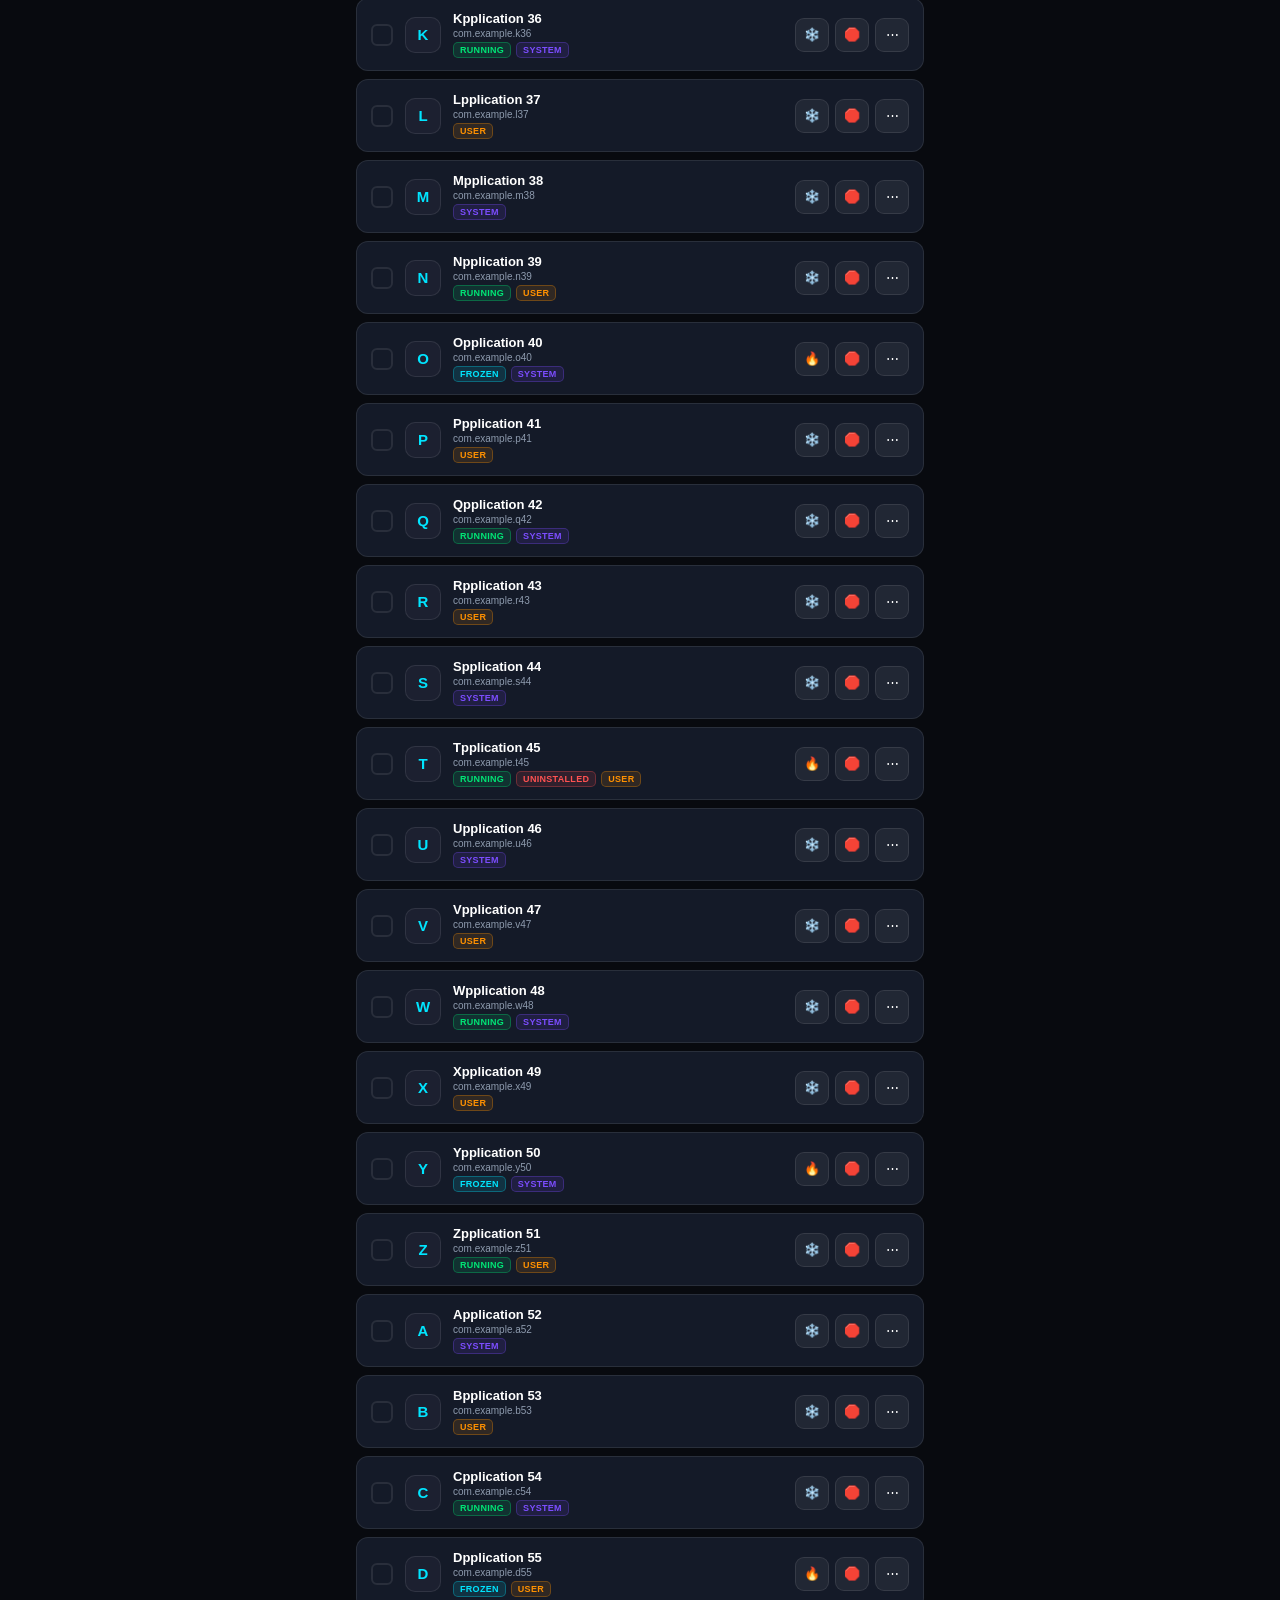
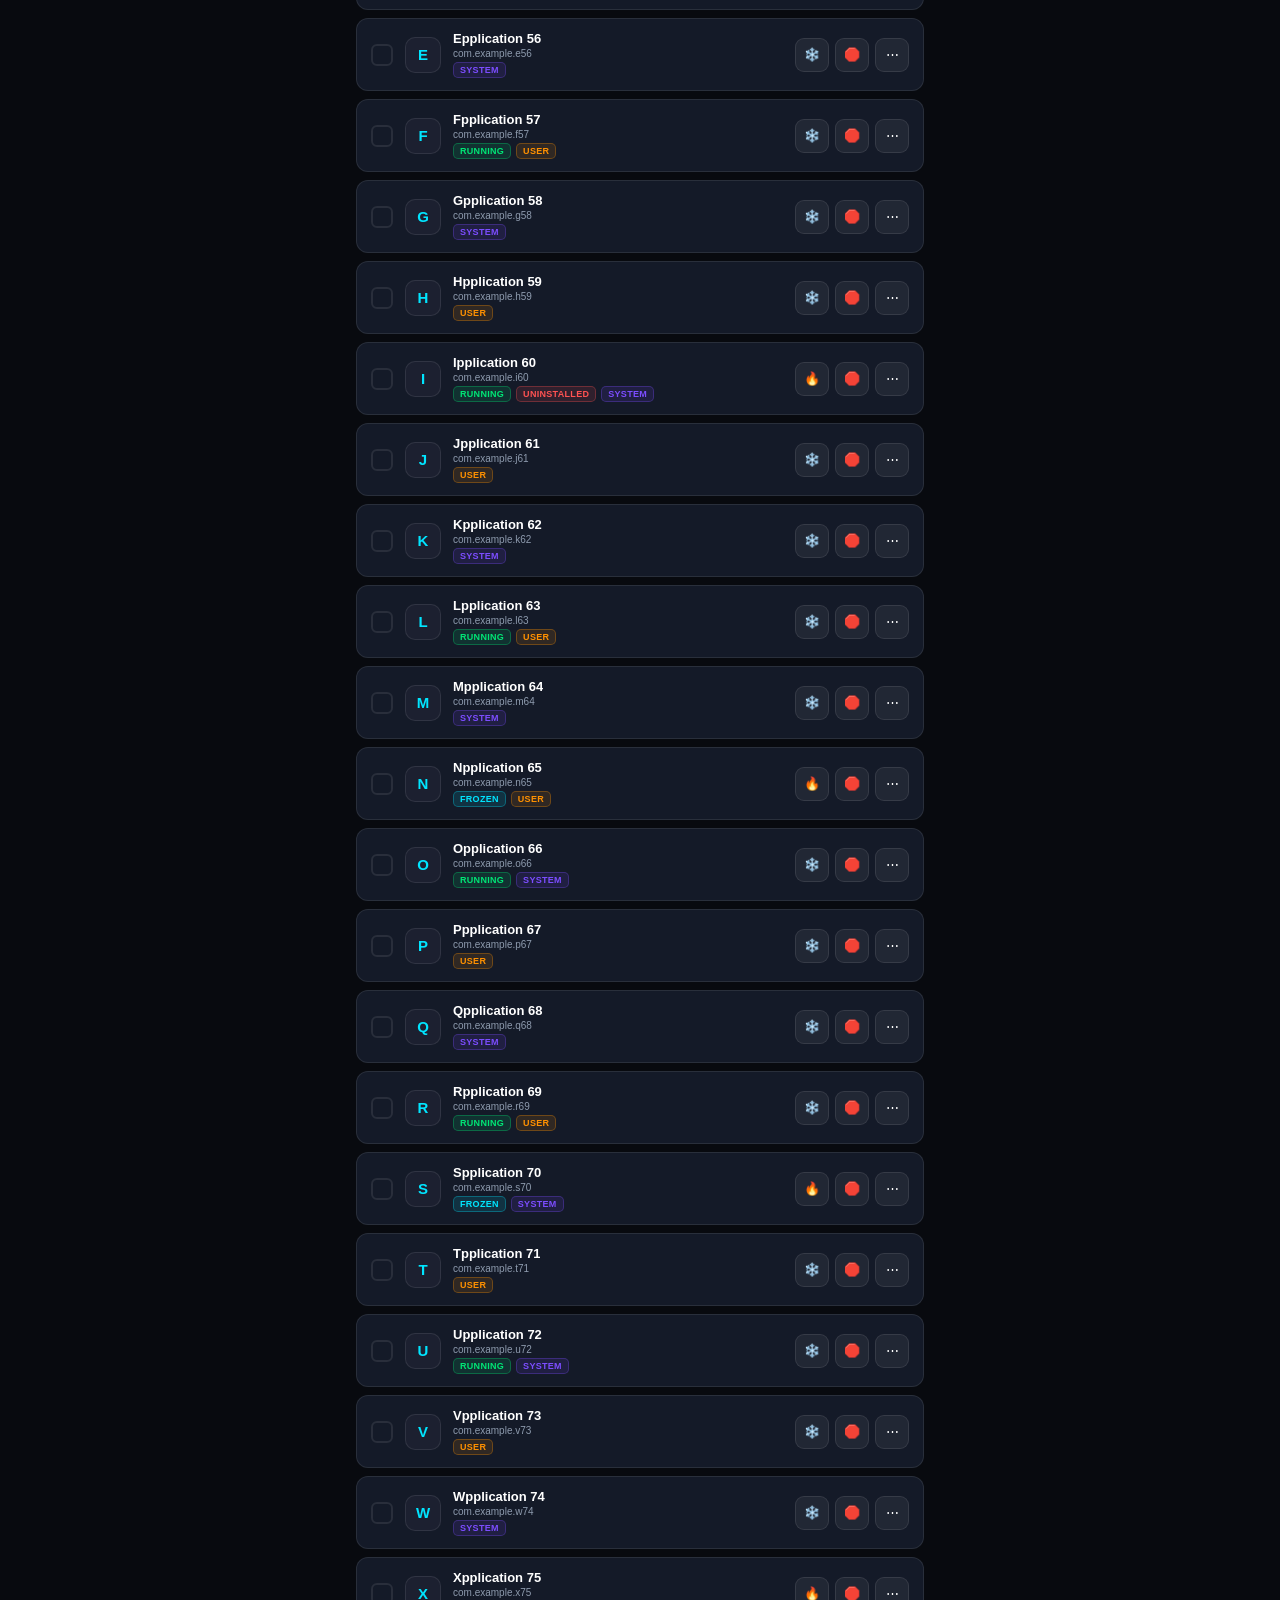
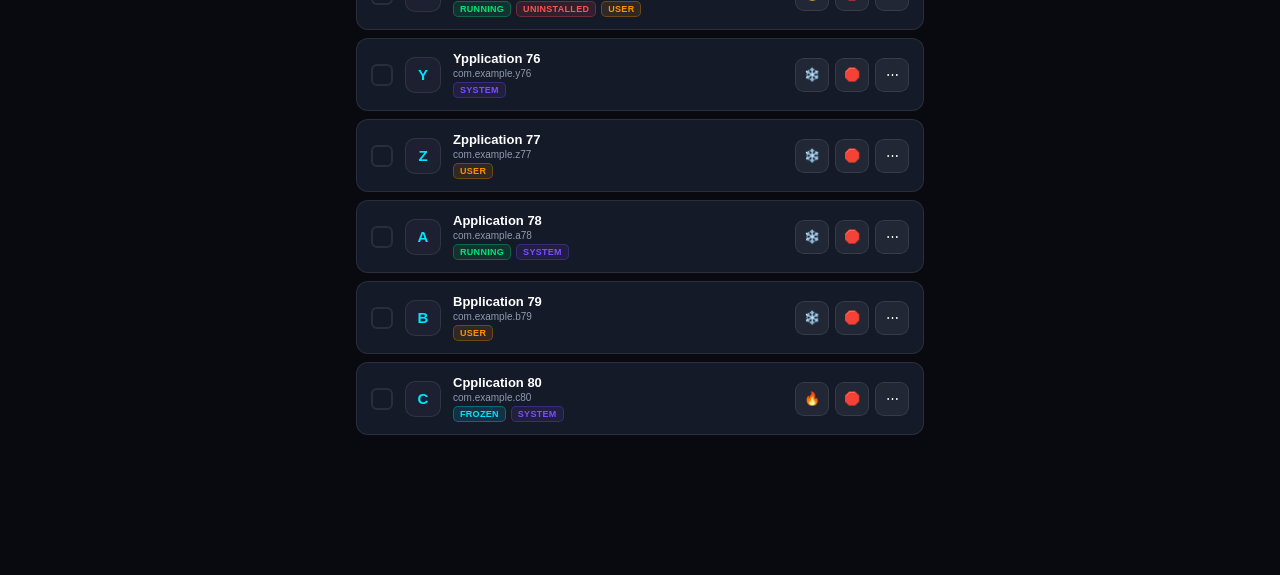
==== commit 565c885b: "feat: Add full horizontal swipe-to-switch ViewPager navigation and pan-x momentum scrolling" ====
--- a/apps/adb-app-manager/assets/index.html
+++ b/apps/adb-app-manager/assets/index.html
@@ -130,17 +130,22 @@
             100% { transform: scale(0.95); opacity: 0.8; }
         }
 
-        /* Top Navigation Tabs */
+        /* Top Navigation Tabs with Momentum Pan-X */
         .tab-bar {
             display: flex;
             background: #0E121B;
             border-bottom: 1px solid var(--border-glass);
             overflow-x: auto;
+            overflow-y: hidden;
+            -webkit-overflow-scrolling: touch;
+            touch-action: pan-x;
+            overscroll-behavior-x: contain;
             scrollbar-width: none;
-            padding: 4px 8px;
+            padding: 6px 10px;
             position: sticky;
             top: 65px;
             z-index: 90;
+            scroll-behavior: smooth;
         }
 
         .tab-bar::-webkit-scrollbar {
@@ -149,7 +154,7 @@
 
         .tab-btn {
             flex: 0 0 auto;
-            padding: 9px 15px;
+            padding: 9px 16px;
             background: none;
             border: none;
             color: var(--text-muted);
@@ -157,11 +162,12 @@
             font-weight: 800;
             cursor: pointer;
             border-radius: 20px;
-            margin: 3px;
+            margin: 2px 4px;
             transition: all 0.2s ease;
             display: flex;
             align-items: center;
             gap: 6px;
+            white-space: nowrap;
         }
 
         .tab-btn.active {
@@ -179,10 +185,29 @@
 
         .view-content {
             display: none;
+            touch-action: pan-y;
         }
 
         .view-content.active {
             display: block;
+        }
+
+        @keyframes slideInRight {
+            from { opacity: 0; transform: translateX(24px); }
+            to { opacity: 1; transform: translateX(0); }
+        }
+
+        @keyframes slideInLeft {
+            from { opacity: 0; transform: translateX(-24px); }
+            to { opacity: 1; transform: translateX(0); }
+        }
+
+        .view-content.slide-left {
+            animation: slideInRight 0.2s cubic-bezier(0.16, 1, 0.3, 1);
+        }
+
+        .view-content.slide-right {
+            animation: slideInLeft 0.2s cubic-bezier(0.16, 1, 0.3, 1);
         }
 
         /* Stats Dashboard Strip */
@@ -264,9 +289,14 @@
             display: flex;
             gap: 8px;
             overflow-x: auto;
+            overflow-y: hidden;
+            -webkit-overflow-scrolling: touch;
+            touch-action: pan-x;
+            overscroll-behavior-x: contain;
             scrollbar-width: none;
-            padding-bottom: 6px;
+            padding: 4px 6px 8px 6px;
             margin-bottom: 12px;
+            scroll-behavior: smooth;
         }
 
         .filter-scroll::-webkit-scrollbar {
@@ -1335,13 +1365,83 @@
             crimson: { accent: '#FF1744', bg: '#000000', card: '#1C080B', running: '#00E676', frozen: '#FF1744', system: '#D50000', bloat: '#FF5252' }
         };
 
-        function switchView(viewName) {
-            document.querySelectorAll('.tab-btn').forEach(b => b.classList.remove('active'));
-            event.currentTarget.classList.add('active');
-            document.querySelectorAll('.view-content').forEach(v => v.classList.remove('active'));
-            document.getElementById('view-' + viewName).classList.add('active');
+        const tabKeys = ['apps', 'bloatware', 'colors', 'terminal'];
+
+        function switchView(viewName, direction = 'none') {
+            const targetIdx = tabKeys.indexOf(viewName);
+            if (targetIdx === -1) return;
+
+            // Update Tab Buttons
+            const tabBtns = document.querySelectorAll('.tab-btn');
+            tabBtns.forEach((b, idx) => {
+                const isActive = (idx === targetIdx);
+                b.classList.toggle('active', isActive);
+                if (isActive) {
+                    b.scrollIntoView({ behavior: 'smooth', inline: 'center', block: 'nearest' });
+                }
+            });
+
+            // Update Views
+            document.querySelectorAll('.view-content').forEach(v => {
+                v.classList.remove('active', 'slide-left', 'slide-right');
+            });
+
+            const activeView = document.getElementById('view-' + viewName);
+            if (activeView) {
+                activeView.classList.add('active');
+                if (direction === 'left') {
+                    activeView.classList.add('slide-left');
+                } else if (direction === 'right') {
+                    activeView.classList.add('slide-right');
+                }
+            }
             haptic();
         }
+
+        // Horizontal Swipe Navigation across Tabs (ViewPager gesture)
+        let touchStartX = 0;
+        let touchStartY = 0;
+        let touchStartTime = 0;
+
+        window.addEventListener('touchstart', (e) => {
+            if (e.touches.length !== 1) return;
+            touchStartX = e.touches[0].clientX;
+            touchStartY = e.touches[0].clientY;
+            touchStartTime = Date.now();
+        }, { passive: true });
+
+        window.addEventListener('touchend', (e) => {
+            if (e.changedTouches.length !== 1) return;
+            const touchEndX = e.changedTouches[0].clientX;
+            const touchEndY = e.changedTouches[0].clientY;
+            const dx = touchEndX - touchStartX;
+            const dy = touchEndY - touchStartY;
+            const dt = Date.now() - touchStartTime;
+
+            // Must be a clean horizontal swipe gesture
+            if (Math.abs(dx) > 55 && Math.abs(dx) > Math.abs(dy) * 1.3 && dt < 600) {
+                const target = e.target;
+                if (target && target.closest && (
+                    target.closest('.filter-scroll') || 
+                    target.closest('.tab-bar') || 
+                    target.closest('.terminal-box') || 
+                    target.closest('input') || 
+                    target.closest('.modal-sheet')
+                )) {
+                    return;
+                }
+
+                const currentActiveView = document.querySelector('.view-content.active');
+                const currentViewId = currentActiveView ? currentActiveView.id.replace('view-', '') : 'apps';
+                const currentIdx = tabKeys.indexOf(currentViewId);
+
+                if (dx < 0 && currentIdx < tabKeys.length - 1) {
+                    switchView(tabKeys[currentIdx + 1], 'left');
+                } else if (dx > 0 && currentIdx > 0) {
+                    switchView(tabKeys[currentIdx - 1], 'right');
+                }
+            }
+        }, { passive: true });
 
         function haptic() {
             if (window.AndroidBridge && window.AndroidBridge.vibrate) {
@@ -1581,6 +1681,7 @@
             if (el) {
                 document.querySelectorAll('.filter-pill').forEach(p => p.classList.remove('active'));
                 el.classList.add('active');
+                el.scrollIntoView({ behavior: 'smooth', inline: 'center', block: 'nearest' });
             }
             haptic();
             renderApps();
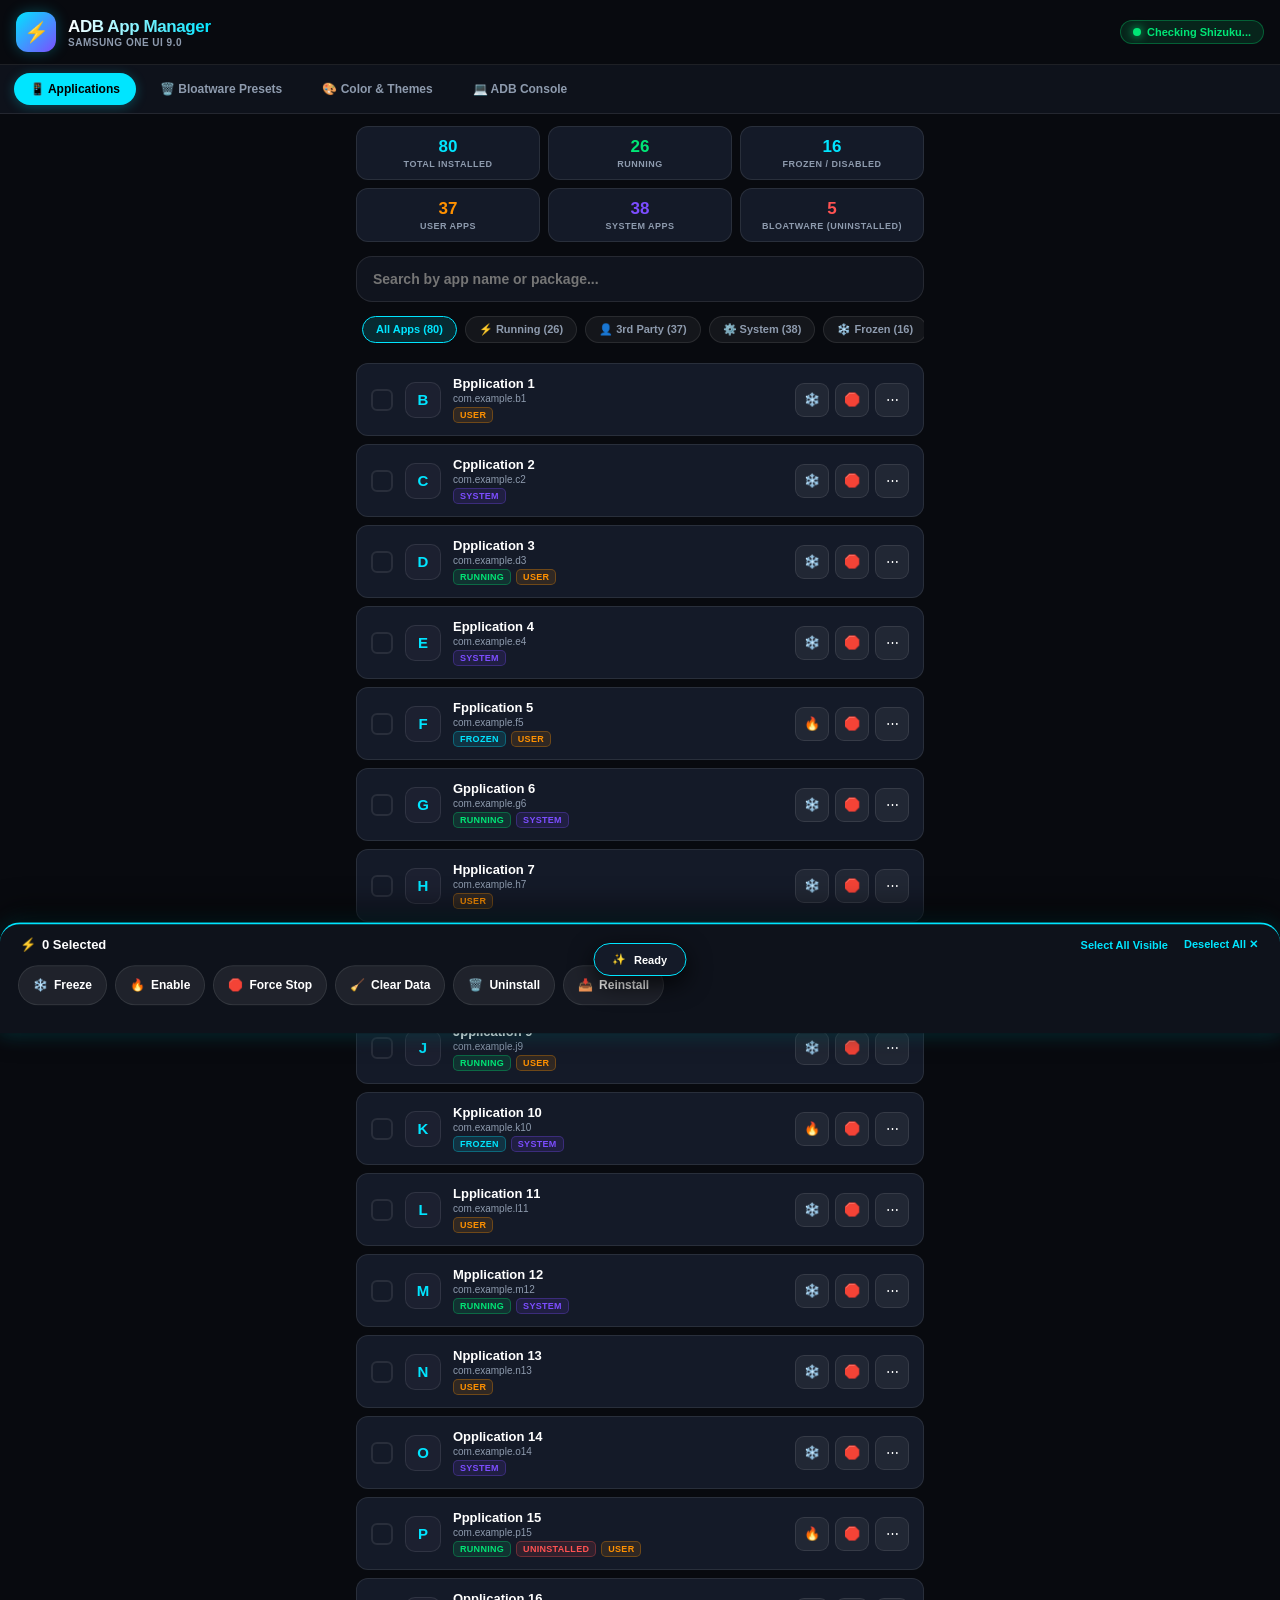
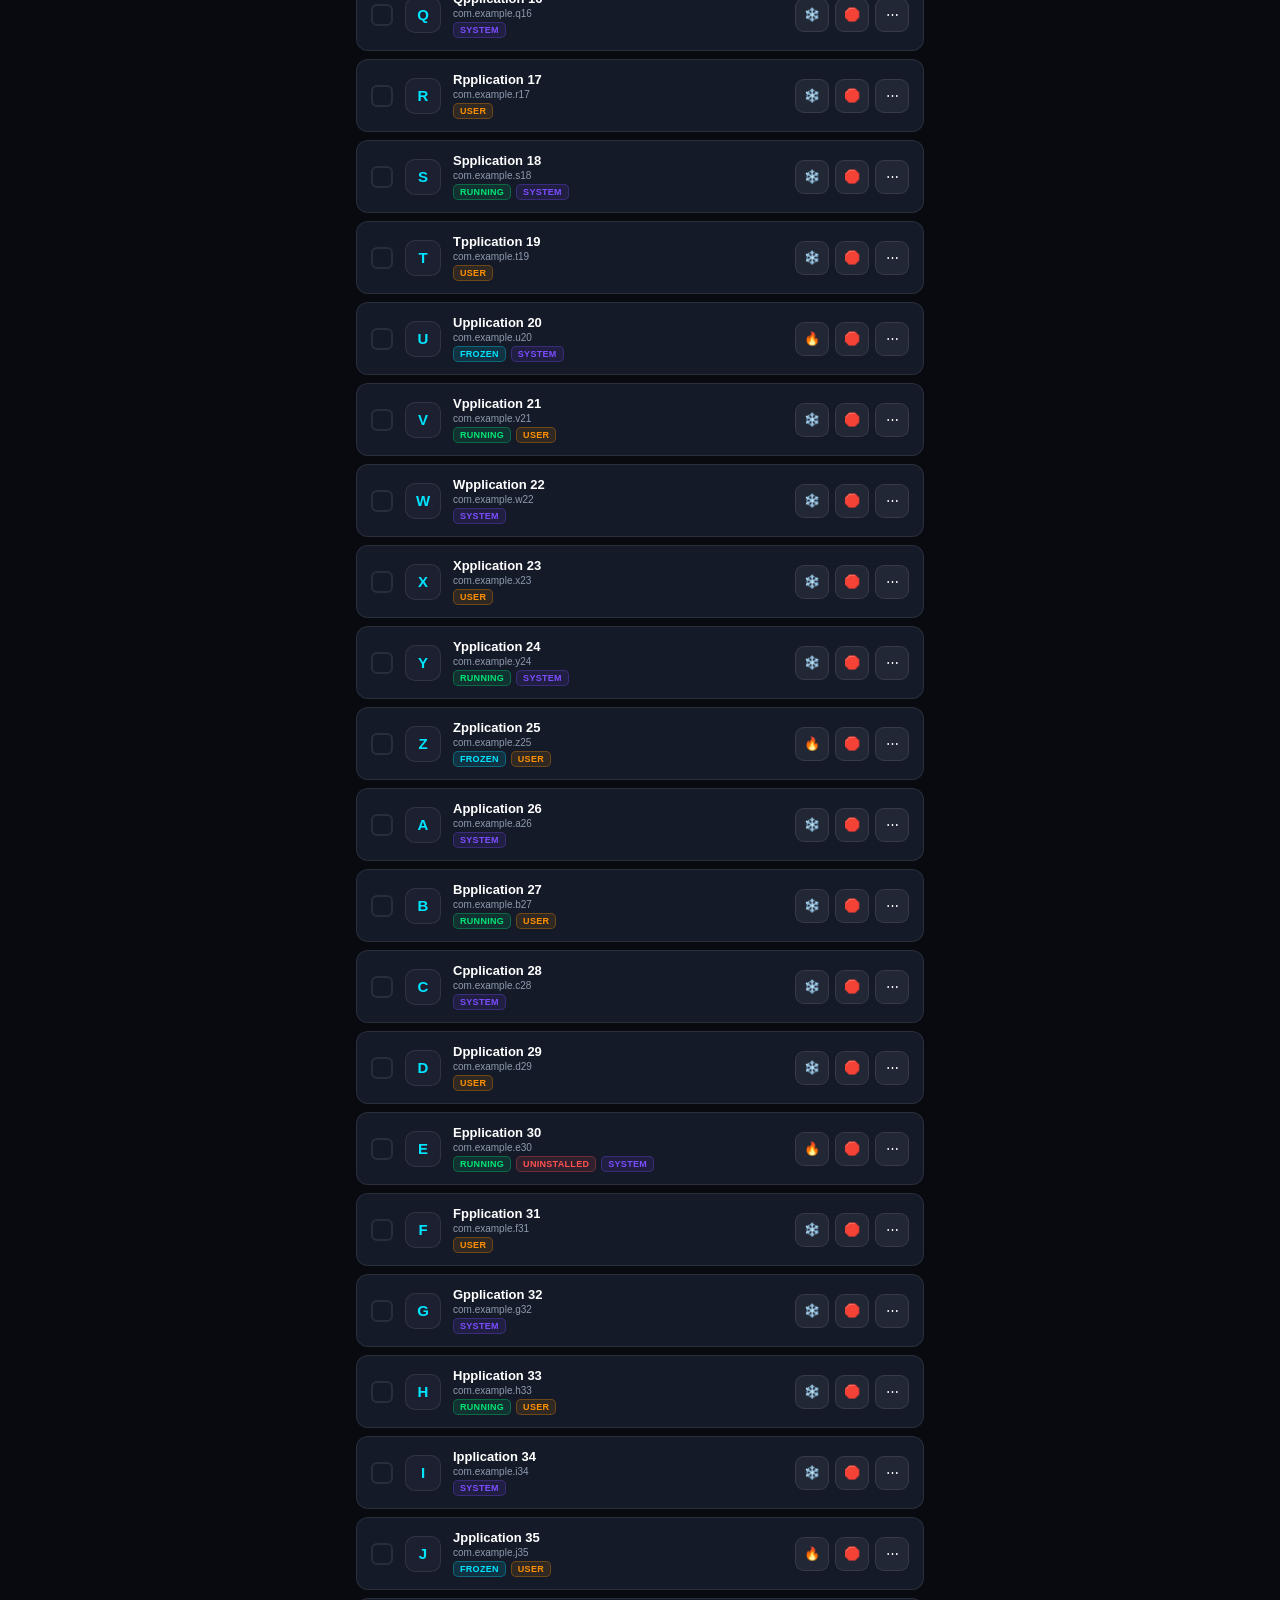
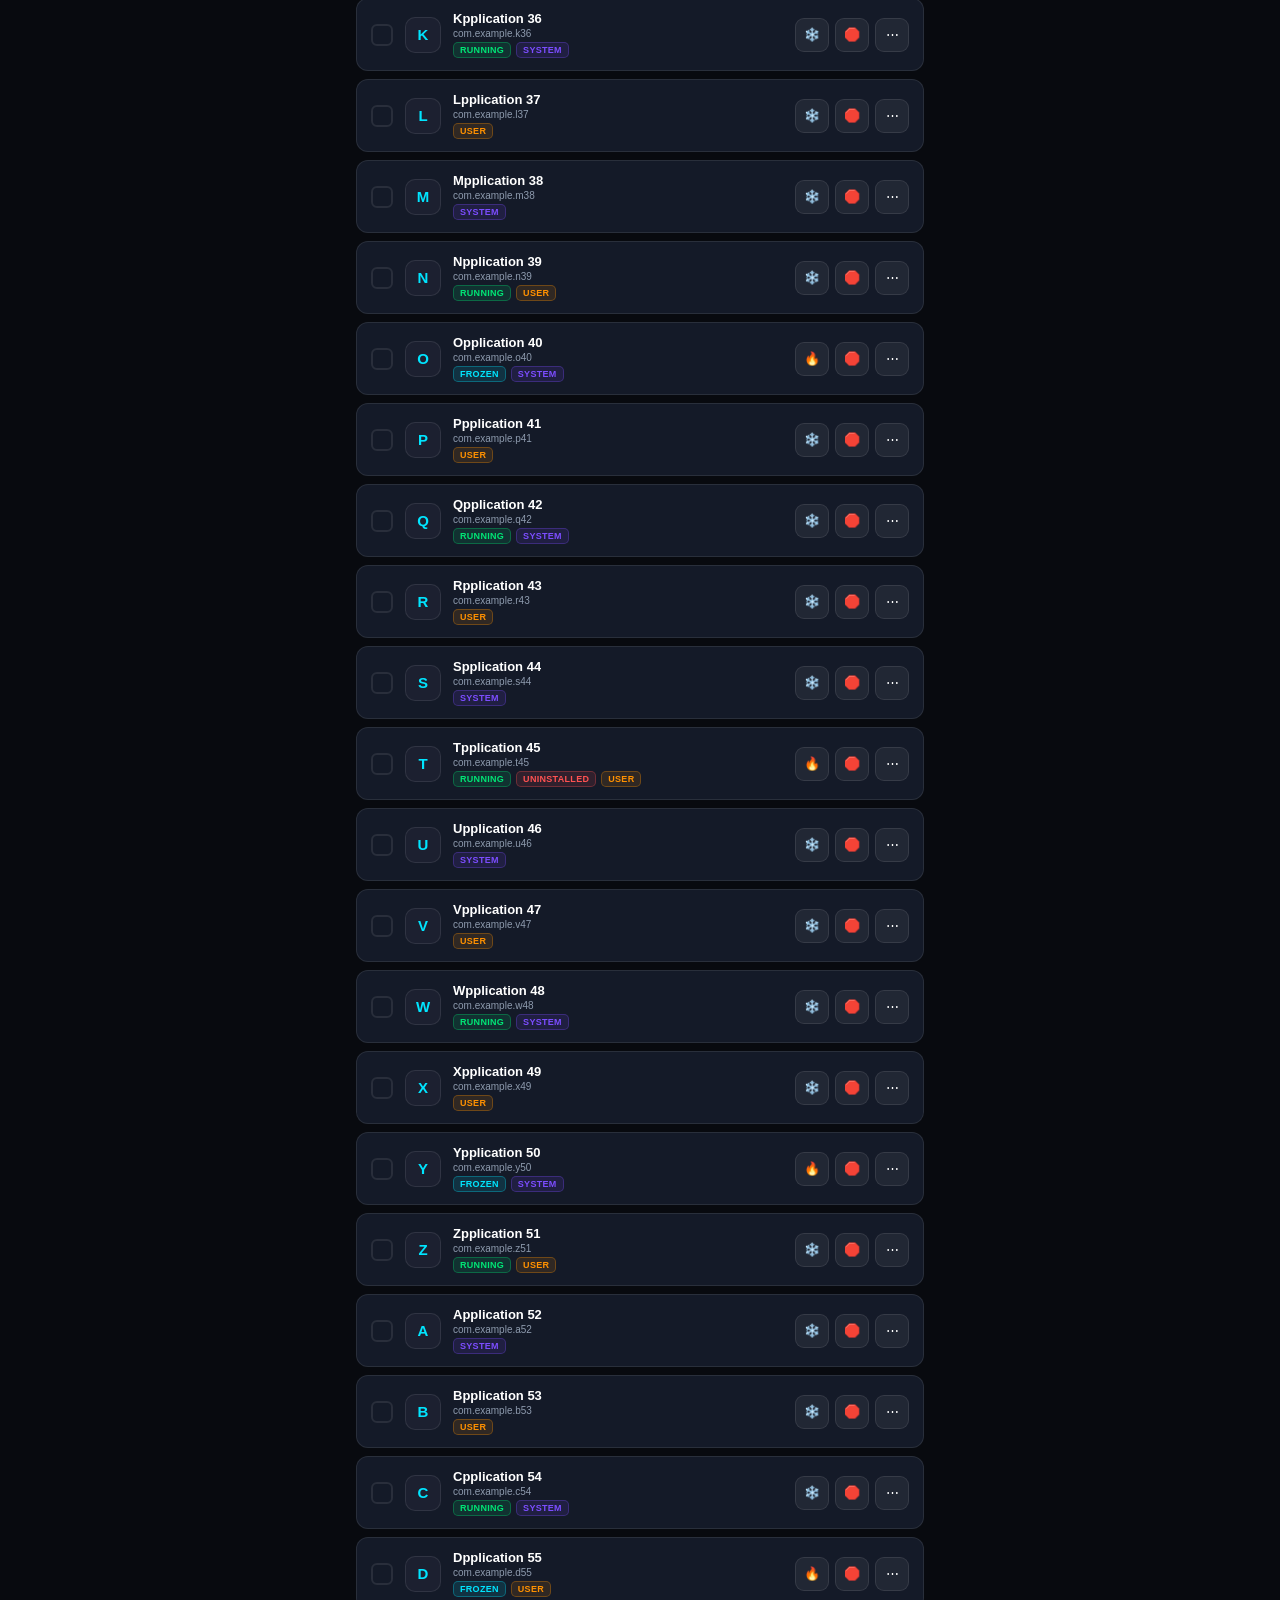
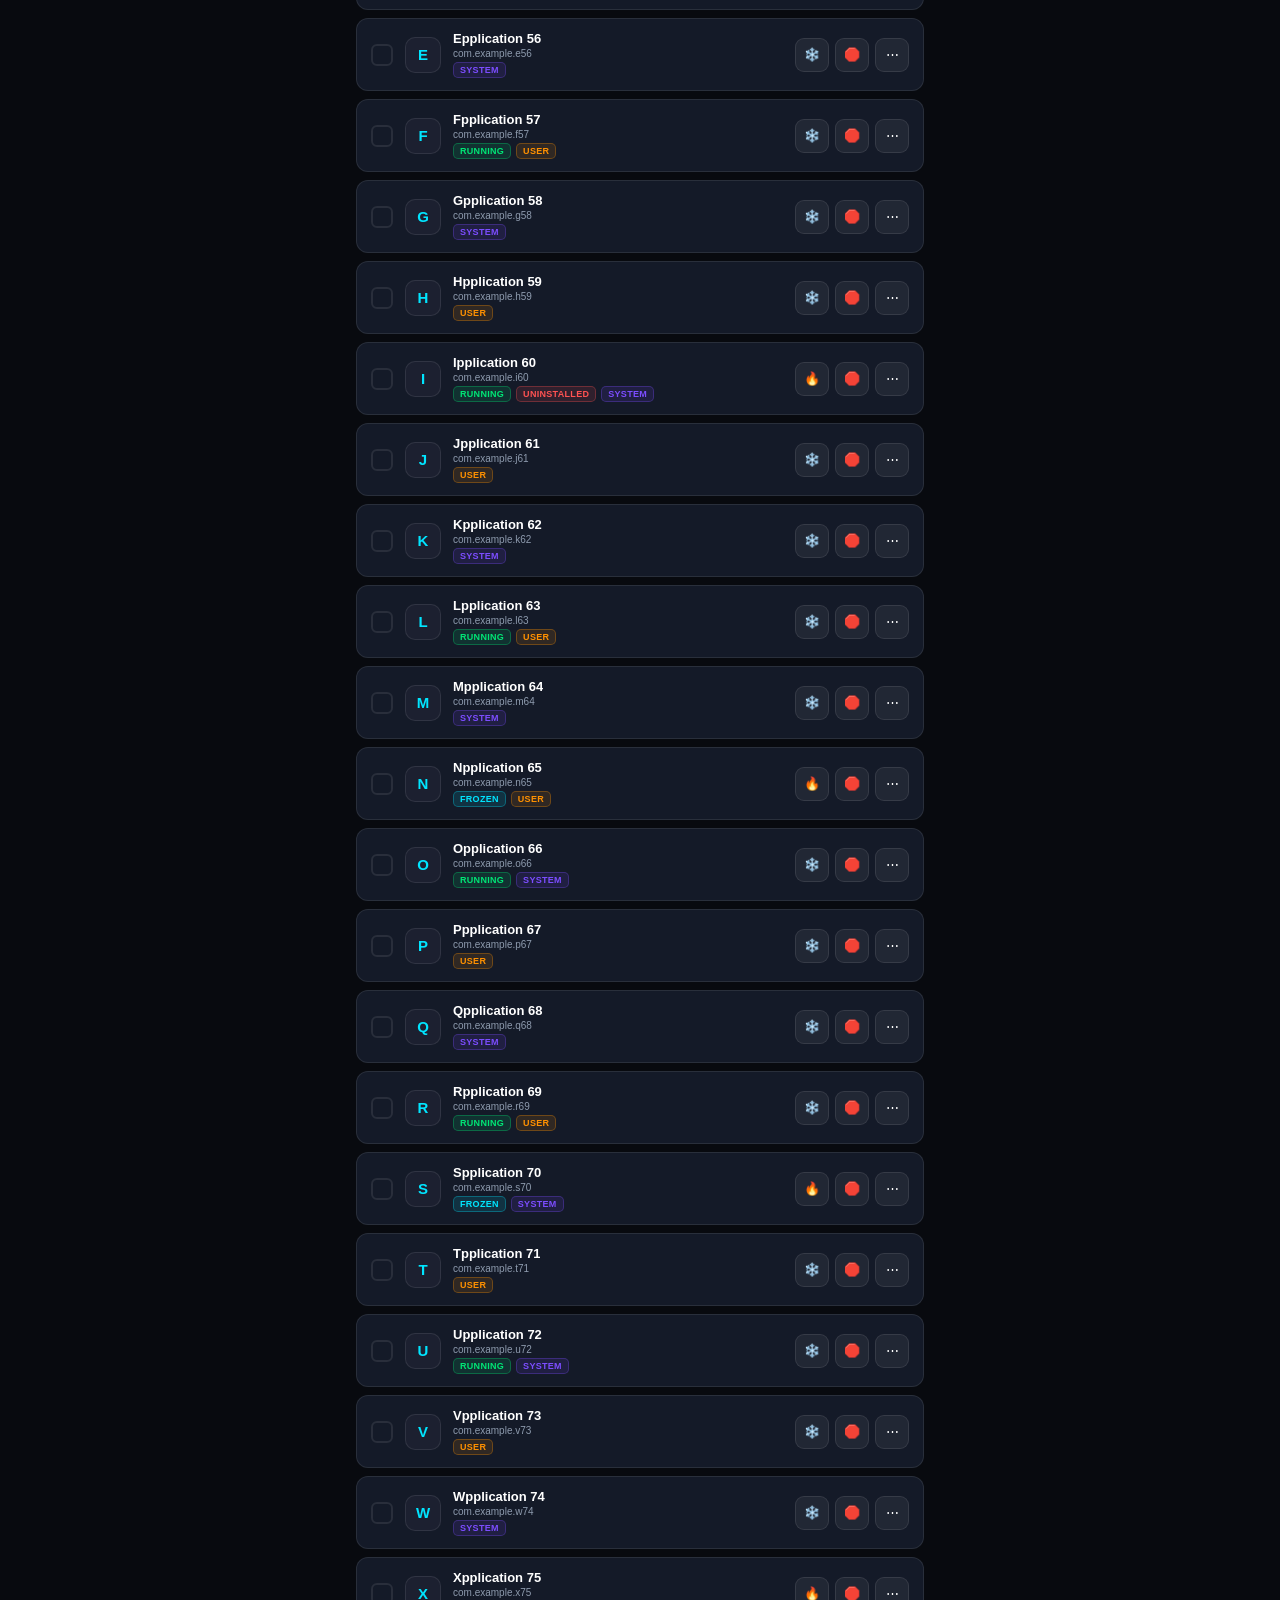
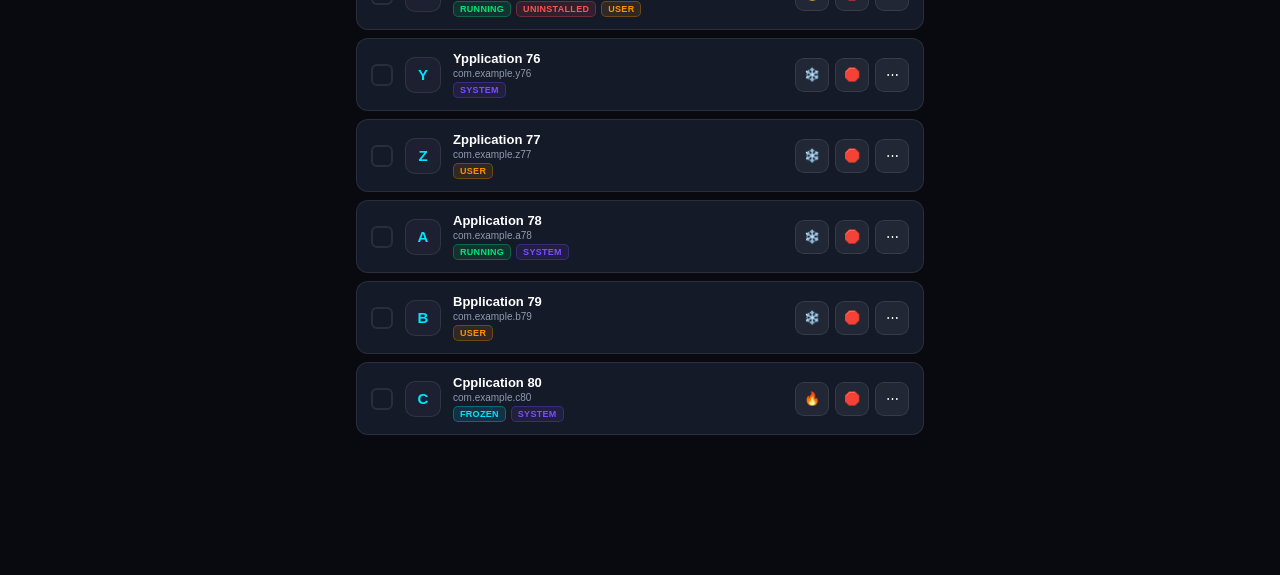
==== commit 60e08bf9: "fix: Redesign batch action bar as a docked One UI bottom sheet with smooth horizontal scrolling" ====
--- a/apps/adb-app-manager/assets/index.html
+++ b/apps/adb-app-manager/assets/index.html
@@ -478,57 +478,99 @@
             color: #000000;
         }
 
-        /* Floating Batch Bar */
-        .floating-batch-bar {
+        /* Docked Batch Action Sheet (One UI Style) */
+        .batch-bottom-sheet {
             position: fixed;
-            bottom: 24px;
-            left: 50%;
-            transform: translateX(-50%) translateY(150px);
-            background: #10141E;
-            border: 1px solid var(--accent);
-            box-shadow: 0 12px 30px rgba(0, 0, 0, 0.8), 0 0 20px var(--accent-glow);
-            border-radius: 30px;
-            padding: 8px 14px;
+            bottom: 0;
+            left: 0;
+            right: 0;
+            background: #0E121B;
+            border-top: 2px solid var(--accent);
+            border-radius: 20px 20px 0 0;
+            box-shadow: 0 -8px 32px rgba(0, 0, 0, 0.85), 0 0 20px var(--accent-glow);
+            padding: 12px 16px 22px 16px;
+            z-index: 200;
+            transform: translateY(120%);
+            transition: transform 0.28s cubic-bezier(0.16, 1, 0.3, 1);
+            touch-action: pan-y;
+        }
+
+        .batch-bottom-sheet.show {
+            transform: translateY(0);
+        }
+
+        .batch-sheet-header {
+            display: flex;
+            align-items: center;
+            justify-content: space-between;
+            margin-bottom: 10px;
+            padding: 0 4px;
+        }
+
+        .batch-sheet-title {
+            font-size: 13px;
+            font-weight: 800;
             display: flex;
             align-items: center;
             gap: 6px;
-            z-index: 180;
-            transition: transform 0.3s cubic-bezier(0.175, 0.885, 0.32, 1.275);
-            max-width: 92vw;
-            overflow-x: auto;
-        }
-
-        .floating-batch-bar.show {
-            transform: translateX(-50%) translateY(0);
-        }
-
-        .batch-count {
-            font-size: 11px;
-            font-weight: 800;
+            color: #FFFFFF;
+        }
+
+        .batch-sheet-tools {
+            display: flex;
+            align-items: center;
+            gap: 12px;
+        }
+
+        .batch-tool-link {
+            background: none;
+            border: none;
             color: var(--accent);
-            padding: 0 6px;
-            white-space: nowrap;
-        }
-
-        .batch-action-btn {
-            height: 36px;
-            padding: 0 11px;
-            background: rgba(255, 255, 255, 0.08);
-            border: 1px solid var(--border-glass);
-            border-radius: 18px;
-            color: #FFFFFF;
             font-size: 11px;
             font-weight: 800;
             cursor: pointer;
-            display: flex;
-            align-items: center;
-            gap: 5px;
+            padding: 2px;
+        }
+
+        .batch-actions-scroll {
+            display: flex;
+            gap: 8px;
+            overflow-x: auto;
+            overflow-y: hidden;
+            -webkit-overflow-scrolling: touch;
+            touch-action: pan-x;
+            overscroll-behavior-x: contain;
+            scrollbar-width: none;
+            padding: 2px 2px 6px 2px;
+            scroll-behavior: smooth;
+        }
+
+        .batch-actions-scroll::-webkit-scrollbar {
+            display: none;
+        }
+
+        .batch-action-pill {
+            flex: 0 0 auto;
+            height: 40px;
+            padding: 0 14px;
+            background: rgba(255, 255, 255, 0.07);
+            border: 1px solid var(--border-glass);
+            border-radius: 20px;
+            color: #FFFFFF;
+            font-size: 12px;
+            font-weight: 800;
+            cursor: pointer;
+            display: flex;
+            align-items: center;
+            gap: 6px;
             white-space: nowrap;
-        }
-
-        .batch-action-btn:active {
+            transition: all 0.15s ease;
+        }
+
+        .batch-action-pill:active {
             background: var(--accent);
             color: #000000;
+            transform: scale(0.97);
         }
 
         /* Color Settings View */
@@ -1251,15 +1293,38 @@
 
     </div>
 
-    <!-- Floating Batch Actions Bar -->
-    <div class="floating-batch-bar" id="floatingBatchBar">
-        <span class="batch-count" id="batchCountText">0 Selected</span>
-        <button class="batch-action-btn" onclick="batchAction('freeze')">❄️ Freeze</button>
-        <button class="batch-action-btn" onclick="batchAction('unfreeze')">🔥 Enable</button>
-        <button class="batch-action-btn" onclick="batchAction('force_stop')">🛑 Stop</button>
-        <button class="batch-action-btn" onclick="batchAction('uninstall')">🗑️ Uninstall</button>
-        <button class="batch-action-btn" onclick="batchAction('clear_data')">🧹 Clear</button>
-        <button class="batch-action-btn" onclick="clearBatchSelection()">✕</button>
+    <!-- Docked Batch Action Sheet -->
+    <div class="batch-bottom-sheet" id="floatingBatchBar">
+        <div class="batch-sheet-header">
+            <div class="batch-sheet-title">
+                <span style="color:var(--accent);">⚡</span>
+                <span id="batchCountText">0 Selected</span>
+            </div>
+            <div class="batch-sheet-tools">
+                <button class="batch-tool-link" onclick="selectAllVisible(true)">Select All Visible</button>
+                <button class="batch-tool-link" onclick="clearBatchSelection()">Deselect All ✕</button>
+            </div>
+        </div>
+        <div class="batch-actions-scroll">
+            <button class="batch-action-pill" onclick="batchAction('freeze')">
+                <span>❄️</span> Freeze
+            </button>
+            <button class="batch-action-pill" onclick="batchAction('unfreeze')">
+                <span>🔥</span> Enable
+            </button>
+            <button class="batch-action-pill" onclick="batchAction('force_stop')">
+                <span>🛑</span> Force Stop
+            </button>
+            <button class="batch-action-pill" onclick="batchAction('clear_data')">
+                <span>🧹</span> Clear Data
+            </button>
+            <button class="batch-action-pill" onclick="batchAction('uninstall')">
+                <span>🗑️</span> Uninstall
+            </button>
+            <button class="batch-action-pill" onclick="batchAction('reinstall')">
+                <span>📥</span> Reinstall
+            </button>
+        </div>
     </div>
 
     <!-- Inspector Modal -->
@@ -1426,7 +1491,8 @@
                     target.closest('.tab-bar') || 
                     target.closest('.terminal-box') || 
                     target.closest('input') || 
-                    target.closest('.modal-sheet')
+                    target.closest('.modal-sheet') ||
+                    target.closest('.batch-bottom-sheet')
                 )) {
                     return;
                 }
@@ -1624,6 +1690,19 @@
                 card.classList.toggle('selected', selectedPkgs.has(pkg));
                 card.querySelector('.app-checkbox').innerText = selectedPkgs.has(pkg) ? '✓' : '';
             }
+        }
+
+        function selectAllVisible(select) {
+            filteredApps.forEach(app => {
+                if (select) {
+                    selectedPkgs.add(app.pkg);
+                } else {
+                    selectedPkgs.delete(app.pkg);
+                }
+            });
+            updateBatchBar();
+            renderApps();
+            haptic();
         }
 
         function updateBatchBar() {
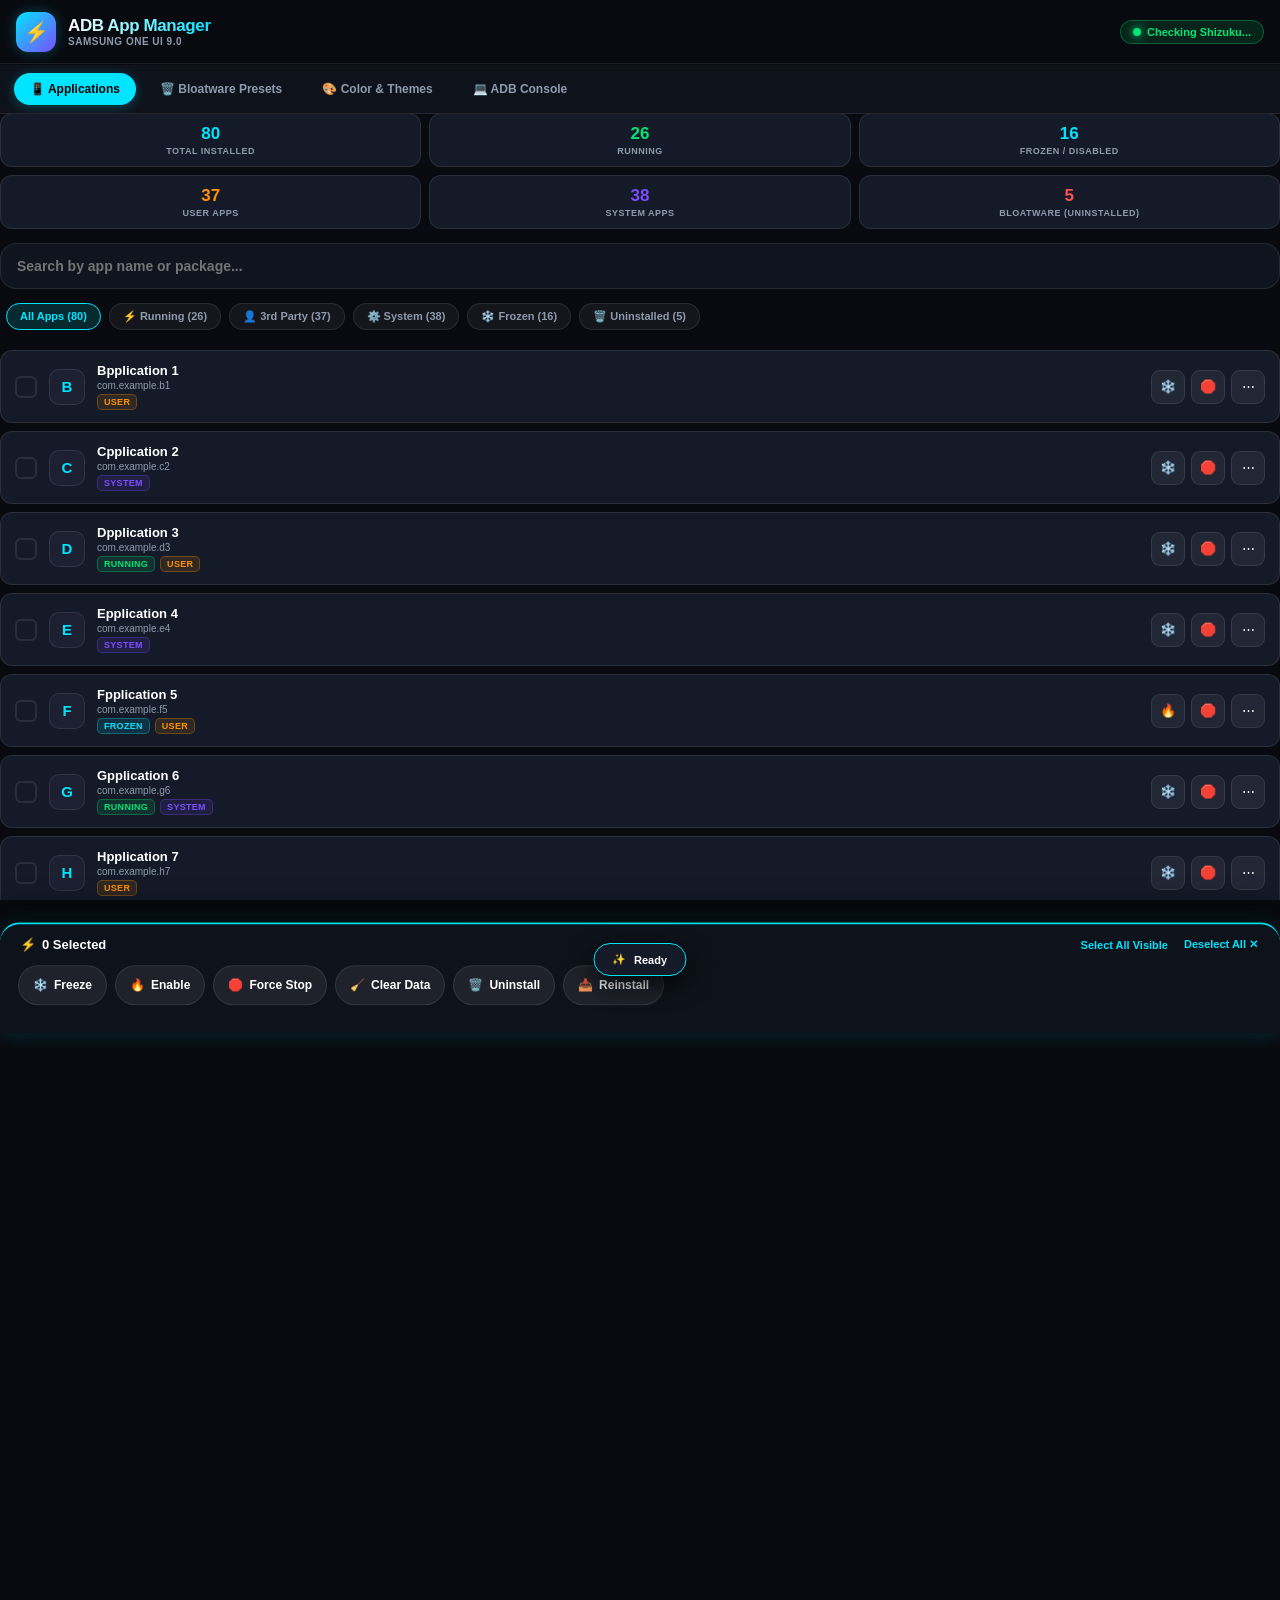
==== commit a4d552bc: "feat: Implement true native hardware ViewPager with physical horizontal scroll-snap across all tabs" ====
--- a/apps/adb-app-manager/assets/index.html
+++ b/apps/adb-app-manager/assets/index.html
@@ -39,30 +39,29 @@
             font-family: -apple-system, BlinkMacSystemFont, "Segoe UI", Roboto, "Helvetica Neue", Arial, sans-serif;
         }
 
-        html {
-            background-color: var(--bg-base);
-        }
-
-        body {
+        html, body {
+            margin: 0;
+            padding: 0;
             background-color: var(--bg-base);
             color: var(--text-main);
-            padding: 0 0 120px 0;
-            min-height: 100vh;
+            overflow: hidden;
+            height: 100vh;
+            height: 100dvh;
             -webkit-user-select: none;
             user-select: none;
+            touch-action: pan-x pan-y;
         }
 
         /* Top Sticky Header */
         .app-header {
-            position: sticky;
-            top: 0;
-            z-index: 100;
+            height: 64px;
             background: #080A0F;
             border-bottom: 1px solid var(--border-glass);
             padding: 12px 16px;
             display: flex;
             align-items: center;
             justify-content: space-between;
+            flex-shrink: 0;
         }
 
         .brand-box {
@@ -183,14 +182,9 @@
             margin: 0 auto;
         }
 
-        .view-content {
-            display: none;
-            touch-action: pan-y;
-        }
-
-        .view-content.active {
-            display: block;
-        }
+        
+
+        
 
         @keyframes slideInRight {
             from { opacity: 0; transform: translateX(24px); }
@@ -202,13 +196,9 @@
             to { opacity: 1; transform: translateX(0); }
         }
 
-        .view-content.slide-left {
-            animation: slideInRight 0.2s cubic-bezier(0.16, 1, 0.3, 1);
-        }
-
-        .view-content.slide-right {
-            animation: slideInLeft 0.2s cubic-bezier(0.16, 1, 0.3, 1);
-        }
+        
+
+        
 
         /* Stats Dashboard Strip */
         .stats-grid {
@@ -991,10 +981,10 @@
         <button class="tab-btn" onclick="switchView('terminal')">💻 ADB Console</button>
     </nav>
 
-    <div class="container">
+    <div class="viewpager-track" id="viewpagerTrack">
 
         <!-- VIEW 1: APPLICATIONS LIST -->
-        <section id="view-apps" class="view-content active">
+        <section id="view-apps" class="view-page">
             
             <!-- Live Statistics Grid -->
             <div class="stats-grid">
@@ -1051,7 +1041,7 @@
         </section>
 
         <!-- VIEW 2: BLOATWARE PRESETS -->
-        <section id="view-bloatware" class="view-content">
+        <section id="view-bloatware" class="view-page">
             <div style="margin-bottom:14px;">
                 <h3 style="font-size:15px; font-weight:800; margin-bottom:4px;">One-Tap Bloatware Manager</h3>
                 <p style="font-size:11px; color:var(--text-muted);">Batch debloat safe OEM & carrier background services.</p>
@@ -1108,7 +1098,7 @@
         </section>
 
         <!-- VIEW 3: COLOR & THEMES CUSTOMIZER -->
-        <section id="view-colors" class="view-content">
+        <section id="view-colors" class="view-page">
             <div class="color-card">
                 <div class="color-card-title">🎨 Curated Theme Palettes</div>
                 <div class="color-card-subtitle">Choose from luxury dark and high-contrast color schemes</div>
@@ -1259,7 +1249,7 @@
         </section>
 
         <!-- VIEW 4: ADB CONSOLE -->
-        <section id="view-terminal" class="view-content">
+        <section id="view-terminal" class="view-page">
             <div class="bloat-card" style="margin-bottom:14px; border-color:var(--accent);">
                 <div class="bloat-header">
                     <div>
@@ -1269,7 +1259,8 @@
                     <button class="bloat-btn" onclick="handleShizukuTap()">Authorize</button>
                 </div>
                 <div style="display:flex; gap:8px; margin-top:8px;">
-                    <button class="apps-tool-btn" onclick="checkShizuku(); showToast('Checked Shizuku status', '🔍');">Check Status</button>
+                    <button class="apps-tool-btn" onclick="checkShizuku();
+            initViewPager(); showToast('Checked Shizuku status', '🔍');">Check Status</button>
                     <button class="apps-tool-btn" onclick="document.getElementById('termCmd').value = 'id'; runTerminalCmd();">Test UID (id)</button>
                     <button class="apps-tool-btn" onclick="document.getElementById('termCmd').value = 'pm list packages -s | head -n 10'; runTerminalCmd();">Sample PM</button>
                 </div>
@@ -1431,83 +1422,55 @@
         };
 
         const tabKeys = ['apps', 'bloatware', 'colors', 'terminal'];
-
-        function switchView(viewName, direction = 'none') {
-            const targetIdx = tabKeys.indexOf(viewName);
-            if (targetIdx === -1) return;
-
-            // Update Tab Buttons
+        let currentTabIdx = 0;
+        let isProgrammaticScroll = false;
+
+        function initViewPager() {
+            const track = document.getElementById('viewpagerTrack');
+            if (!track) return;
+
+            let scrollTimer;
+            track.addEventListener('scroll', () => {
+                if (isProgrammaticScroll) return;
+                clearTimeout(scrollTimer);
+                scrollTimer = setTimeout(() => {
+                    const pageW = track.clientWidth || window.innerWidth;
+                    const newIdx = Math.round(track.scrollLeft / pageW);
+                    if (newIdx !== currentTabIdx && newIdx >= 0 && newIdx < tabKeys.length) {
+                        currentTabIdx = newIdx;
+                        updateActiveTabUI(newIdx);
+                        haptic();
+                    }
+                }, 40);
+            }, { passive: true });
+        }
+
+        function updateActiveTabUI(idx) {
             const tabBtns = document.querySelectorAll('.tab-btn');
-            tabBtns.forEach((b, idx) => {
-                const isActive = (idx === targetIdx);
+            tabBtns.forEach((b, i) => {
+                const isActive = (i === idx);
                 b.classList.toggle('active', isActive);
                 if (isActive) {
                     b.scrollIntoView({ behavior: 'smooth', inline: 'center', block: 'nearest' });
                 }
             });
-
-            // Update Views
-            document.querySelectorAll('.view-content').forEach(v => {
-                v.classList.remove('active', 'slide-left', 'slide-right');
-            });
-
-            const activeView = document.getElementById('view-' + viewName);
-            if (activeView) {
-                activeView.classList.add('active');
-                if (direction === 'left') {
-                    activeView.classList.add('slide-left');
-                } else if (direction === 'right') {
-                    activeView.classList.add('slide-right');
-                }
+        }
+
+        function switchView(tabKey) {
+            const targetIdx = tabKeys.indexOf(tabKey);
+            if (targetIdx === -1) return;
+            currentTabIdx = targetIdx;
+            updateActiveTabUI(targetIdx);
+
+            const track = document.getElementById('viewpagerTrack');
+            if (track) {
+                isProgrammaticScroll = true;
+                const pageW = track.clientWidth || window.innerWidth;
+                track.scrollTo({ left: targetIdx * pageW, behavior: 'smooth' });
+                setTimeout(() => { isProgrammaticScroll = false; }, 350);
             }
             haptic();
         }
-
-        // Horizontal Swipe Navigation across Tabs (ViewPager gesture)
-        let touchStartX = 0;
-        let touchStartY = 0;
-        let touchStartTime = 0;
-
-        window.addEventListener('touchstart', (e) => {
-            if (e.touches.length !== 1) return;
-            touchStartX = e.touches[0].clientX;
-            touchStartY = e.touches[0].clientY;
-            touchStartTime = Date.now();
-        }, { passive: true });
-
-        window.addEventListener('touchend', (e) => {
-            if (e.changedTouches.length !== 1) return;
-            const touchEndX = e.changedTouches[0].clientX;
-            const touchEndY = e.changedTouches[0].clientY;
-            const dx = touchEndX - touchStartX;
-            const dy = touchEndY - touchStartY;
-            const dt = Date.now() - touchStartTime;
-
-            // Must be a clean horizontal swipe gesture
-            if (Math.abs(dx) > 55 && Math.abs(dx) > Math.abs(dy) * 1.3 && dt < 600) {
-                const target = e.target;
-                if (target && target.closest && (
-                    target.closest('.filter-scroll') || 
-                    target.closest('.tab-bar') || 
-                    target.closest('.terminal-box') || 
-                    target.closest('input') || 
-                    target.closest('.modal-sheet') ||
-                    target.closest('.batch-bottom-sheet')
-                )) {
-                    return;
-                }
-
-                const currentActiveView = document.querySelector('.view-content.active');
-                const currentViewId = currentActiveView ? currentActiveView.id.replace('view-', '') : 'apps';
-                const currentIdx = tabKeys.indexOf(currentViewId);
-
-                if (dx < 0 && currentIdx < tabKeys.length - 1) {
-                    switchView(tabKeys[currentIdx + 1], 'left');
-                } else if (dx > 0 && currentIdx > 0) {
-                    switchView(tabKeys[currentIdx - 1], 'right');
-                }
-            }
-        }, { passive: true });
 
         function haptic() {
             if (window.AndroidBridge && window.AndroidBridge.vibrate) {
@@ -1562,6 +1525,7 @@
         // Initialize App
         function initApp() {
             checkShizuku();
+            initViewPager();
 
             if (window.AndroidBridge) {
                 const sysInfoStr = window.AndroidBridge.getSystemInfo();
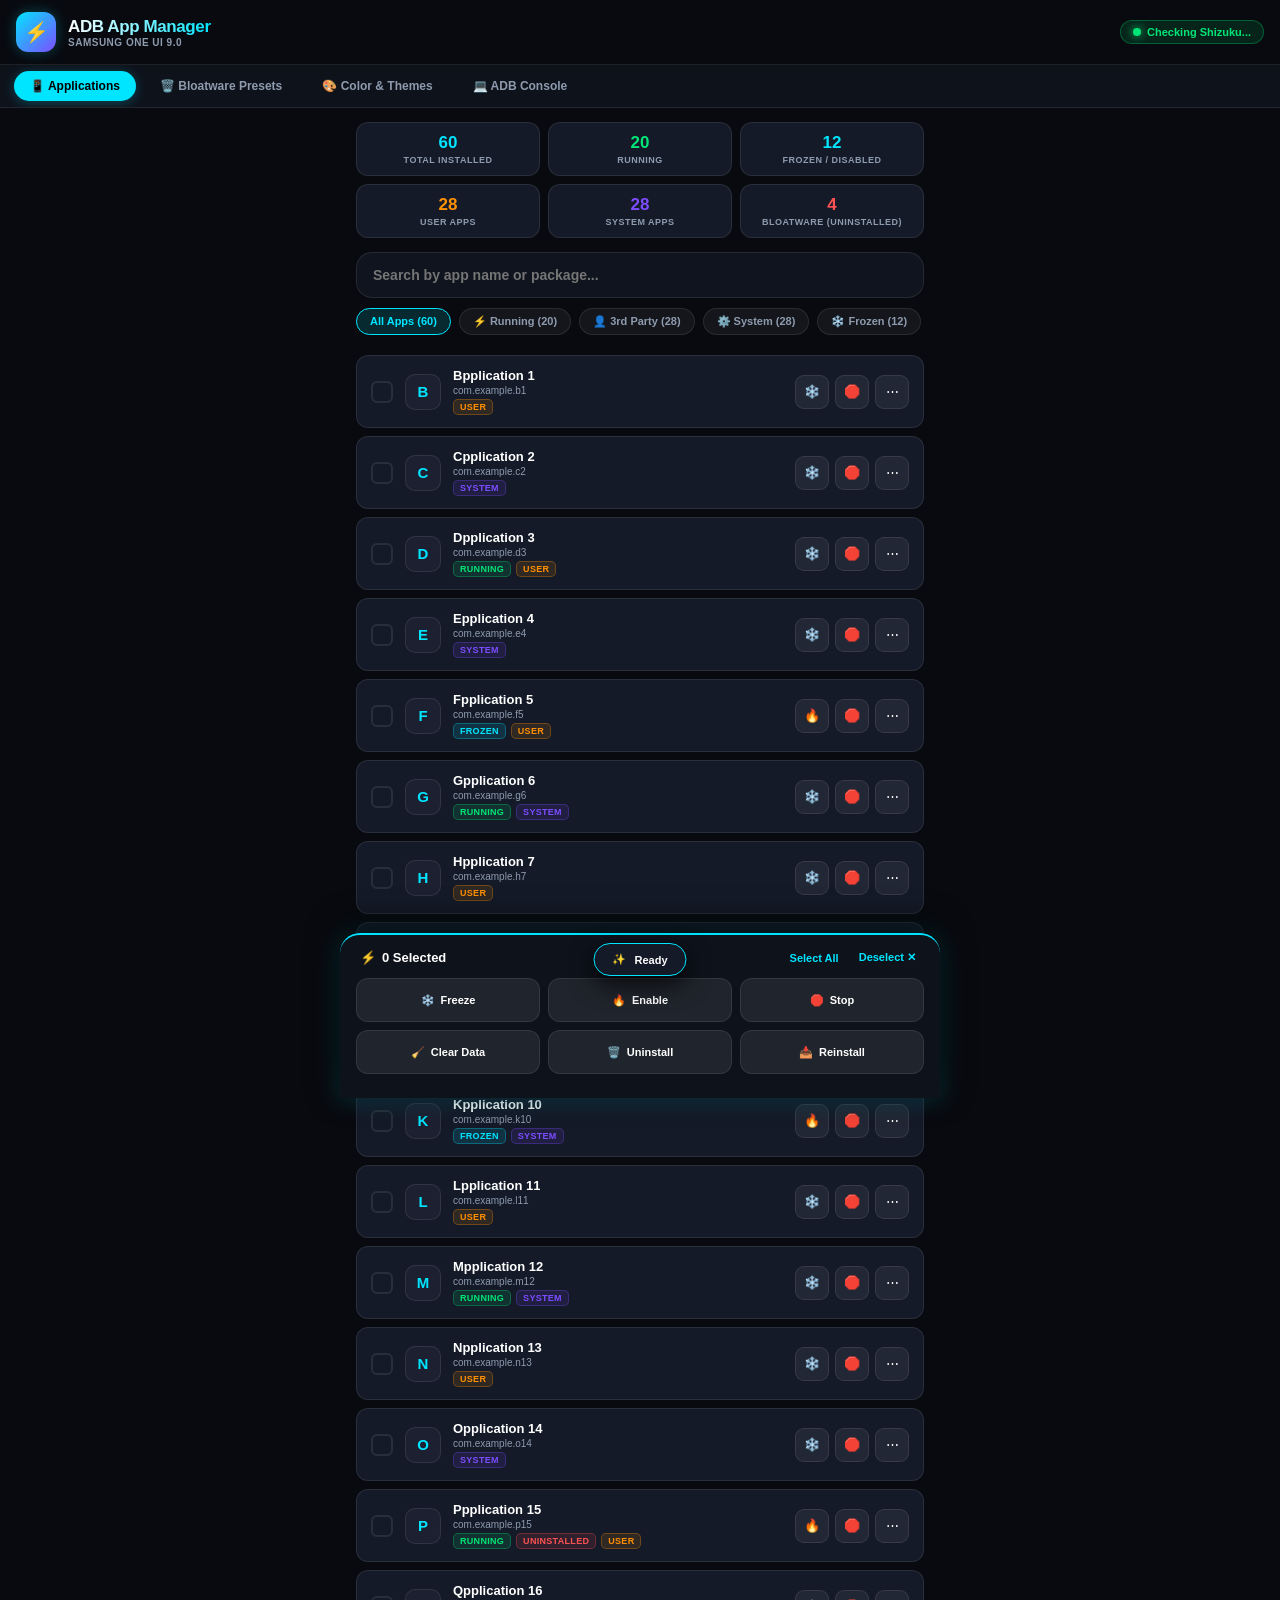
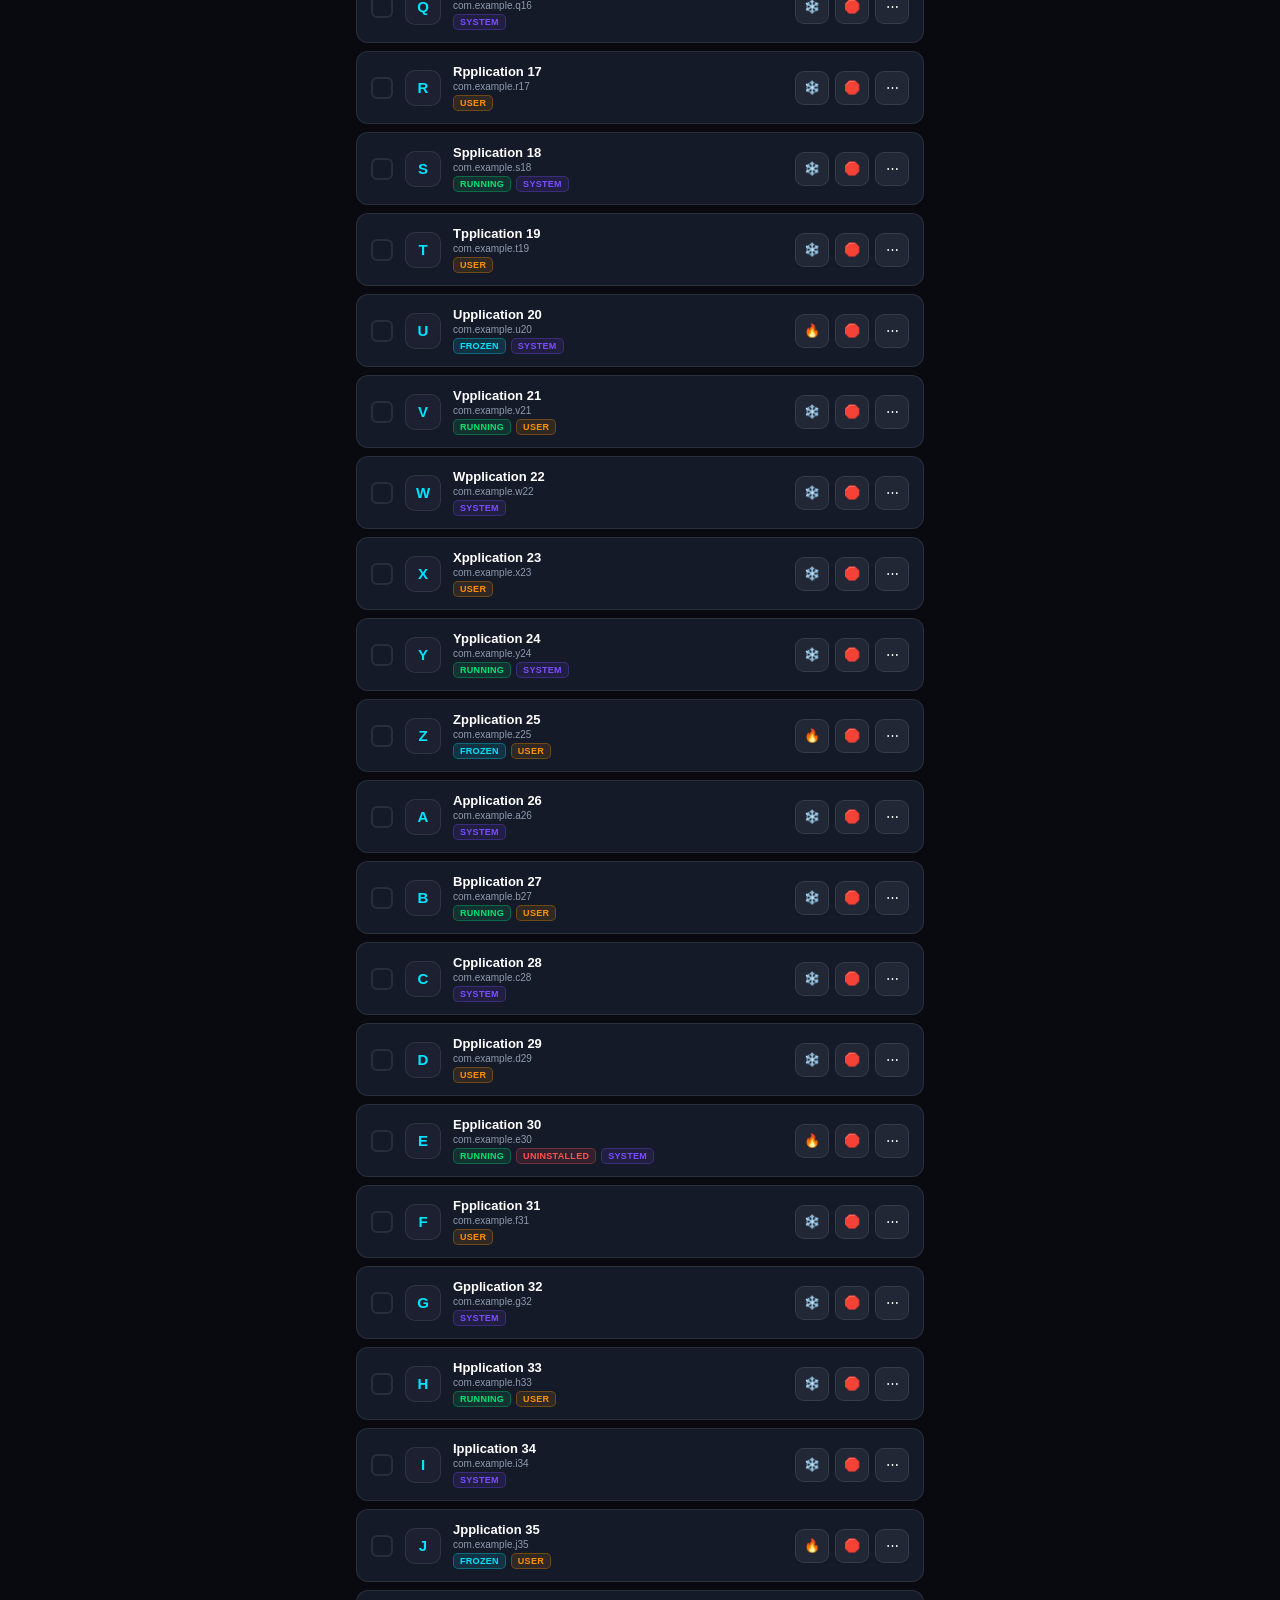
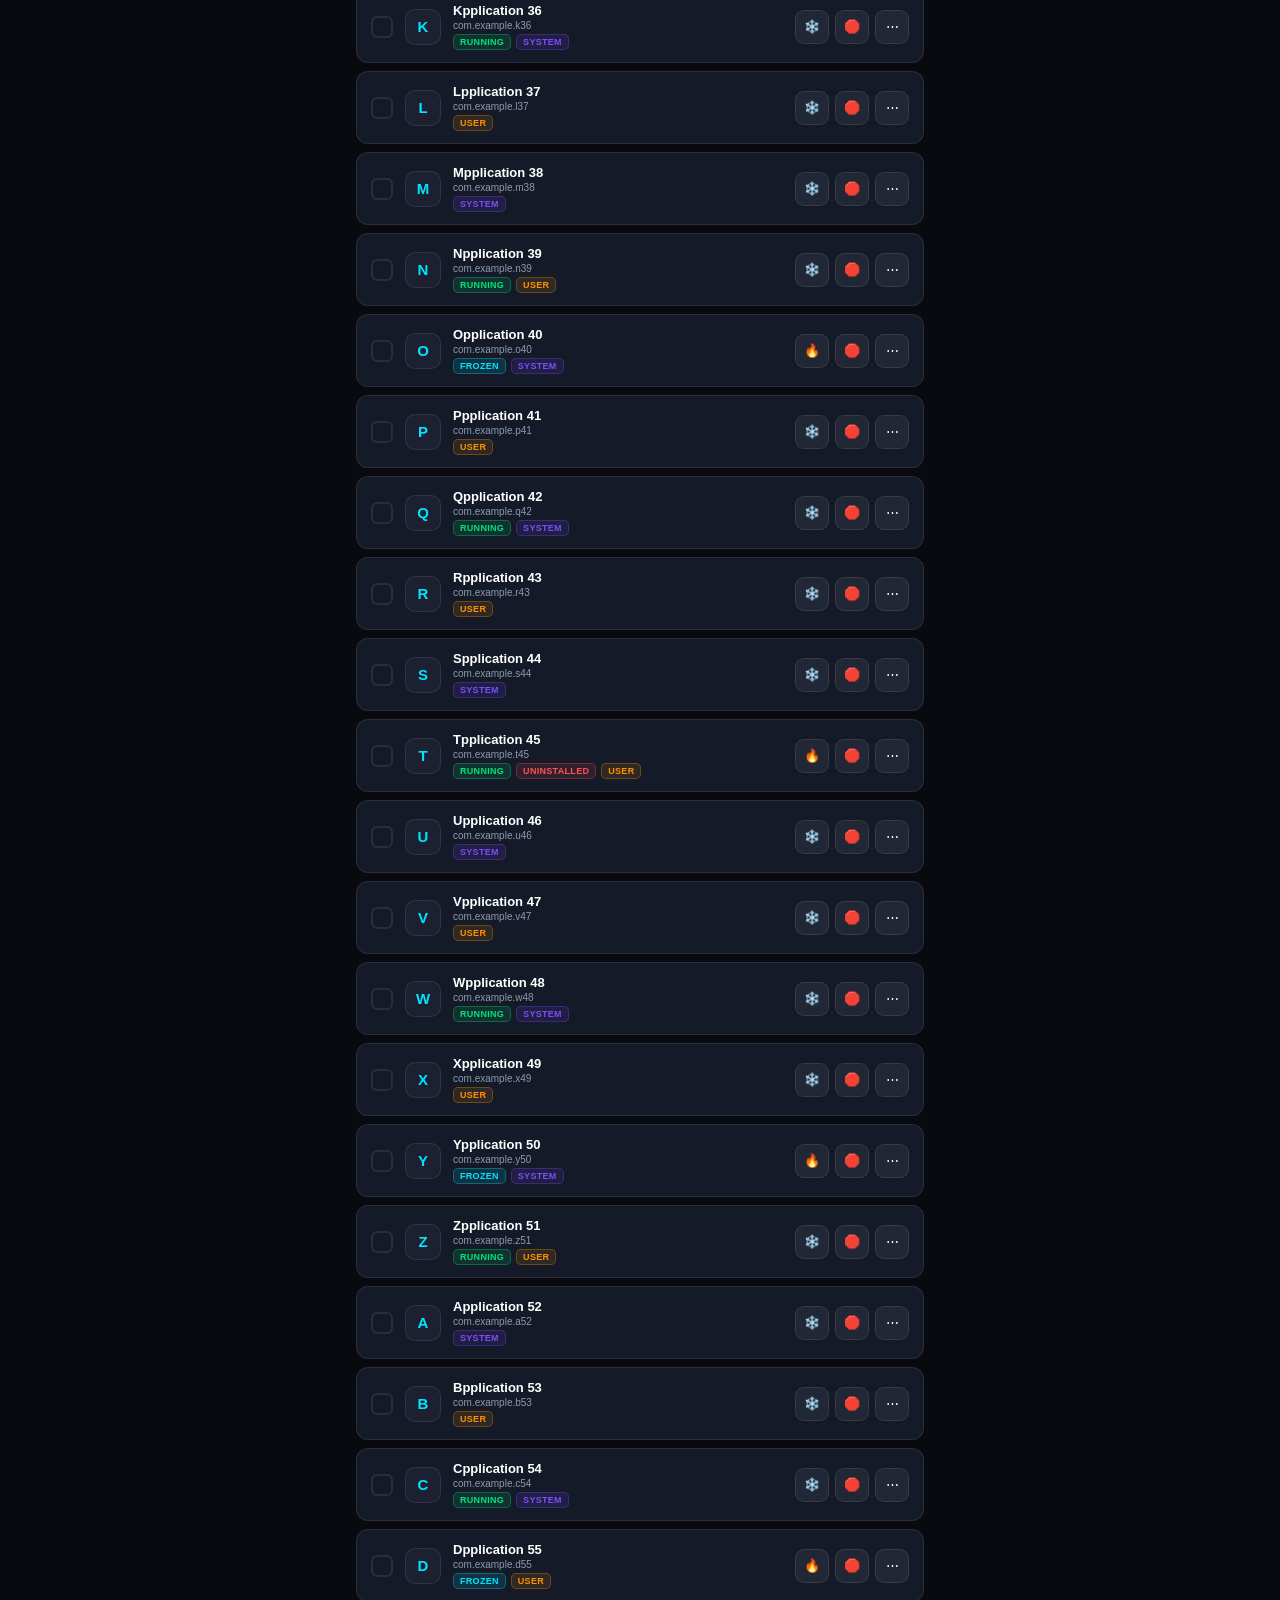
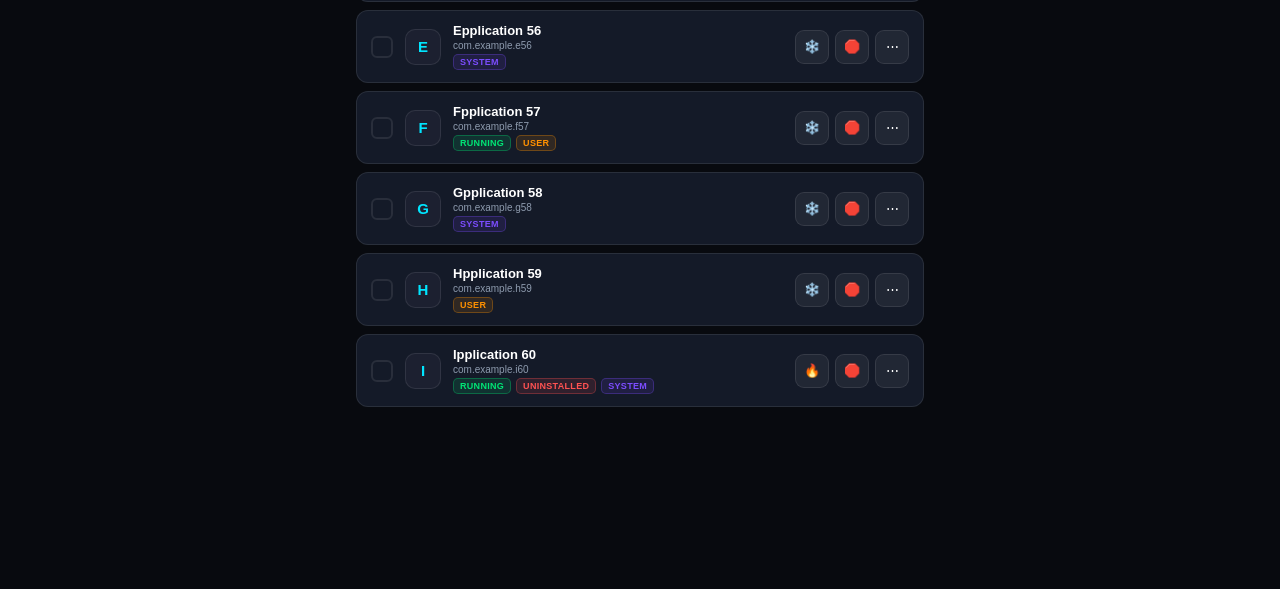
==== commit b7bb0547: "fix: Restore standard document scrolling and convert batch commands into a 2-row responsive grid" ====
--- a/apps/adb-app-manager/assets/index.html
+++ b/apps/adb-app-manager/assets/index.html
@@ -39,29 +39,30 @@
             font-family: -apple-system, BlinkMacSystemFont, "Segoe UI", Roboto, "Helvetica Neue", Arial, sans-serif;
         }
 
-        html, body {
-            margin: 0;
-            padding: 0;
+        html {
+            background-color: var(--bg-base);
+        }
+
+        body {
             background-color: var(--bg-base);
             color: var(--text-main);
-            overflow: hidden;
-            height: 100vh;
-            height: 100dvh;
+            padding: 0 0 160px 0;
+            min-height: 100vh;
             -webkit-user-select: none;
             user-select: none;
-            touch-action: pan-x pan-y;
         }
 
         /* Top Sticky Header */
         .app-header {
-            height: 64px;
+            position: sticky;
+            top: 0;
+            z-index: 100;
             background: #080A0F;
             border-bottom: 1px solid var(--border-glass);
             padding: 12px 16px;
             display: flex;
             align-items: center;
             justify-content: space-between;
-            flex-shrink: 0;
         }
 
         .brand-box {
@@ -129,22 +130,19 @@
             100% { transform: scale(0.95); opacity: 0.8; }
         }
 
-        /* Top Navigation Tabs with Momentum Pan-X */
+        /* Top Navigation Tabs */
         .tab-bar {
             display: flex;
             background: #0E121B;
             border-bottom: 1px solid var(--border-glass);
             overflow-x: auto;
-            overflow-y: hidden;
-            -webkit-overflow-scrolling: touch;
-            touch-action: pan-x;
-            overscroll-behavior-x: contain;
             scrollbar-width: none;
             padding: 6px 10px;
             position: sticky;
             top: 65px;
             z-index: 90;
-            scroll-behavior: smooth;
+            -webkit-overflow-scrolling: touch;
+            touch-action: pan-x;
         }
 
         .tab-bar::-webkit-scrollbar {
@@ -153,7 +151,7 @@
 
         .tab-btn {
             flex: 0 0 auto;
-            padding: 9px 16px;
+            padding: 8px 16px;
             background: none;
             border: none;
             color: var(--text-muted);
@@ -161,7 +159,7 @@
             font-weight: 800;
             cursor: pointer;
             border-radius: 20px;
-            margin: 2px 4px;
+            margin: 0 4px;
             transition: all 0.2s ease;
             display: flex;
             align-items: center;
@@ -175,30 +173,20 @@
             box-shadow: 0 2px 12px var(--accent-glow);
         }
 
-        /* Container */
+        /* Main Container */
         .container {
-            padding: 12px 16px;
+            padding: 14px 16px;
             max-width: 600px;
             margin: 0 auto;
         }
 
-        
-
-        
-
-        @keyframes slideInRight {
-            from { opacity: 0; transform: translateX(24px); }
-            to { opacity: 1; transform: translateX(0); }
-        }
-
-        @keyframes slideInLeft {
-            from { opacity: 0; transform: translateX(-24px); }
-            to { opacity: 1; transform: translateX(0); }
-        }
-
-        
-
-        
+        .view-content {
+            display: none;
+        }
+
+        .view-content.active {
+            display: block;
+        }
 
         /* Stats Dashboard Strip */
         .stats-grid {
@@ -279,14 +267,11 @@
             display: flex;
             gap: 8px;
             overflow-x: auto;
-            overflow-y: hidden;
+            scrollbar-width: none;
+            padding-bottom: 6px;
+            margin-bottom: 14px;
             -webkit-overflow-scrolling: touch;
             touch-action: pan-x;
-            overscroll-behavior-x: contain;
-            scrollbar-width: none;
-            padding: 4px 6px 8px 6px;
-            margin-bottom: 12px;
-            scroll-behavior: smooth;
         }
 
         .filter-scroll::-webkit-scrollbar {
@@ -304,6 +289,7 @@
             color: var(--text-muted);
             cursor: pointer;
             transition: all 0.15s ease;
+            white-space: nowrap;
         }
 
         .filter-pill.active {
@@ -312,7 +298,7 @@
             color: var(--accent);
         }
 
-        /* Clean Native App Card */
+        /* App Cards */
         .app-card {
             background: var(--bg-card);
             border: 1px solid var(--border-glass);
@@ -468,7 +454,7 @@
             color: #000000;
         }
 
-        /* Docked Batch Action Sheet (One UI Style) */
+        /* DOCKED BATCH COMMANDS SHEET (One UI 2-Row Grid: Never Cut Off, No Side Scroll Needed!) */
         .batch-bottom-sheet {
             position: fixed;
             bottom: 0;
@@ -477,12 +463,13 @@
             background: #0E121B;
             border-top: 2px solid var(--accent);
             border-radius: 20px 20px 0 0;
-            box-shadow: 0 -8px 32px rgba(0, 0, 0, 0.85), 0 0 20px var(--accent-glow);
-            padding: 12px 16px 22px 16px;
+            box-shadow: 0 -8px 32px rgba(0, 0, 0, 0.9), 0 0 24px var(--accent-glow);
+            padding: 12px 16px 24px 16px;
             z-index: 200;
             transform: translateY(120%);
             transition: transform 0.28s cubic-bezier(0.16, 1, 0.3, 1);
-            touch-action: pan-y;
+            max-width: 600px;
+            margin: 0 auto;
         }
 
         .batch-bottom-sheet.show {
@@ -519,48 +506,36 @@
             font-size: 11px;
             font-weight: 800;
             cursor: pointer;
-            padding: 2px;
-        }
-
-        .batch-actions-scroll {
-            display: flex;
+            padding: 4px;
+        }
+
+        /* 3-Column Responsive Grid: 100% On Screen, No Cut Off! */
+        .batch-actions-grid {
+            display: grid;
+            grid-template-columns: repeat(3, 1fr);
             gap: 8px;
-            overflow-x: auto;
-            overflow-y: hidden;
-            -webkit-overflow-scrolling: touch;
-            touch-action: pan-x;
-            overscroll-behavior-x: contain;
-            scrollbar-width: none;
-            padding: 2px 2px 6px 2px;
-            scroll-behavior: smooth;
-        }
-
-        .batch-actions-scroll::-webkit-scrollbar {
-            display: none;
-        }
-
-        .batch-action-pill {
-            flex: 0 0 auto;
-            height: 40px;
-            padding: 0 14px;
-            background: rgba(255, 255, 255, 0.07);
+        }
+
+        .batch-grid-btn {
+            height: 44px;
+            background: rgba(255, 255, 255, 0.08);
             border: 1px solid var(--border-glass);
-            border-radius: 20px;
+            border-radius: 12px;
             color: #FFFFFF;
-            font-size: 12px;
+            font-size: 11px;
             font-weight: 800;
             cursor: pointer;
             display: flex;
             align-items: center;
+            justify-content: center;
             gap: 6px;
-            white-space: nowrap;
             transition: all 0.15s ease;
         }
 
-        .batch-action-pill:active {
+        .batch-grid-btn:active {
             background: var(--accent);
             color: #000000;
-            transform: scale(0.97);
+            transform: scale(0.96);
         }
 
         /* Color Settings View */
@@ -981,10 +956,10 @@
         <button class="tab-btn" onclick="switchView('terminal')">💻 ADB Console</button>
     </nav>
 
-    <div class="viewpager-track" id="viewpagerTrack">
+    <div class="container">
 
         <!-- VIEW 1: APPLICATIONS LIST -->
-        <section id="view-apps" class="view-page">
+        <section id="view-apps" class="view-content active">
             
             <!-- Live Statistics Grid -->
             <div class="stats-grid">
@@ -1041,7 +1016,7 @@
         </section>
 
         <!-- VIEW 2: BLOATWARE PRESETS -->
-        <section id="view-bloatware" class="view-page">
+        <section id="view-bloatware" class="view-content">
             <div style="margin-bottom:14px;">
                 <h3 style="font-size:15px; font-weight:800; margin-bottom:4px;">One-Tap Bloatware Manager</h3>
                 <p style="font-size:11px; color:var(--text-muted);">Batch debloat safe OEM & carrier background services.</p>
@@ -1098,7 +1073,7 @@
         </section>
 
         <!-- VIEW 3: COLOR & THEMES CUSTOMIZER -->
-        <section id="view-colors" class="view-page">
+        <section id="view-colors" class="view-content">
             <div class="color-card">
                 <div class="color-card-title">🎨 Curated Theme Palettes</div>
                 <div class="color-card-subtitle">Choose from luxury dark and high-contrast color schemes</div>
@@ -1249,7 +1224,7 @@
         </section>
 
         <!-- VIEW 4: ADB CONSOLE -->
-        <section id="view-terminal" class="view-page">
+        <section id="view-terminal" class="view-content">
             <div class="bloat-card" style="margin-bottom:14px; border-color:var(--accent);">
                 <div class="bloat-header">
                     <div>
@@ -1259,8 +1234,7 @@
                     <button class="bloat-btn" onclick="handleShizukuTap()">Authorize</button>
                 </div>
                 <div style="display:flex; gap:8px; margin-top:8px;">
-                    <button class="apps-tool-btn" onclick="checkShizuku();
-            initViewPager(); showToast('Checked Shizuku status', '🔍');">Check Status</button>
+                    <button class="apps-tool-btn" onclick="checkShizuku(); showToast('Checked Shizuku status', '🔍');">Check Status</button>
                     <button class="apps-tool-btn" onclick="document.getElementById('termCmd').value = 'id'; runTerminalCmd();">Test UID (id)</button>
                     <button class="apps-tool-btn" onclick="document.getElementById('termCmd').value = 'pm list packages -s | head -n 10'; runTerminalCmd();">Sample PM</button>
                 </div>
@@ -1284,7 +1258,7 @@
 
     </div>
 
-    <!-- Docked Batch Action Sheet -->
+    <!-- DOCKED BATCH COMMANDS SHEET (2-Row Grid: Never Cut Off, No Side Scroll Needed!) -->
     <div class="batch-bottom-sheet" id="floatingBatchBar">
         <div class="batch-sheet-header">
             <div class="batch-sheet-title">
@@ -1292,27 +1266,27 @@
                 <span id="batchCountText">0 Selected</span>
             </div>
             <div class="batch-sheet-tools">
-                <button class="batch-tool-link" onclick="selectAllVisible(true)">Select All Visible</button>
-                <button class="batch-tool-link" onclick="clearBatchSelection()">Deselect All ✕</button>
+                <button class="batch-tool-link" onclick="selectAllVisible(true)">Select All</button>
+                <button class="batch-tool-link" onclick="clearBatchSelection()">Deselect ✕</button>
             </div>
         </div>
-        <div class="batch-actions-scroll">
-            <button class="batch-action-pill" onclick="batchAction('freeze')">
+        <div class="batch-actions-grid">
+            <button class="batch-grid-btn" onclick="batchAction('freeze')">
                 <span>❄️</span> Freeze
             </button>
-            <button class="batch-action-pill" onclick="batchAction('unfreeze')">
+            <button class="batch-grid-btn" onclick="batchAction('unfreeze')">
                 <span>🔥</span> Enable
             </button>
-            <button class="batch-action-pill" onclick="batchAction('force_stop')">
-                <span>🛑</span> Force Stop
+            <button class="batch-grid-btn" onclick="batchAction('force_stop')">
+                <span>🛑</span> Stop
             </button>
-            <button class="batch-action-pill" onclick="batchAction('clear_data')">
+            <button class="batch-grid-btn" onclick="batchAction('clear_data')">
                 <span>🧹</span> Clear Data
             </button>
-            <button class="batch-action-pill" onclick="batchAction('uninstall')">
+            <button class="batch-grid-btn" onclick="batchAction('uninstall')">
                 <span>🗑️</span> Uninstall
             </button>
-            <button class="batch-action-pill" onclick="batchAction('reinstall')">
+            <button class="batch-grid-btn" onclick="batchAction('reinstall')">
                 <span>📥</span> Reinstall
             </button>
         </div>
@@ -1422,52 +1396,29 @@
         };
 
         const tabKeys = ['apps', 'bloatware', 'colors', 'terminal'];
-        let currentTabIdx = 0;
-        let isProgrammaticScroll = false;
-
-        function initViewPager() {
-            const track = document.getElementById('viewpagerTrack');
-            if (!track) return;
-
-            let scrollTimer;
-            track.addEventListener('scroll', () => {
-                if (isProgrammaticScroll) return;
-                clearTimeout(scrollTimer);
-                scrollTimer = setTimeout(() => {
-                    const pageW = track.clientWidth || window.innerWidth;
-                    const newIdx = Math.round(track.scrollLeft / pageW);
-                    if (newIdx !== currentTabIdx && newIdx >= 0 && newIdx < tabKeys.length) {
-                        currentTabIdx = newIdx;
-                        updateActiveTabUI(newIdx);
-                        haptic();
-                    }
-                }, 40);
-            }, { passive: true });
-        }
-
-        function updateActiveTabUI(idx) {
+
+        function switchView(viewName) {
+            const targetIdx = tabKeys.indexOf(viewName);
+            if (targetIdx === -1) return;
+
+            // Update Tab Buttons
             const tabBtns = document.querySelectorAll('.tab-btn');
-            tabBtns.forEach((b, i) => {
-                const isActive = (i === idx);
+            tabBtns.forEach((b, idx) => {
+                const isActive = (idx === targetIdx);
                 b.classList.toggle('active', isActive);
                 if (isActive) {
                     b.scrollIntoView({ behavior: 'smooth', inline: 'center', block: 'nearest' });
                 }
             });
-        }
-
-        function switchView(tabKey) {
-            const targetIdx = tabKeys.indexOf(tabKey);
-            if (targetIdx === -1) return;
-            currentTabIdx = targetIdx;
-            updateActiveTabUI(targetIdx);
-
-            const track = document.getElementById('viewpagerTrack');
-            if (track) {
-                isProgrammaticScroll = true;
-                const pageW = track.clientWidth || window.innerWidth;
-                track.scrollTo({ left: targetIdx * pageW, behavior: 'smooth' });
-                setTimeout(() => { isProgrammaticScroll = false; }, 350);
+
+            // Update Views
+            document.querySelectorAll('.view-content').forEach(v => {
+                v.classList.remove('active');
+            });
+
+            const activeView = document.getElementById('view-' + viewName);
+            if (activeView) {
+                activeView.classList.add('active');
             }
             haptic();
         }
@@ -1525,7 +1476,6 @@
         // Initialize App
         function initApp() {
             checkShizuku();
-            initViewPager();
 
             if (window.AndroidBridge) {
                 const sysInfoStr = window.AndroidBridge.getSystemInfo();
@@ -1538,7 +1488,7 @@
 
                 setTimeout(loadPackageData, 80);
             } else {
-                for (let i = 1; i <= 80; i++) {
+                for (let i = 1; i <= 60; i++) {
                     const ch = String.fromCharCode(65 + (i % 26));
                     allApps.push({
                         name: `${ch}pplication ${i}`,
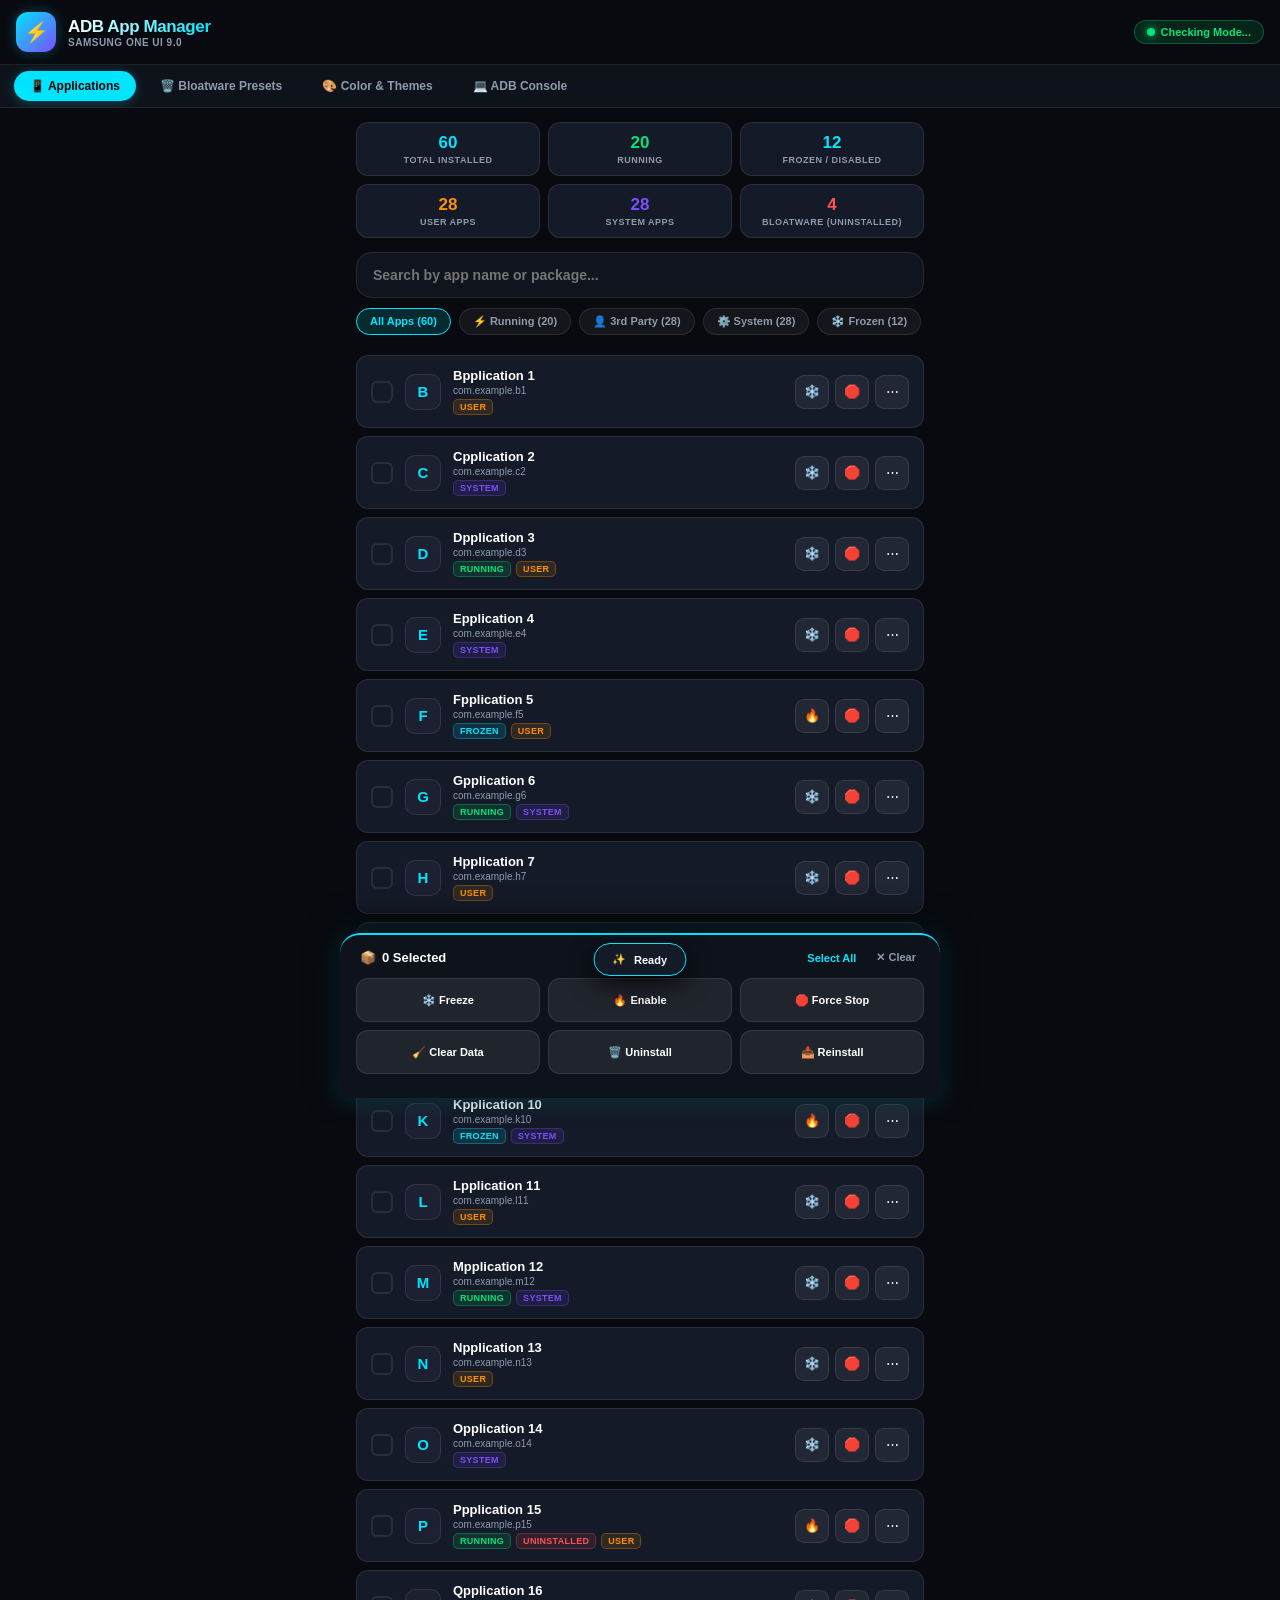
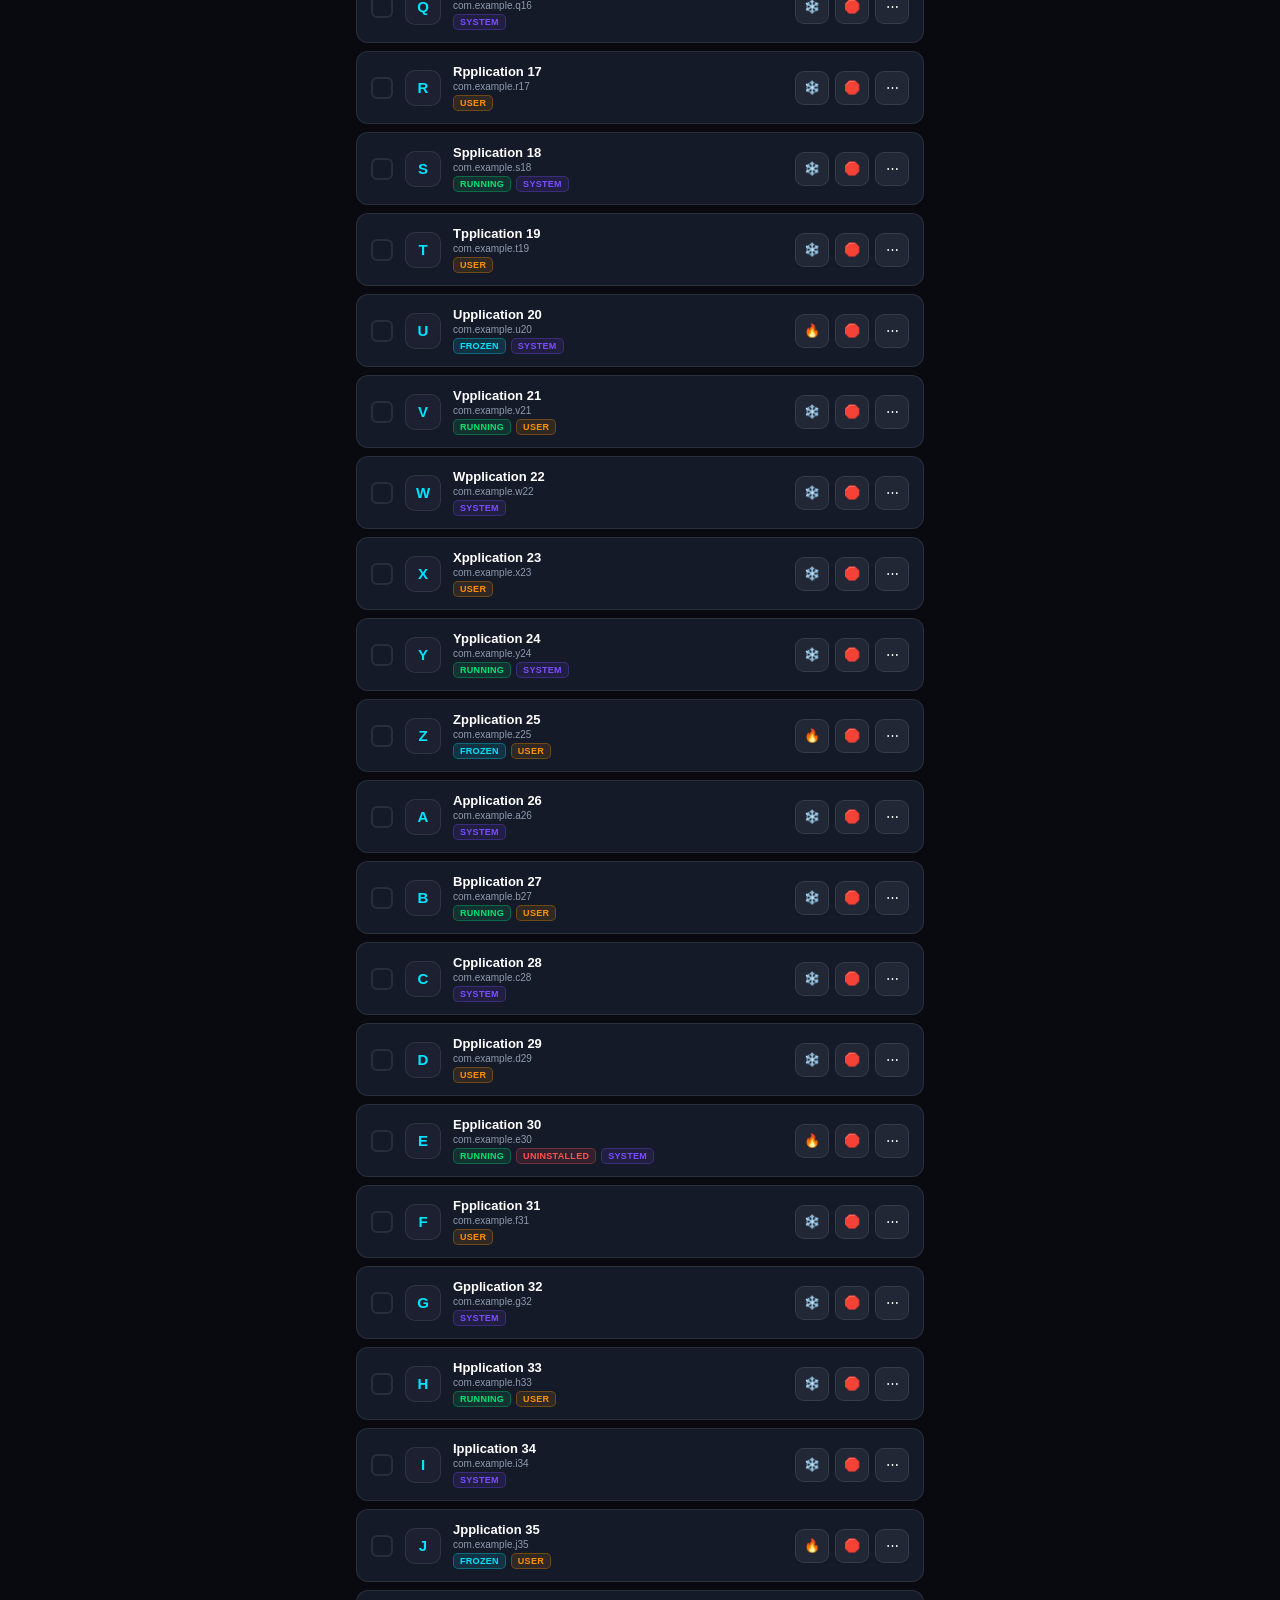
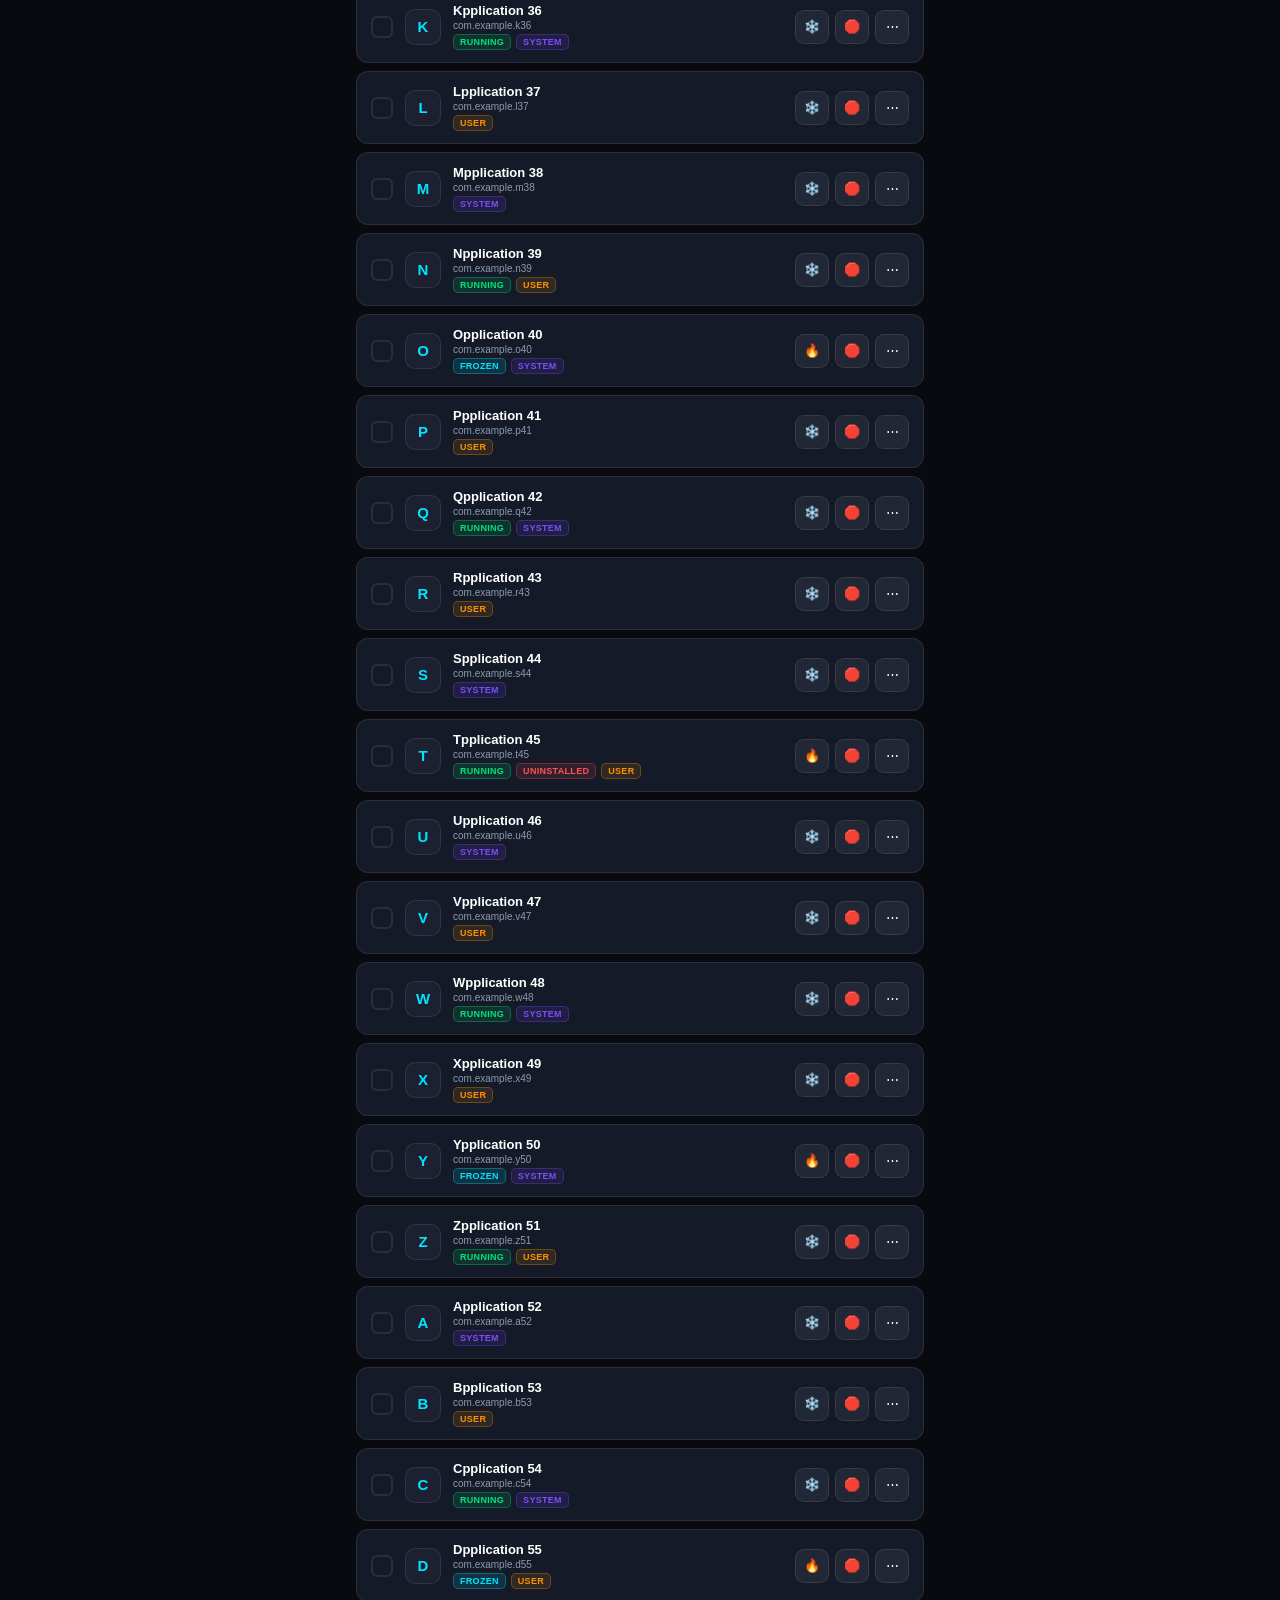
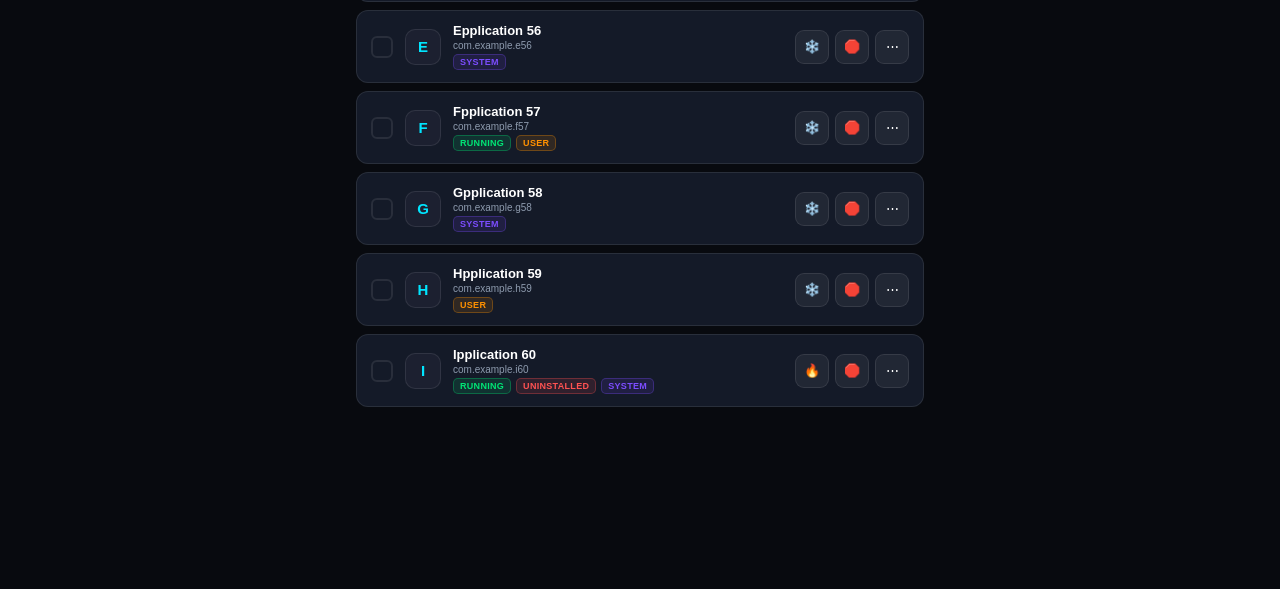
==== commit cd275990: "feat(adb-app-manager): add standalone ADB TCP/Wireless backend, persistent keystore, and fluid batch" ====
--- a/apps/adb-app-manager/assets/index.html
+++ b/apps/adb-app-manager/assets/index.html
@@ -929,6 +929,187 @@
         .toast.show {
             transform: translateX(-50%) translateY(0);
         }
+
+        /* Mode Alert Card */
+        .mode-alert-card {
+            background: rgba(255, 145, 0, 0.08);
+            border: 1px solid rgba(255, 145, 0, 0.3);
+            border-radius: var(--radius-lg);
+            padding: 12px 14px;
+            margin-bottom: 14px;
+            display: flex;
+            align-items: center;
+            gap: 12px;
+            animation: fadeIn 0.3s ease;
+        }
+
+        .mode-alert-icon {
+            font-size: 24px;
+            flex-shrink: 0;
+        }
+
+        .mode-alert-body {
+            flex: 1;
+            min-width: 0;
+        }
+
+        .mode-alert-title {
+            font-size: 13px;
+            font-weight: 800;
+            color: #FFA726;
+            margin-bottom: 2px;
+        }
+
+        .mode-alert-desc {
+            font-size: 11px;
+            color: var(--text-muted);
+            line-height: 1.4;
+        }
+
+        .mode-alert-btn {
+            background: linear-gradient(135deg, #FF9100, #FF6D00);
+            color: #000;
+            border: none;
+            border-radius: var(--radius-pill);
+            padding: 6px 14px;
+            font-size: 11px;
+            font-weight: 800;
+            cursor: pointer;
+            flex-shrink: 0;
+            transition: transform 0.15s ease, opacity 0.15s ease;
+        }
+
+        .mode-alert-btn:active {
+            transform: scale(0.95);
+            opacity: 0.85;
+        }
+
+        /* Working Modes Modal Styles */
+        .mode-card {
+            background: rgba(255, 255, 255, 0.03);
+            border: 1px solid rgba(255, 255, 255, 0.08);
+            border-radius: var(--radius-lg);
+            padding: 14px;
+            margin-bottom: 12px;
+            transition: border-color 0.2s ease, background 0.2s ease;
+        }
+
+        .mode-card.active-mode {
+            border-color: var(--status-running);
+            background: rgba(0, 230, 118, 0.06);
+        }
+
+        .mode-card-header {
+            display: flex;
+            align-items: center;
+            justify-content: space-between;
+            margin-bottom: 8px;
+        }
+
+        .mode-card-title {
+            font-size: 13.5px;
+            font-weight: 800;
+            display: flex;
+            align-items: center;
+            gap: 8px;
+        }
+
+        .mode-card-desc {
+            font-size: 11px;
+            color: var(--text-muted);
+            margin-bottom: 10px;
+            line-height: 1.4;
+        }
+
+        .mode-input-row {
+            display: flex;
+            gap: 8px;
+            margin-bottom: 8px;
+        }
+
+        .mode-input {
+            flex: 1;
+            background: rgba(0, 0, 0, 0.4);
+            border: 1px solid rgba(255, 255, 255, 0.12);
+            border-radius: var(--radius-md);
+            padding: 8px 12px;
+            font-size: 12px;
+            color: #FFF;
+            outline: none;
+        }
+
+        .mode-input:focus {
+            border-color: var(--accent);
+        }
+
+        .mode-btn-row {
+            display: flex;
+            gap: 8px;
+            flex-wrap: wrap;
+        }
+
+        .mode-action-btn {
+            background: var(--bg-card);
+            border: 1px solid var(--border-glass);
+            color: var(--text-main);
+            border-radius: var(--radius-pill);
+            padding: 7px 14px;
+            font-size: 11px;
+            font-weight: 700;
+            cursor: pointer;
+            display: inline-flex;
+            align-items: center;
+            gap: 6px;
+            transition: all 0.15s ease;
+        }
+
+        .mode-action-btn.primary {
+            background: linear-gradient(135deg, var(--accent), var(--secondary));
+            color: #000;
+            border: none;
+        }
+
+        .mode-action-btn:active {
+            transform: scale(0.96);
+            opacity: 0.85;
+        }
+
+        .mode-tip-box {
+            background: rgba(0, 229, 255, 0.06);
+            border: 1px dashed rgba(0, 229, 255, 0.3);
+            border-radius: var(--radius-md);
+            padding: 8px 10px;
+            font-size: 10.5px;
+            color: var(--text-muted);
+            line-height: 1.4;
+            margin-bottom: 10px;
+        }
+
+        .mode-status-tag {
+            font-size: 10px;
+            font-weight: 800;
+            padding: 2px 8px;
+            border-radius: var(--radius-pill);
+            letter-spacing: 0.5px;
+        }
+
+        .mode-status-tag.active {
+            background: rgba(0, 230, 118, 0.15);
+            color: var(--status-running);
+            border: 1px solid rgba(0, 230, 118, 0.4);
+        }
+
+        .mode-status-tag.inactive {
+            background: rgba(255, 255, 255, 0.05);
+            color: var(--text-muted);
+            border: 1px solid rgba(255, 255, 255, 0.1);
+        }
+
+        .mode-status-tag.warning {
+            background: rgba(255, 145, 0, 0.15);
+            color: #FFA726;
+            border: 1px solid rgba(255, 145, 0, 0.4);
+        }
     </style>
 </head>
 <body>
@@ -942,9 +1123,9 @@
                 <p id="deviceInfoSubtitle">Samsung One UI 9.0</p>
             </div>
         </div>
-        <div class="status-badge" id="execModeBadge" onclick="handleShizukuTap()" title="Tap to Authorize in Shizuku">
-            <div class="status-dot"></div>
-            <span id="execModeText">Checking Shizuku...</span>
+        <div class="status-badge" id="execModeBadge" onclick="openWorkingModesModal()" title="Working Modes & ADB Setup">
+            <div class="status-dot" id="execModeDot"></div>
+            <span id="execModeText">Checking Mode...</span>
         </div>
     </header>
 
@@ -960,6 +1141,16 @@
 
         <!-- VIEW 1: APPLICATIONS LIST -->
         <section id="view-apps" class="view-content active">
+
+            <!-- Read-Only / Working Mode Alert Banner -->
+            <div class="mode-alert-card" id="modeAlertCard" style="display:none;">
+                <div class="mode-alert-icon" id="modeAlertIcon">⚠️</div>
+                <div class="mode-alert-body">
+                    <div class="mode-alert-title" id="modeAlertTitle">Active Mode: Read-Only (Unprivileged)</div>
+                    <div class="mode-alert-desc" id="modeAlertDesc">All installed apps are shown. To enable Freeze, Uninstall, or ADB commands, connect via ADB TCP 5555, Wireless Debugging, Shizuku, or Root.</div>
+                </div>
+                <button class="mode-alert-btn" onclick="openWorkingModesModal()">Set Up ⚡</button>
+            </div>
             
             <!-- Live Statistics Grid -->
             <div class="stats-grid">
@@ -1228,21 +1419,19 @@
             <div class="bloat-card" style="margin-bottom:14px; border-color:var(--accent);">
                 <div class="bloat-header">
                     <div>
-                        <h4 style="font-size:14px; font-weight:800; color:var(--accent);">⚡ Shizuku ADB Authorization</h4>
-                        <p style="font-size:11px; color:var(--text-muted); margin-top:2px;">Grants direct ADB shell access (UID 2000) without root</p>
+                        <h4 style="font-size:14px; font-weight:800; color:var(--accent);" id="termActiveModeTitle">⚡ Active Mode: ADB / Shell</h4>
+                        <p style="font-size:11px; color:var(--text-muted); margin-top:2px;" id="termActiveModeDesc">Execute shell and package commands across multiple backends.</p>
                     </div>
-                    <button class="bloat-btn" onclick="handleShizukuTap()">Authorize</button>
-                </div>
-                <div style="display:flex; gap:8px; margin-top:8px;">
-                    <button class="apps-tool-btn" onclick="checkShizuku(); showToast('Checked Shizuku status', '🔍');">Check Status</button>
-                    <button class="apps-tool-btn" onclick="document.getElementById('termCmd').value = 'id'; runTerminalCmd();">Test UID (id)</button>
-                    <button class="apps-tool-btn" onclick="document.getElementById('termCmd').value = 'pm list packages -s | head -n 10'; runTerminalCmd();">Sample PM</button>
-                </div>
-            </div>
-
-            <div style="margin-bottom:12px;">
-                <h3 style="font-size:15px; font-weight:800; margin-bottom:4px;">ADB Shell Terminal</h3>
-                <p style="font-size:11px; color:var(--text-muted);">Execute arbitrary pm, am, cmd, or shell commands directly.</p>
+                    <button class="bloat-btn" onclick="openWorkingModesModal()">Configure</button>
+                </div>
+                <div class="mode-btn-row" style="margin-top:10px;">
+                    <button class="apps-tool-btn" onclick="openWorkingModesModal()">⚙️ Working Modes</button>
+                    <button class="apps-tool-btn" onclick="document.getElementById('termCmd').value = 'adb devices'; runTerminalCmd();">📱 adb devices</button>
+                    <button class="apps-tool-btn" onclick="document.getElementById('termCmd').value = 'id'; runTerminalCmd();">🆔 UID (id)</button>
+                    <button class="apps-tool-btn" onclick="connectAdbTcpUI()">⚡ Connect 5555</button>
+                    <button class="apps-tool-btn" onclick="restartAdbTcpipUI()">🔄 tcpip 5555</button>
+                    <button class="apps-tool-btn" onclick="openDevOptionsUI()">⚙️ Dev Options</button>
+                </div>
             </div>
 
             <div class="terminal-box" id="termOutput">
@@ -1250,7 +1439,7 @@
 Type any command below (e.g. pm list packages -d)
             </div>
 
-            <div class="term-input-row">
+            <div class="term-input-row" style="margin-top:12px;">
                 <input type="text" class="term-input" id="termCmd" placeholder="Enter shell command..." onkeydown="if(event.key==='Enter') runTerminalCmd()">
                 <button class="term-run-btn" onclick="runTerminalCmd()">RUN</button>
             </div>
@@ -1258,37 +1447,25 @@
 
     </div>
 
-    <!-- DOCKED BATCH COMMANDS SHEET (2-Row Grid: Never Cut Off, No Side Scroll Needed!) -->
+    <!-- DOCKED BATCH COMMANDS SHEET (One UI 2-Row Grid: Never Cut Off, No Side Scroll Needed!) -->
     <div class="batch-bottom-sheet" id="floatingBatchBar">
         <div class="batch-sheet-header">
             <div class="batch-sheet-title">
-                <span style="color:var(--accent);">⚡</span>
+                <span>📦</span>
                 <span id="batchCountText">0 Selected</span>
             </div>
             <div class="batch-sheet-tools">
-                <button class="batch-tool-link" onclick="selectAllVisible(true)">Select All</button>
-                <button class="batch-tool-link" onclick="clearBatchSelection()">Deselect ✕</button>
+                <button class="batch-tool-link" onclick="selectAllFiltered()">Select All</button>
+                <button class="batch-tool-link" onclick="clearBatchSelection()" style="color:var(--text-muted);">✕ Clear</button>
             </div>
         </div>
         <div class="batch-actions-grid">
-            <button class="batch-grid-btn" onclick="batchAction('freeze')">
-                <span>❄️</span> Freeze
-            </button>
-            <button class="batch-grid-btn" onclick="batchAction('unfreeze')">
-                <span>🔥</span> Enable
-            </button>
-            <button class="batch-grid-btn" onclick="batchAction('force_stop')">
-                <span>🛑</span> Stop
-            </button>
-            <button class="batch-grid-btn" onclick="batchAction('clear_data')">
-                <span>🧹</span> Clear Data
-            </button>
-            <button class="batch-grid-btn" onclick="batchAction('uninstall')">
-                <span>🗑️</span> Uninstall
-            </button>
-            <button class="batch-grid-btn" onclick="batchAction('reinstall')">
-                <span>📥</span> Reinstall
-            </button>
+            <button class="batch-grid-btn" onclick="batchAction('freeze')">❄️ Freeze</button>
+            <button class="batch-grid-btn" onclick="batchAction('unfreeze')">🔥 Enable</button>
+            <button class="batch-grid-btn" onclick="batchAction('force_stop')">🛑 Force Stop</button>
+            <button class="batch-grid-btn" onclick="batchAction('clear_data')">🧹 Clear Data</button>
+            <button class="batch-grid-btn danger" onclick="batchAction('uninstall')">🗑️ Uninstall</button>
+            <button class="batch-grid-btn accent" onclick="batchAction('reinstall')">📥 Reinstall</button>
         </div>
     </div>
 
@@ -1344,20 +1521,23 @@
                 <div class="sheet-tab-pill" onclick="switchSheetTab('raw')">📋 Raw Dumpsys</div>
             </div>
 
+            <!-- Tab 1: Permissions -->
             <div id="sheetTabPerms" class="sheet-tab-content active">
                 <div id="permsContainer">
-                    <div style="color:var(--text-muted); font-size:11px;">Loading permissions...</div>
-                </div>
-            </div>
-
+                    <div style="color:var(--text-muted); font-size:12px;">Loading permissions...</div>
+                </div>
+            </div>
+
+            <!-- Tab 2: Components -->
             <div id="sheetTabComps" class="sheet-tab-content">
                 <div id="compsContainer">
-                    <div style="color:var(--text-muted); font-size:11px;">Loading activities & services...</div>
-                </div>
-            </div>
-
+                    <div style="color:var(--text-muted); font-size:12px;">Loading activities & services...</div>
+                </div>
+            </div>
+
+            <!-- Tab 3: Raw -->
             <div id="sheetTabRaw" class="sheet-tab-content">
-                <pre id="rawContainer" style="font-family:monospace; font-size:10px; color:var(--accent); white-space:pre-wrap;"></pre>
+                <pre id="rawContainer" style="font-family:monospace; font-size:11px; color:var(--accent); white-space:pre-wrap;"></pre>
             </div>
         </div>
     </div>
@@ -1366,6 +1546,184 @@
     <div class="toast" id="toast">
         <span id="toastIcon">✨</span>
         <span id="toastMsg">Ready</span>
+    </div>
+
+    <!-- Working Modes & ADB Setup Modal -->
+    <div class="modal-overlay" id="modesModal" onclick="if(event.target===this) closeWorkingModesModal()">
+        <div class="modal-sheet">
+            <div class="sheet-header">
+                <div class="sheet-app-hero">
+                    <div class="sheet-avatar" style="background:linear-gradient(135deg, #00E5FF, #7C4DFF);">⚡</div>
+                    <div class="sheet-title">
+                        <h3>Working Modes & ADB Setup</h3>
+                        <p id="modalActiveModeDesc">Active: Read-Only (Unprivileged)</p>
+                    </div>
+                </div>
+                <div style="font-size:20px; cursor:pointer;" onclick="closeWorkingModesModal()">✕</div>
+            </div>
+
+            <!-- Mode 1: ADB over TCP (Port 5555) -->
+            <div class="mode-card" id="modeCardAdbTcp">
+                <div class="mode-card-header">
+                    <div class="mode-card-title">
+                        <span>⚡</span>
+                        <span>ADB over TCP (Port 5555)</span>
+                    </div>
+                    <span class="mode-status-tag" id="statusTagAdbTcp">Checking...</span>
+                </div>
+                <div class="mode-card-desc">
+                    Connect directly to the device internal ADB daemon on localhost or remote IP. Fastest and most reliable non-root mode.
+                </div>
+                <div class="mode-input-row">
+                    <input type="text" class="mode-input" id="adbTcpHostInput" value="127.0.0.1" placeholder="IP (127.0.0.1)">
+                    <input type="number" class="mode-input" id="adbTcpPortInput" value="5555" style="max-width:100px;" placeholder="Port">
+                </div>
+                <div class="mode-btn-row">
+                    <button class="mode-action-btn primary" onclick="connectAdbTcpUI()">
+                        <span>⚡</span> Connect (5555)
+                    </button>
+                    <button class="mode-action-btn" onclick="restartAdbTcpipUI()">
+                        <span>🔄</span> Switch to 5555 (tcpip)
+                    </button>
+                    <button class="mode-action-btn" onclick="disconnectAdbUI()">
+                        <span>✕</span> Disconnect
+                    </button>
+                </div>
+            </div>
+
+            <!-- Mode 2: Wireless Debugging (Android 11+) -->
+            <div class="mode-card" id="modeCardAdbWireless">
+                <div class="mode-card-header">
+                    <div class="mode-card-title">
+                        <span>📶</span>
+                        <span>Wireless Debugging (Android 11+)</span>
+                    </div>
+                    <span class="mode-status-tag" id="statusTagAdbWireless">Android 11+</span>
+                </div>
+                <div class="mode-card-desc">
+                    Pair device using Android native Wireless Debugging dialog in Developer Options.
+                </div>
+                <div class="mode-tip-box">
+                    💡 <b>Tip:</b> Open Developer Options in <b>Split Screen</b> or <b>Pop-up Window</b> so Android does not rotate the 6-digit pairing code before you submit it.
+                </div>
+                <div class="mode-btn-row" style="margin-bottom:12px;">
+                    <button class="mode-action-btn" onclick="openDevOptionsUI()">
+                        <span>⚙️</span> Open Developer Options
+                    </button>
+                </div>
+
+                <!-- Step 1: Pair -->
+                <div style="font-size:11px; font-weight:800; color:var(--accent); margin-bottom:6px;">STEP 1: PAIR WITH CODE</div>
+                <div class="mode-input-row">
+                    <input type="number" class="mode-input" id="adbPairPortInput" placeholder="Pairing Port (e.g. 38475)">
+                    <input type="text" class="mode-input" id="adbPairCodeInput" placeholder="6-digit Code (e.g. 123456)">
+                </div>
+                <div class="mode-btn-row" style="margin-bottom:14px;">
+                    <button class="mode-action-btn primary" onclick="pairAdbWirelessUI()">
+                        <span>📶</span> Pair Device
+                    </button>
+                </div>
+
+                <!-- Step 2: Connect -->
+                <div style="font-size:11px; font-weight:800; color:var(--accent); margin-bottom:6px;">STEP 2: CONNECT WIRELESS ADB</div>
+                <div class="mode-input-row">
+                    <input type="number" class="mode-input" id="adbWirelessPortInput" placeholder="Connect Port from Dev Options">
+                </div>
+                <div class="mode-btn-row">
+                    <button class="mode-action-btn primary" onclick="connectAdbWirelessUI()">
+                        <span>⚡</span> Connect Wireless ADB
+                    </button>
+                </div>
+            </div>
+
+            <!-- Mode 3: Shizuku ADB (UID 2000) -->
+            <div class="mode-card" id="modeCardShizuku">
+                <div class="mode-card-header">
+                    <div class="mode-card-title">
+                        <span>🛡️</span>
+                        <span>Shizuku ADB Service</span>
+                    </div>
+                    <span class="mode-status-tag" id="statusTagShizuku">Checking...</span>
+                </div>
+                <div class="mode-card-desc">
+                    Uses the system Shizuku service to execute commands under shell UID 2000 without root.
+                </div>
+                <div class="mode-btn-row">
+                    <button class="mode-action-btn primary" onclick="handleShizukuTap()">
+                        <span>🛡️</span> Request Authorization
+                    </button>
+                    <button class="mode-action-btn" onclick="checkAllWorkingModes(true)">
+                        <span>🔍</span> Check Status
+                    </button>
+                </div>
+            </div>
+
+            <!-- Mode 4: Root (Superuser) -->
+            <div class="mode-card" id="modeCardRoot">
+                <div class="mode-card-header">
+                    <div class="mode-card-title">
+                        <span>👑</span>
+                        <span>Root (Superuser - su)</span>
+                    </div>
+                    <span class="mode-status-tag" id="statusTagRoot">Checking...</span>
+                </div>
+                <div class="mode-card-desc">
+                    Full unrestricted root access on rooted Samsung / Magisk / KernelSU / APatch devices.
+                </div>
+                <div class="mode-btn-row">
+                    <button class="mode-action-btn" onclick="requestRootUI()">
+                        <span>👑</span> Request Root Access
+                    </button>
+                </div>
+            </div>
+
+            <!-- Mode 5: Read-Only Mode -->
+            <div class="mode-card" id="modeCardUnprivileged">
+                <div class="mode-card-header">
+                    <div class="mode-card-title">
+                        <span>👁️</span>
+                        <span>Read-Only Mode (Unprivileged)</span>
+                    </div>
+                    <span class="mode-status-tag active" id="statusTagUnprivileged">Safe</span>
+                </div>
+                <div class="mode-card-desc">
+                    Allows inspecting all installed applications, package names, activities, and permissions safely without modifying packages.
+                </div>
+                <div class="mode-btn-row">
+                    <button class="mode-action-btn" onclick="selectUnprivilegedMode()">
+                        <span>👁️</span> Continue in Read-Only
+                    </button>
+                </div>
+            </div>
+
+        </div>
+    </div>
+
+    <!-- Privilege Required Modal -->
+    <div class="modal-overlay" id="privilegeModal" onclick="if(event.target===this) closePrivilegeModal()">
+        <div class="modal-sheet" style="max-width:440px;">
+            <div class="sheet-header">
+                <div class="sheet-app-hero">
+                    <div class="sheet-avatar" style="background:rgba(255,145,0,0.2); color:#FFA726;">⚠️</div>
+                    <div class="sheet-title">
+                        <h3>Working Mode Required</h3>
+                        <p id="privilegeModalActionText">Privileged command requires elevated access</p>
+                    </div>
+                </div>
+                <div style="font-size:20px; cursor:pointer;" onclick="closePrivilegeModal()">✕</div>
+            </div>
+            <div style="font-size:12px; color:var(--text-muted); line-height:1.5; margin-bottom:18px;">
+                You are currently running in <b>Read-Only Mode</b>. System package operations (such as Freeze, Enable, Force Stop, Clear Data, or Uninstall) require elevated permissions via <b>ADB TCP (5555)</b>, <b>Wireless Debugging</b>, <b>Shizuku</b>, or <b>Root</b>.
+            </div>
+            <div class="mode-btn-row">
+                <button class="mode-action-btn primary" style="flex:1; justify-content:center; padding:10px;" onclick="closePrivilegeModal(); openWorkingModesModal();">
+                    <span>⚡</span> Set Up Working Mode
+                </button>
+                <button class="mode-action-btn" style="padding:10px 16px;" onclick="closePrivilegeModal()">
+                    Cancel
+                </button>
+            </div>
+        </div>
     </div>
 
     <script>
@@ -1375,6 +1733,9 @@
         let selectedPkgs = new Set();
         let currentFilter = 'all';
         let inspectedPkg = null;
+        let currentWorkingMode = 'unprivileged';
+        let isPrivilegedActive = false;
+        let lastModesData = null;
 
         const themeState = {
             accent: '#00E5FF',
@@ -1401,7 +1762,6 @@
             const targetIdx = tabKeys.indexOf(viewName);
             if (targetIdx === -1) return;
 
-            // Update Tab Buttons
             const tabBtns = document.querySelectorAll('.tab-btn');
             tabBtns.forEach((b, idx) => {
                 const isActive = (idx === targetIdx);
@@ -1411,7 +1771,6 @@
                 }
             });
 
-            // Update Views
             document.querySelectorAll('.view-content').forEach(v => {
                 v.classList.remove('active');
             });
@@ -1437,57 +1796,315 @@
             setTimeout(() => toast.classList.remove('show'), 2400);
         }
 
+        // Privilege Guard
+        function guardPrivilege(actionName) {
+            if (!isPrivilegedActive) {
+                openPrivilegeRequiredModal(actionName);
+                return false;
+            }
+            return true;
+        }
+
+        function openPrivilegeRequiredModal(actionName) {
+            haptic();
+            document.getElementById('privilegeModalActionText').innerText = actionName ? `Action "${actionName}" requires working mode` : 'Privileged access required';
+            document.getElementById('privilegeModal').classList.add('show');
+        }
+
+        function closePrivilegeModal() {
+            haptic();
+            document.getElementById('privilegeModal').classList.remove('show');
+        }
+
+        // Working Modes Sheet
+        function openWorkingModesModal() {
+            haptic();
+            document.getElementById('modesModal').classList.add('show');
+            checkAllWorkingModes(false);
+        }
+
+        function closeWorkingModesModal() {
+            haptic();
+            document.getElementById('modesModal').classList.remove('show');
+        }
+
+        function checkAllWorkingModes(verbose = false) {
+            if (!window.AndroidBridge || !window.AndroidBridge.getWorkingMode) {
+                return;
+            }
+            try {
+                const dataStr = window.AndroidBridge.getWorkingMode();
+                const d = JSON.parse(dataStr);
+                lastModesData = d;
+                currentWorkingMode = d.activeMode || 'unprivileged';
+                isPrivilegedActive = !!d.isPrivileged;
+
+                // Update Header Badge
+                const badge = document.getElementById('execModeBadge');
+                const dot = document.getElementById('execModeDot');
+                const text = document.getElementById('execModeText');
+
+                if (currentWorkingMode === 'adb_tcp') {
+                    badge.style.background = 'rgba(0, 230, 118, 0.15)';
+                    badge.style.borderColor = 'rgba(0, 230, 118, 0.4)';
+                    badge.style.color = 'var(--status-running)';
+                    dot.style.background = 'var(--status-running)';
+                    text.innerText = `ADB TCP (${d.adbTcp.port})`;
+                } else if (currentWorkingMode === 'adb_wireless') {
+                    badge.style.background = 'rgba(0, 230, 118, 0.15)';
+                    badge.style.borderColor = 'rgba(0, 230, 118, 0.4)';
+                    badge.style.color = 'var(--status-running)';
+                    dot.style.background = 'var(--status-running)';
+                    text.innerText = `Wireless ADB (${d.adbWireless.port})`;
+                } else if (currentWorkingMode === 'shizuku') {
+                    badge.style.background = 'rgba(0, 230, 118, 0.15)';
+                    badge.style.borderColor = 'rgba(0, 230, 118, 0.4)';
+                    badge.style.color = 'var(--status-running)';
+                    dot.style.background = 'var(--status-running)';
+                    text.innerText = 'Shizuku ADB (UID 2000)';
+                } else if (currentWorkingMode === 'root') {
+                    badge.style.background = 'rgba(124, 77, 255, 0.15)';
+                    badge.style.borderColor = 'rgba(124, 77, 255, 0.4)';
+                    badge.style.color = 'var(--status-system)';
+                    dot.style.background = 'var(--status-system)';
+                    text.innerText = 'Root (Superuser)';
+                } else {
+                    badge.style.background = 'rgba(255, 145, 0, 0.15)';
+                    badge.style.borderColor = 'rgba(255, 145, 0, 0.4)';
+                    badge.style.color = '#FFA726';
+                    dot.style.background = '#FFA726';
+                    text.innerText = '⚠️ Setup Mode (Read-Only)';
+                }
+
+                // Update Alert Banner in view-apps
+                const alertCard = document.getElementById('modeAlertCard');
+                if (alertCard) {
+                    alertCard.style.display = isPrivilegedActive ? 'none' : 'flex';
+                }
+
+                // Update Terminal Card Header
+                const termTitle = document.getElementById('termActiveModeTitle');
+                const termDesc = document.getElementById('termActiveModeDesc');
+                if (termTitle) {
+                    if (isPrivilegedActive) {
+                        termTitle.innerText = `⚡ Active Mode: ${text.innerText}`;
+                        termDesc.innerText = 'Privileged execution active and ready.';
+                    } else {
+                        termTitle.innerText = '⚠️ Active Mode: Read-Only';
+                        termDesc.innerText = 'Connect via ADB TCP 5555, Wireless Debugging, Shizuku, or Root.';
+                    }
+                }
+
+                // Update Modal Content
+                document.getElementById('modalActiveModeDesc').innerText = `Active Mode: ${text.innerText}`;
+
+                // ADB TCP Tag
+                const tagTcp = document.getElementById('statusTagAdbTcp');
+                const cardTcp = document.getElementById('modeCardAdbTcp');
+                cardTcp.classList.toggle('active-mode', currentWorkingMode === 'adb_tcp');
+                if (d.adbTcp && d.adbTcp.connected) {
+                    tagTcp.className = 'mode-status-tag active';
+                    tagTcp.innerText = 'CONNECTED';
+                } else if (d.adbTcp && d.adbTcp.portOpen) {
+                    tagTcp.className = 'mode-status-tag warning';
+                    tagTcp.innerText = 'PORT 5555 OPEN';
+                } else {
+                    tagTcp.className = 'mode-status-tag inactive';
+                    tagTcp.innerText = 'DISCONNECTED';
+                }
+
+                // ADB Wireless Tag
+                const tagWireless = document.getElementById('statusTagAdbWireless');
+                const cardWireless = document.getElementById('modeCardAdbWireless');
+                cardWireless.classList.toggle('active-mode', currentWorkingMode === 'adb_wireless');
+                if (d.adbWireless && d.adbWireless.connected) {
+                    tagWireless.className = 'mode-status-tag active';
+                    tagWireless.innerText = 'CONNECTED';
+                } else {
+                    tagWireless.className = 'mode-status-tag inactive';
+                    tagWireless.innerText = 'ANDROID 11+';
+                }
+
+                // Shizuku Tag
+                const tagShizuku = document.getElementById('statusTagShizuku');
+                const cardShizuku = document.getElementById('modeCardShizuku');
+                cardShizuku.classList.toggle('active-mode', currentWorkingMode === 'shizuku');
+                if (d.shizuku && d.shizuku.authorized) {
+                    tagShizuku.className = 'mode-status-tag active';
+                    tagShizuku.innerText = 'AUTHORIZED';
+                } else if (d.shizuku && d.shizuku.running) {
+                    tagShizuku.className = 'mode-status-tag warning';
+                    tagShizuku.innerText = 'RUNNING (UNAUTHORIZED)';
+                } else if (d.shizuku && d.shizuku.installed) {
+                    tagShizuku.className = 'mode-status-tag inactive';
+                    tagShizuku.innerText = 'NOT RUNNING';
+                } else {
+                    tagShizuku.className = 'mode-status-tag inactive';
+                    tagShizuku.innerText = 'NOT INSTALLED';
+                }
+
+                // Root Tag
+                const tagRoot = document.getElementById('statusTagRoot');
+                const cardRoot = document.getElementById('modeCardRoot');
+                cardRoot.classList.toggle('active-mode', currentWorkingMode === 'root');
+                if (d.rootAvailable) {
+                    tagRoot.className = 'mode-status-tag ' + (currentWorkingMode === 'root' ? 'active' : 'warning');
+                    tagRoot.innerText = currentWorkingMode === 'root' ? 'ACTIVE' : 'AVAILABLE';
+                } else {
+                    tagRoot.className = 'mode-status-tag inactive';
+                    tagRoot.innerText = 'NOT FOUND';
+                }
+
+                // Unprivileged Card
+                const cardUnpriv = document.getElementById('modeCardUnprivileged');
+                cardUnpriv.classList.toggle('active-mode', currentWorkingMode === 'unprivileged');
+
+                if (verbose) {
+                    showToast(`Mode: ${text.innerText}`, isPrivilegedActive ? '⚡' : '⚠️');
+                }
+            } catch (e) {
+                console.error('Failed to parse modes:', e);
+            }
+        }
+
+        // ADB TCP UI Actions
+        function connectAdbTcpUI() {
+            haptic();
+            const host = (document.getElementById('adbTcpHostInput').value || '127.0.0.1').trim();
+            const port = parseInt(document.getElementById('adbTcpPortInput').value, 10) || 5555;
+            showToast(`Connecting to ${host}:${port}...`, '⚡');
+
+            if (window.AndroidBridge && window.AndroidBridge.connectAdbTcp) {
+                setTimeout(() => {
+                    const res = window.AndroidBridge.connectAdbTcp(host, port);
+                    showToast(res || 'Connection attempted', '⚡');
+                    checkAllWorkingModes(true);
+                    loadPackageData();
+                }, 100);
+            }
+        }
+
+        function restartAdbTcpipUI() {
+            haptic();
+            showToast('Restarting ADB in TCP mode (port 5555)...', '🔄');
+            if (window.AndroidBridge && window.AndroidBridge.setAdbTcpip) {
+                setTimeout(() => {
+                    const res = window.AndroidBridge.setAdbTcpip(5555);
+                    showToast(res || 'Port 5555 requested', '🔄');
+                    setTimeout(() => connectAdbTcpUI(), 800);
+                }, 100);
+            }
+        }
+
+        function disconnectAdbUI() {
+            haptic();
+            if (window.AndroidBridge && window.AndroidBridge.disconnectAdb) {
+                const res = window.AndroidBridge.disconnectAdb('');
+                showToast(res || 'Disconnected', '✕');
+                checkAllWorkingModes(true);
+            }
+        }
+
+        // Wireless Debugging UI Actions
+        function openDevOptionsUI() {
+            haptic();
+            showToast('Opening Developer Options...', '⚙️');
+            if (window.AndroidBridge && window.AndroidBridge.openDeveloperOptions) {
+                window.AndroidBridge.openDeveloperOptions();
+            }
+        }
+
+        function pairAdbWirelessUI() {
+            haptic();
+            const port = parseInt(document.getElementById('adbPairPortInput').value, 10);
+            const code = (document.getElementById('adbPairCodeInput').value || '').trim();
+
+            if (!port || !code) {
+                showToast('Please enter pairing port and 6-digit code', '⚠️');
+                return;
+            }
+
+            showToast(`Pairing with 127.0.0.1:${port}...`, '📶');
+            if (window.AndroidBridge && window.AndroidBridge.pairAdbWireless) {
+                setTimeout(() => {
+                    const res = window.AndroidBridge.pairAdbWireless('127.0.0.1', port, code);
+                    showToast(res || 'Pairing completed', '📶');
+                    checkAllWorkingModes(true);
+                }, 100);
+            }
+        }
+
+        function connectAdbWirelessUI() {
+            haptic();
+            const port = parseInt(document.getElementById('adbWirelessPortInput').value, 10);
+            if (!port) {
+                showToast('Please enter wireless debugging port', '⚠️');
+                return;
+            }
+
+            showToast(`Connecting to 127.0.0.1:${port}...`, '⚡');
+            if (window.AndroidBridge && window.AndroidBridge.connectAdbWireless) {
+                setTimeout(() => {
+                    const res = window.AndroidBridge.connectAdbWireless('127.0.0.1', port);
+                    showToast(res || 'Connected', '⚡');
+                    checkAllWorkingModes(true);
+                    loadPackageData();
+                }, 100);
+            }
+        }
+
+        // Shizuku UI Action
         function handleShizukuTap() {
             haptic();
             if (window.AndroidBridge && window.AndroidBridge.requestShizukuPermission) {
-                showToast('Requesting Shizuku ADB authorization...', '⚡');
+                showToast('Requesting Shizuku authorization...', '🛡️');
                 window.AndroidBridge.requestShizukuPermission();
-                setTimeout(checkShizuku, 2000);
-            }
-        }
-
-        function checkShizuku() {
-            if (window.AndroidBridge && window.AndroidBridge.checkShizukuStatus) {
-                const statusStr = window.AndroidBridge.checkShizukuStatus();
-                try {
-                    const s = JSON.parse(statusStr);
-                    const badge = document.getElementById('execModeBadge');
-                    const text = document.getElementById('execModeText');
-                    if (s.authorized) {
-                        badge.style.background = 'rgba(0, 230, 118, 0.15)';
-                        badge.style.borderColor = 'rgba(0, 230, 118, 0.4)';
-                        badge.style.color = 'var(--status-running)';
-                        text.innerText = 'Shizuku ADB (UID 2000)';
-                    } else if (s.running) {
-                        badge.style.background = 'rgba(255, 214, 0, 0.15)';
-                        badge.style.borderColor = 'rgba(255, 214, 0, 0.4)';
-                        badge.style.color = '#FFD600';
-                        text.innerText = 'Tap to Authorize Shizuku';
-                    } else {
-                        badge.style.background = 'rgba(255, 82, 82, 0.15)';
-                        badge.style.borderColor = 'rgba(255, 82, 82, 0.4)';
-                        badge.style.color = 'var(--status-bloat)';
-                        text.innerText = 'Shizuku Not Running';
-                    }
-                } catch(e) {}
+                setTimeout(() => checkAllWorkingModes(true), 2000);
+            }
+        }
+
+        // Root UI Action
+        function requestRootUI() {
+            haptic();
+            if (window.AndroidBridge) {
+                showToast('Requesting Root Superuser...', '👑');
+                window.AndroidBridge.setWorkingMode('root');
+                window.AndroidBridge.executeShell('id');
+                setTimeout(() => {
+                    checkAllWorkingModes(true);
+                    loadPackageData();
+                }, 800);
+            }
+        }
+
+        // Unprivileged Mode
+        function selectUnprivilegedMode() {
+            haptic();
+            if (window.AndroidBridge) {
+                window.AndroidBridge.setWorkingMode('unprivileged');
+                checkAllWorkingModes(false);
+                closeWorkingModesModal();
+                showToast('Switched to Read-Only Mode', '👁️');
             }
         }
 
         // Initialize App
         function initApp() {
-            checkShizuku();
+            checkAllWorkingModes(false);
 
             if (window.AndroidBridge) {
-                const sysInfoStr = window.AndroidBridge.getSystemInfo();
                 try {
+                    const sysInfoStr = window.AndroidBridge.getSystemInfo();
                     const info = JSON.parse(sysInfoStr);
                     if (info.device) {
                         document.getElementById('deviceInfoSubtitle').innerText = `${info.manufacturer} ${info.device} • Android ${info.release}`;
                     }
                 } catch(e) {}
 
-                setTimeout(loadPackageData, 80);
+                // Load packages immediately
+                loadPackageData();
             } else {
+                // Mock packages for preview
                 for (let i = 1; i <= 60; i++) {
                     const ch = String.fromCharCode(65 + (i % 26));
                     allApps.push({
@@ -1505,13 +2122,20 @@
 
         function loadPackageData() {
             if (!window.AndroidBridge) return;
-            const jsonStr = window.AndroidBridge.loadPackages();
+            const container = document.getElementById('appsListContainer');
             try {
+                const jsonStr = window.AndroidBridge.loadPackages();
                 allApps = JSON.parse(jsonStr);
                 allApps.sort((a, b) => a.name.localeCompare(b.name, undefined, { sensitivity: 'base' }));
                 renderApps();
             } catch (e) {
-                document.getElementById('appsListContainer').innerHTML = `<div style="text-align:center; padding:30px; color:var(--status-bloat);">Failed to parse package data: ${e.message}</div>`;
+                container.innerHTML = `
+                    <div style="text-align:center; padding:35px 20px; color:var(--text-muted);">
+                        <div style="font-size:28px; margin-bottom:8px;">📦</div>
+                        <div style="font-size:13px; font-weight:700; color:var(--text-main); margin-bottom:4px;">No Applications Loaded</div>
+                        <div style="font-size:11px; margin-bottom:14px;">${e.message || "Failed to query system applications."}</div>
+                        <button class="mode-action-btn primary" onclick="loadPackageData()">🔄 Reload Packages</button>
+                    </div>`;
             }
         }
 
@@ -1549,7 +2173,12 @@
 
             const container = document.getElementById('appsListContainer');
             if (filteredApps.length === 0) {
-                container.innerHTML = '<div style="text-align:center; padding: 40px; color: var(--text-muted);">No applications found matching criteria.</div>';
+                container.innerHTML = `
+                    <div style="text-align:center; padding: 40px 20px; color: var(--text-muted);">
+                        <div style="font-size:24px; margin-bottom:8px;">🔍</div>
+                        <div style="font-size:13px; font-weight:700; color:var(--text-main); margin-bottom:4px;">No Applications Found</div>
+                        <div style="font-size:11px;">Try clearing your search query or changing active filter pills.</div>
+                    </div>`;
                 return;
             }
 
@@ -1643,6 +2272,8 @@
 
         function batchAction(action) {
             if (selectedPkgs.size === 0) return;
+            if (!guardPrivilege(`Batch ${action}`)) return;
+
             haptic();
             const arr = Array.from(selectedPkgs);
             showToast(`Executing ${action} on ${arr.length} apps...`, '⚙️');
@@ -1661,6 +2292,8 @@
         }
 
         function quickAction(action, pkg) {
+            if (!guardPrivilege(action)) return;
+
             haptic();
             if (window.AndroidBridge) {
                 window.AndroidBridge.executeAppAction(action, pkg);
@@ -1785,11 +2418,13 @@
 
         function singleAction(action) {
             if (!inspectedPkg) return;
+            if (!guardPrivilege(action)) return;
             quickAction(action, inspectedPkg);
             closeInspector();
         }
 
         function togglePermission(perm, wasGranted) {
+            if (!guardPrivilege('Modify Permission')) return;
             haptic();
             if (window.AndroidBridge && inspectedPkg) {
                 window.AndroidBridge.setPermission(inspectedPkg, perm, !wasGranted);
@@ -1807,6 +2442,7 @@
         }
 
         function stopComponentService(srv) {
+            if (!guardPrivilege('Stop Service')) return;
             haptic();
             if (window.AndroidBridge && inspectedPkg) {
                 window.AndroidBridge.executeShell(`am stopservice "${inspectedPkg}/${srv}"`);
@@ -1816,6 +2452,7 @@
 
         // Preset Bloatware Execution
         function applyPresetBloat(type) {
+            if (!guardPrivilege('Debloat Preset')) return;
             haptic();
             let targets = [];
             if (type === 'samsung') {
@@ -1853,6 +2490,7 @@
         }
 
         function restoreAllDebloated() {
+            if (!guardPrivilege('Restore Apps')) return;
             haptic();
             const debloated = allApps.filter(a => a.isFrozen || a.isUninstalled).map(a => a.pkg);
             if (debloated.length === 0) {
